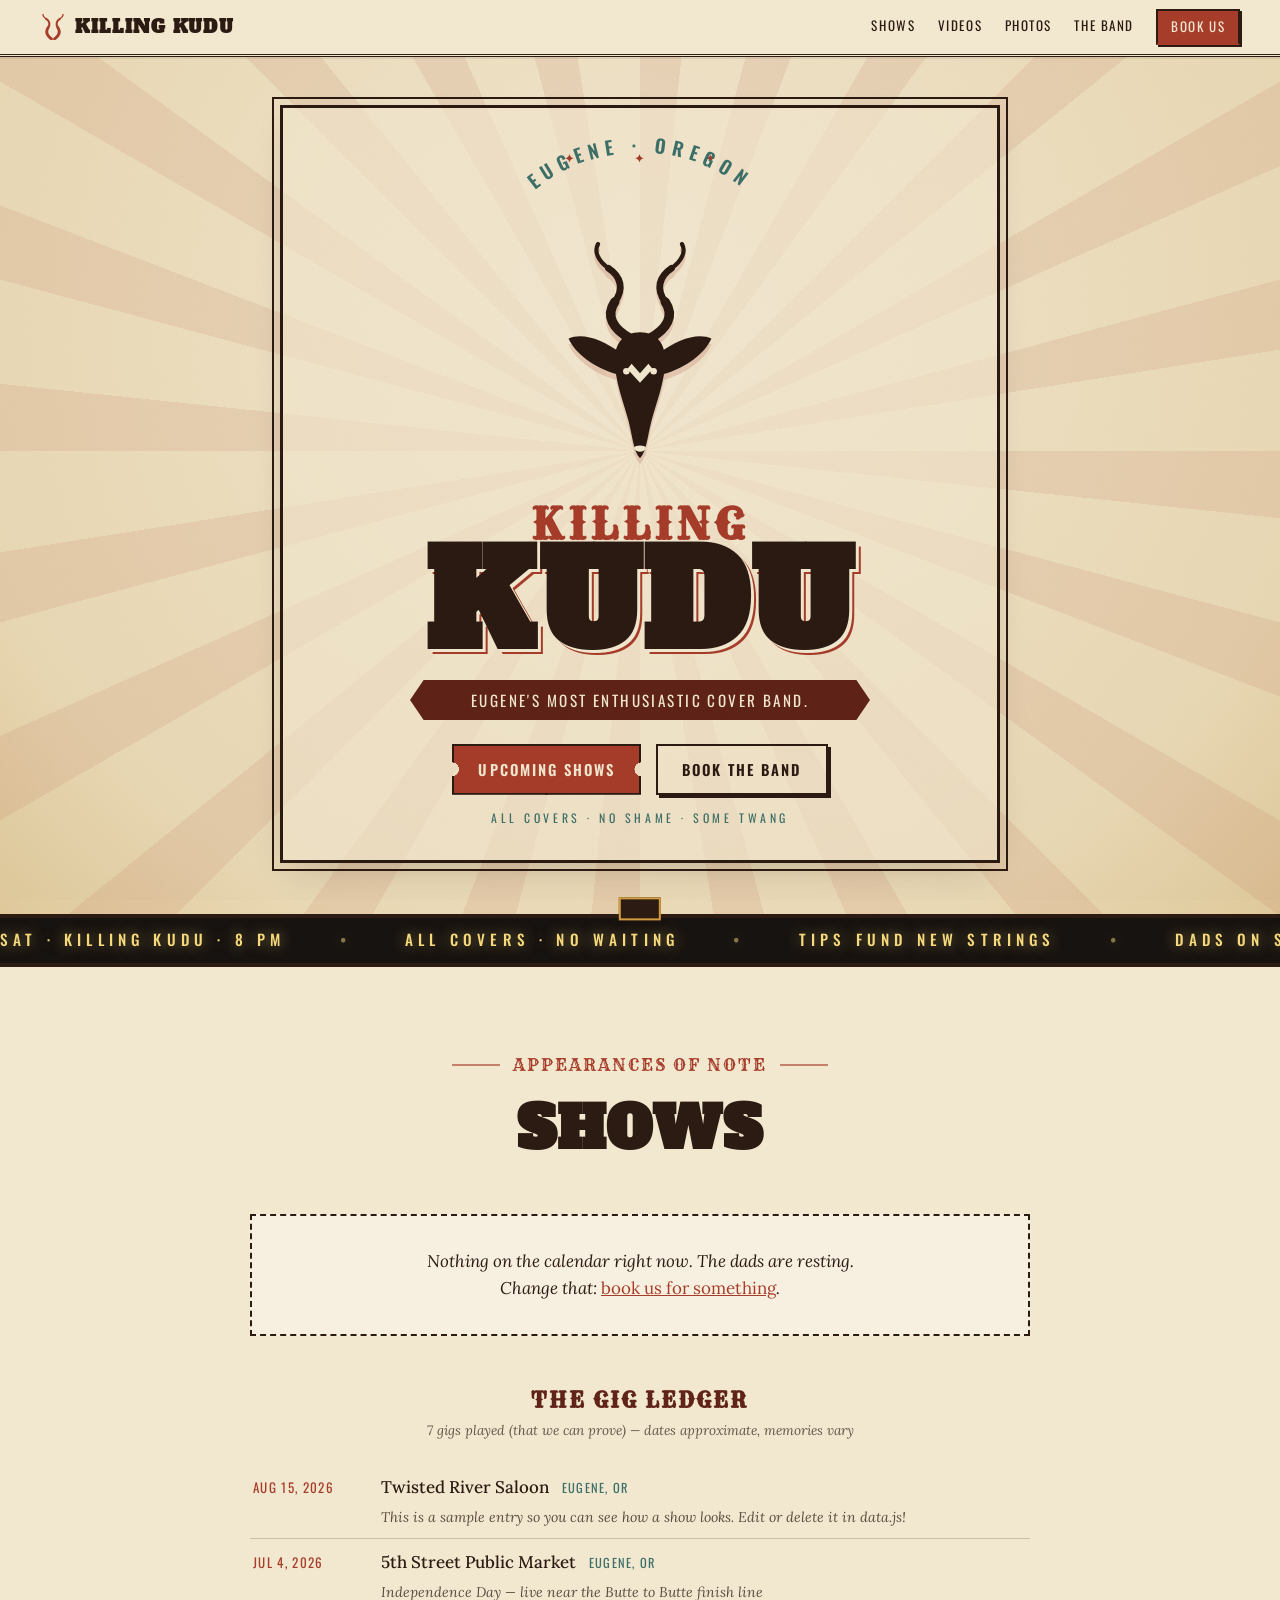
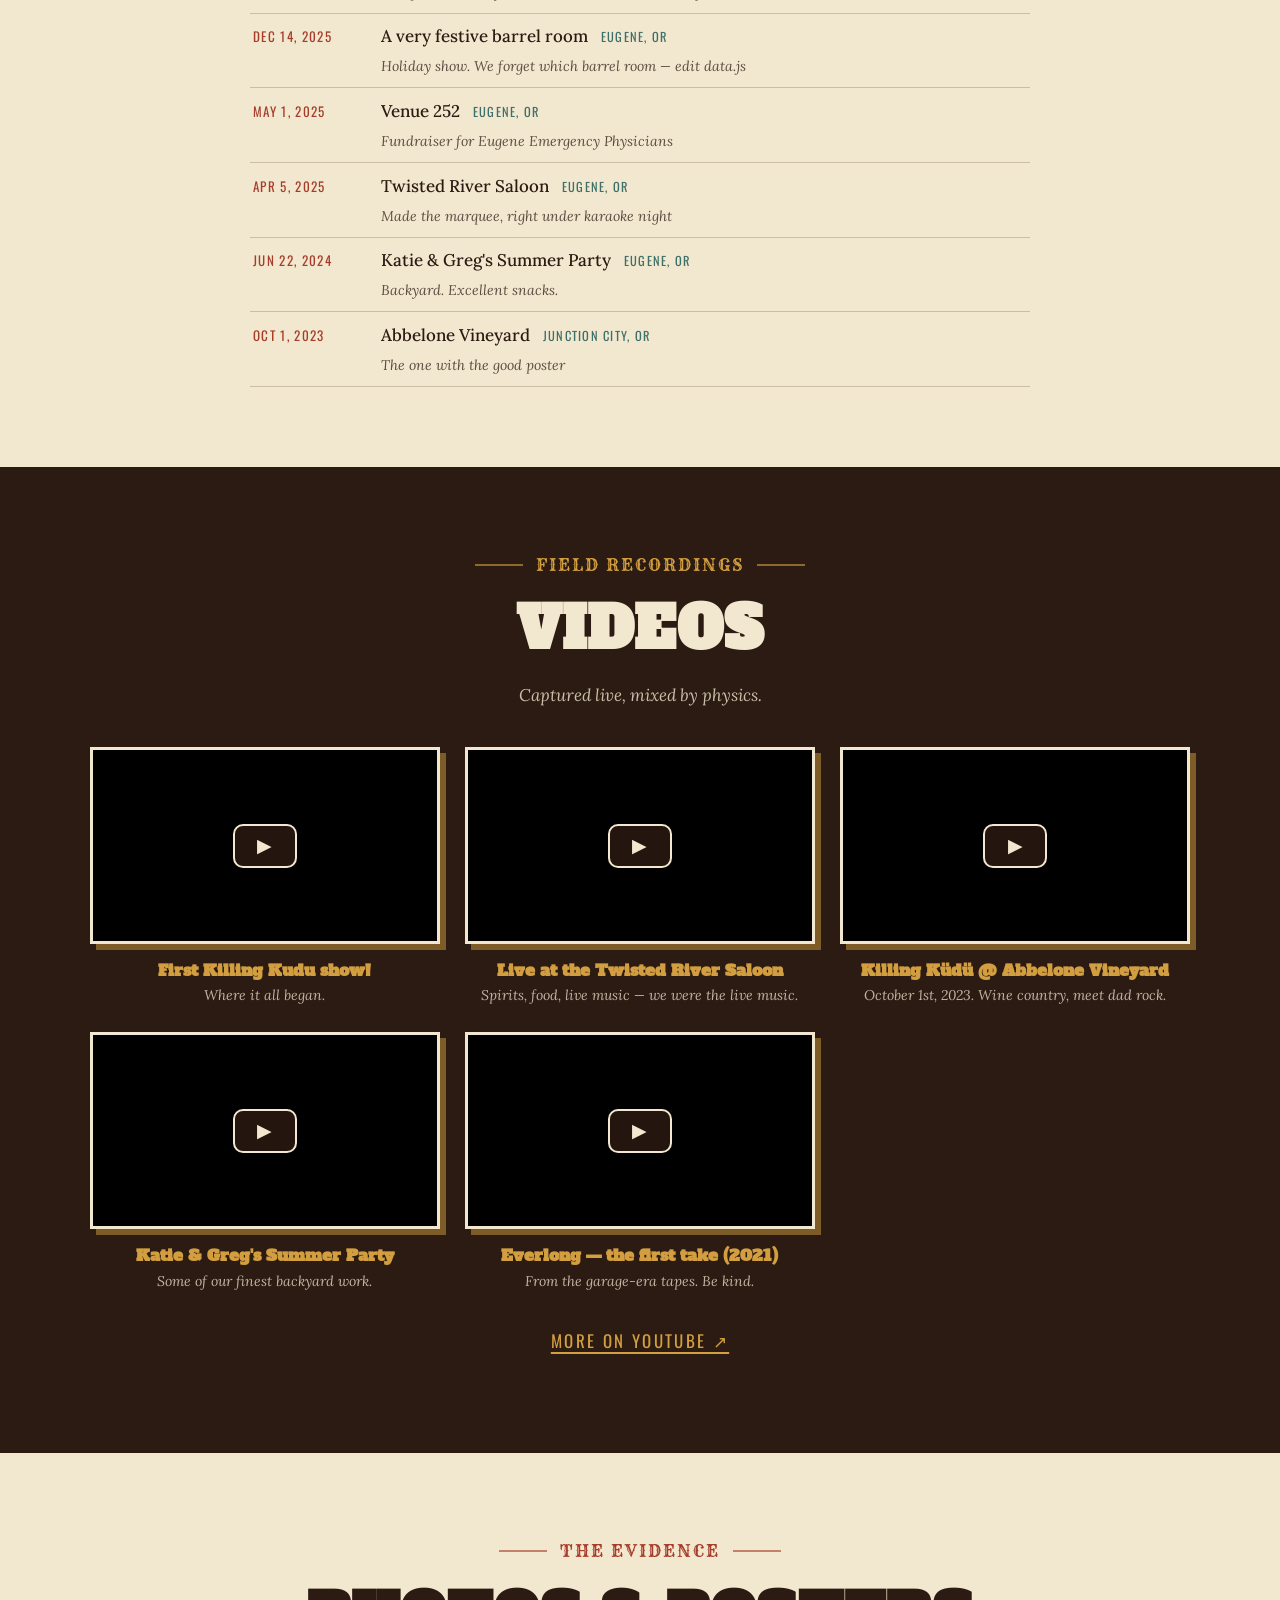
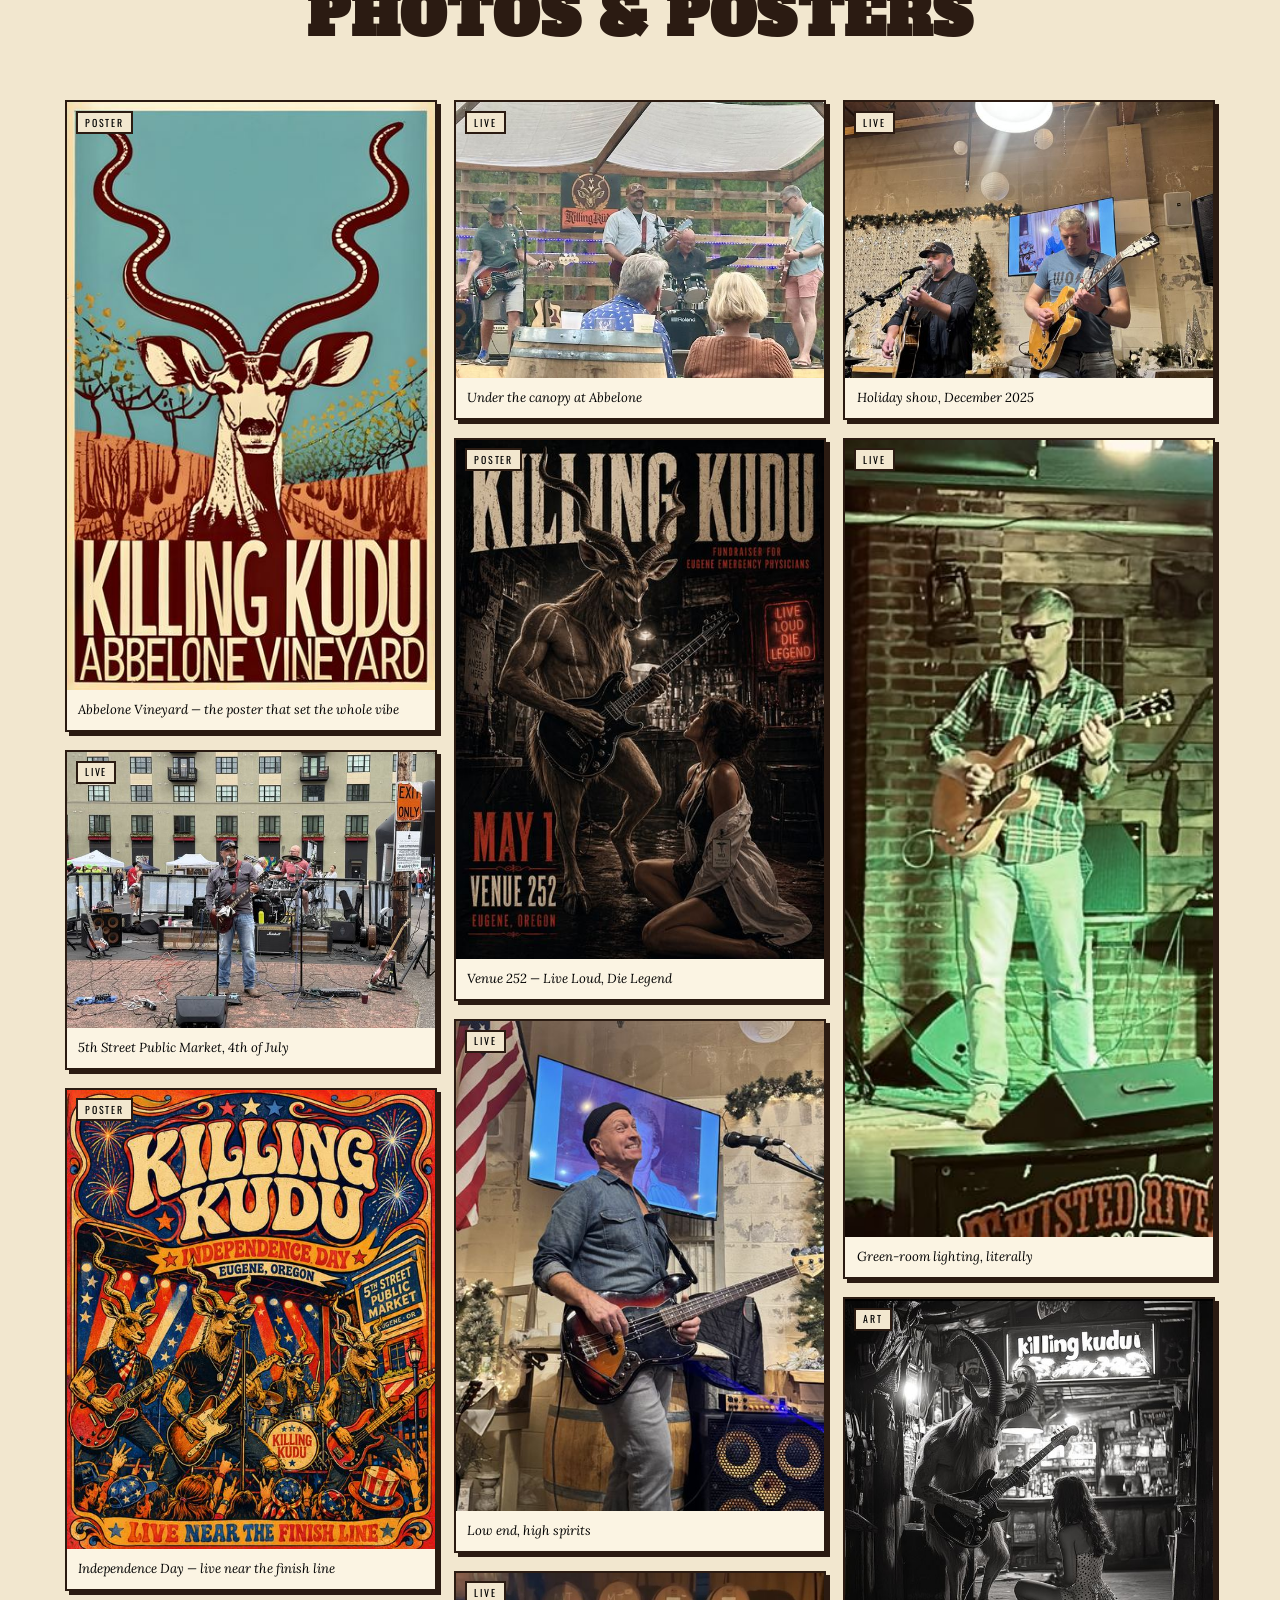
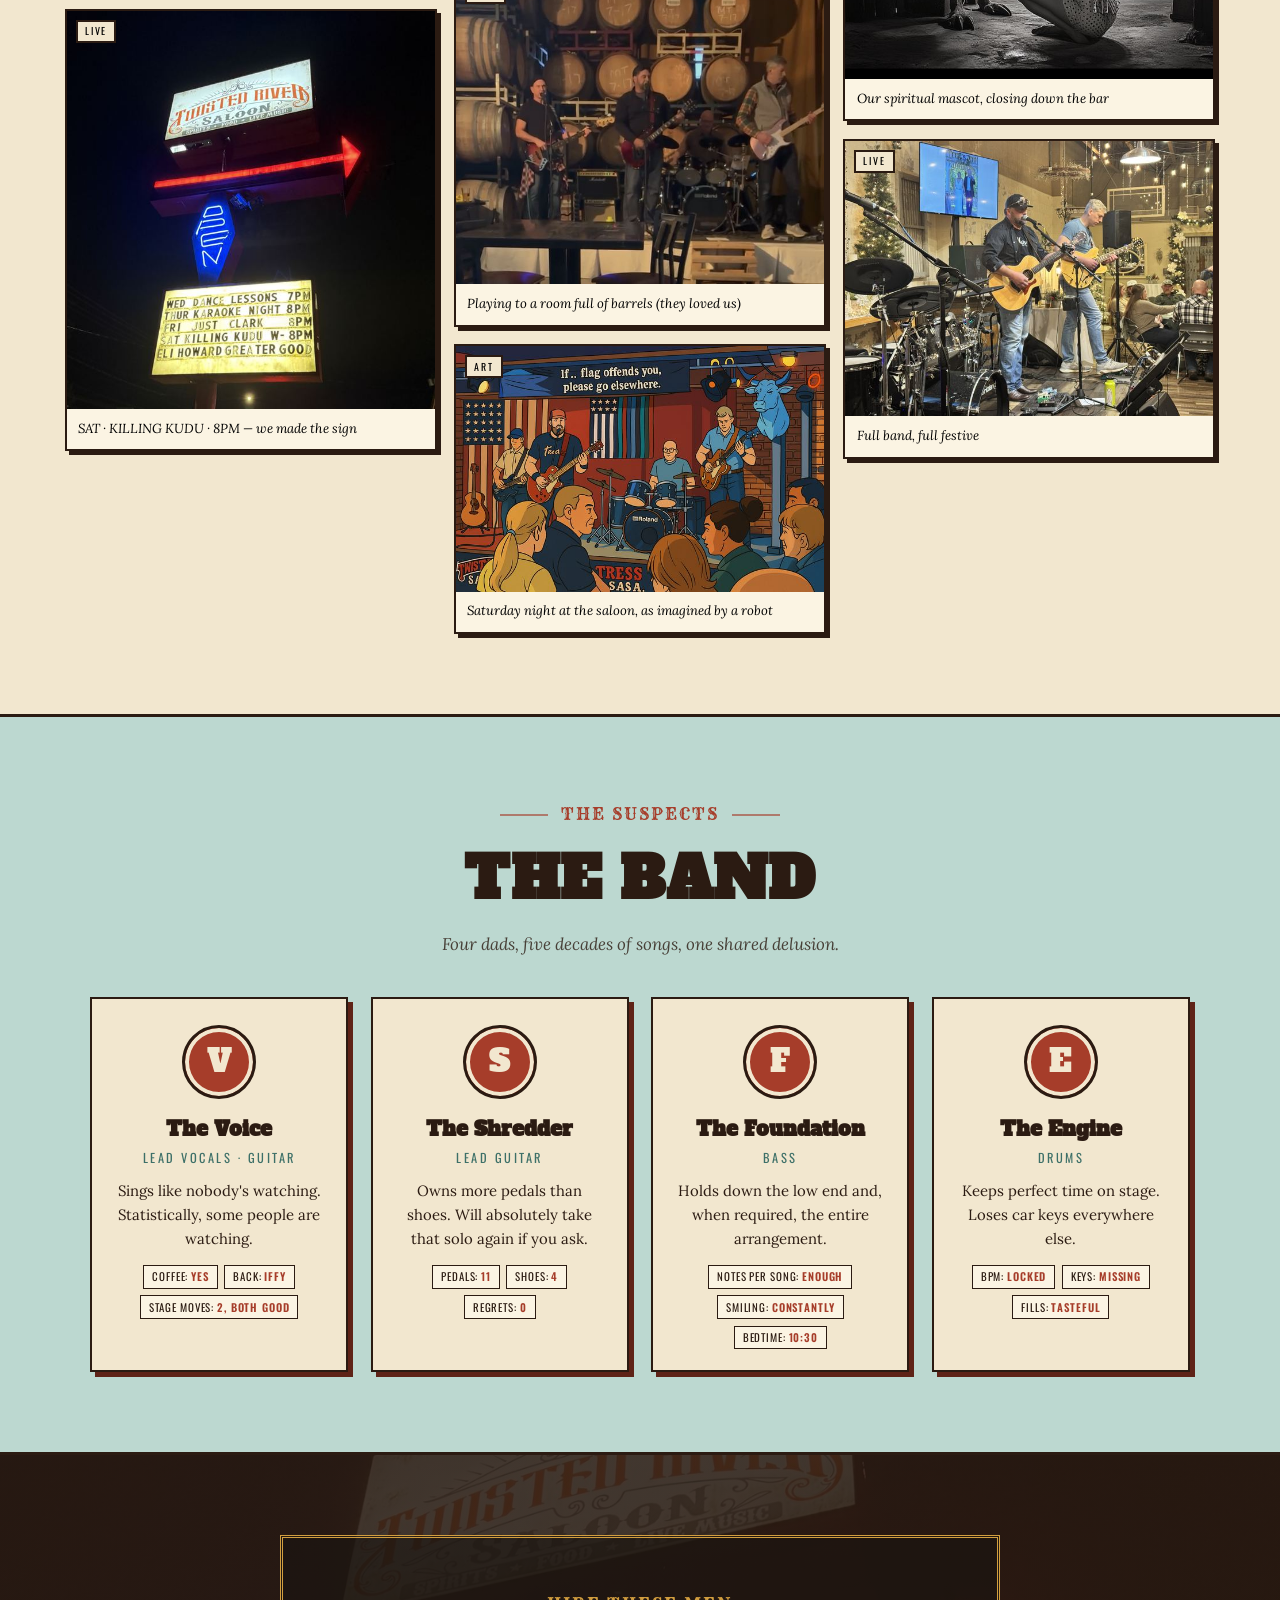
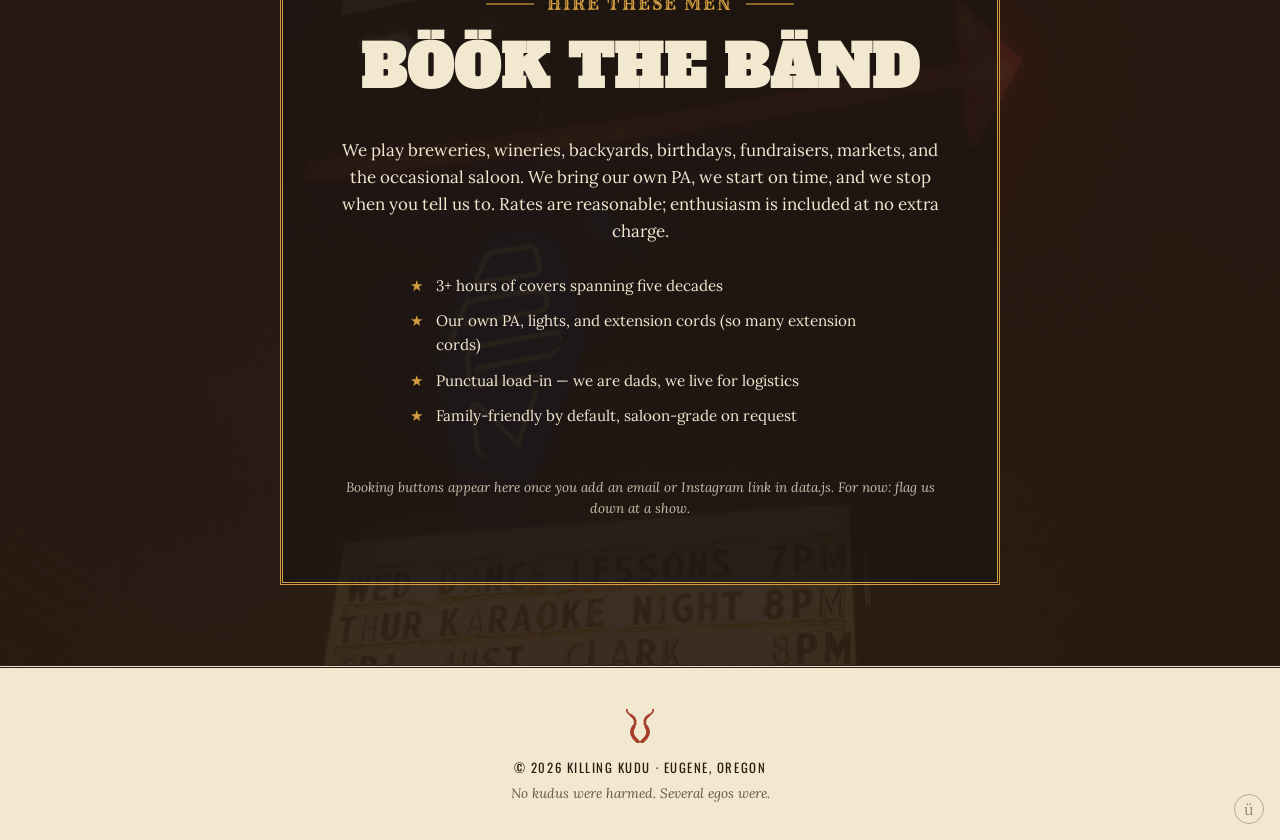
==== index.html @ 686d5ed4 "Build the Killing Kudu website: vintage gig-poster single-page site - Hero poster with hand-drawn SV" ====
<!DOCTYPE html>
<html lang="en">
<head>
  <meta charset="UTF-8">
  <meta name="viewport" content="width=device-width, initial-scale=1.0">
  <title>Killing Kudu — Eugene, Oregon's Most Enthusiastic Cover Band</title>
  <meta name="description" content="Killing Kudu is a local dad band playing the covers you already love in Eugene, Oregon. Breweries, wineries, backyards, saloons. Loud early, home by eleven.">

  <!-- Social share cards -->
  <meta property="og:title" content="Killing Kudu — Eugene, Oregon">
  <meta property="og:description" content="A local dad band playing the covers you already love, with more enthusiasm than strictly necessary.">
  <!-- If you add a custom domain, update this absolute URL -->
  <meta property="og:image" content="https://thatyounglaw.github.io/killingkuduwebsite/assets/img/og-card.jpg">
  <meta property="og:type" content="website">
  <meta name="twitter:card" content="summary_large_image">

  <script type="application/ld+json">
  {
    "@context": "https://schema.org",
    "@type": "MusicGroup",
    "name": "Killing Kudu",
    "genre": "Cover band",
    "foundingLocation": { "@type": "Place", "name": "Eugene, Oregon" },
    "description": "A local dad band playing covers in the Eugene, Oregon area."
  }
  </script>

  <link rel="icon" href="favicon.svg" type="image/svg+xml">

  <!-- Fonts are self-hosted in assets/fonts/ — fast, private, works offline -->
  <link rel="stylesheet" href="css/fonts.css">
  <link rel="stylesheet" href="css/style.css">
</head>
<body>
  <a class="skip-link" href="#shows">Skip to content</a>

  <!-- ================= SVG LIBRARY (hand-drawn, reusable) ================= -->
  <svg width="0" height="0" style="position:absolute" aria-hidden="true">
    <defs>
      <!-- The kudu: long face, big ears, corkscrew horns. Drawn by hand, by a robot. -->
      <symbol id="kudu-head" viewBox="0 0 200 240">
        <g class="k-ink">
          <!-- ears -->
          <path d="M118,106 C136,92 156,86 168,92 C162,106 144,120 122,126 C117,120 115,111 118,106 Z"/>
          <path d="M82,106 C64,92 44,86 32,92 C38,106 56,120 78,126 C83,120 85,111 82,106 Z"/>
          <!-- head -->
          <path d="M100,86 C84,86 76,97 76,112 C76,132 84,152 89,170 C93,186 94,200 100,206 C106,200 107,186 111,170 C116,152 124,132 124,112 C124,97 116,86 100,86 Z"/>
        </g>
        <!-- horns: three tapering strokes per side -->
        <g class="k-horn" fill="none" stroke-linecap="round">
          <path stroke-width="9"   d="M109,92 C126,83 133,70 124,57"/>
          <path stroke-width="6.5" d="M124,57 C115,45 118,33 130,25"/>
          <path stroke-width="4"   d="M130,25 C140,18 144,9 140,2"/>
          <path stroke-width="9"   d="M91,92 C74,83 67,70 76,57"/>
          <path stroke-width="6.5" d="M76,57 C85,45 82,33 70,25"/>
          <path stroke-width="4"   d="M70,25 C60,18 56,9 60,2"/>
        </g>
        <!-- face markings: chevron, eyes, nose -->
        <g class="k-cut">
          <path d="M100,134 L88,121 L92,116 L100,125 L108,116 L112,121 Z"/>
          <circle cx="87" cy="123" r="3.1"/>
          <circle cx="113" cy="123" r="3.1"/>
          <path d="M94,196 C96,201 104,201 106,196 C104,193 96,193 94,196 Z"/>
        </g>
      </symbol>

      <!-- small horns-only glyph for the nav / footer -->
      <symbol id="kudu-horns" viewBox="0 0 100 100">
        <g fill="none" stroke="currentColor" stroke-linecap="round">
          <path stroke-width="11" d="M56,96 C72,84 79,68 69,53"/>
          <path stroke-width="8"  d="M69,53 C60,40 63,27 76,19"/>
          <path stroke-width="5"  d="M76,19 C86,13 90,6 88,1"/>
          <path stroke-width="11" d="M44,96 C28,84 21,68 31,53"/>
          <path stroke-width="8"  d="M31,53 C40,40 37,27 24,19"/>
          <path stroke-width="5"  d="M24,19 C14,13 10,6 12,1"/>
        </g>
      </symbol>

      <!-- running kudu silhouette (for the stampede, obviously) -->
      <symbol id="kudu-run" viewBox="0 0 140 90">
        <g fill="currentColor">
          <path d="M18,38 C30,28 52,26 72,30 C88,33 100,32 108,26 L118,34 C110,44 94,48 78,46 L74,62 L82,84 L74,84 L64,64 L52,62 L44,84 L36,84 L40,60 C28,56 16,50 18,38 Z"/>
          <path d="M108,26 C104,18 106,10 114,6 M114,6 C108,4 104,2 106,0" fill="none" stroke="currentColor" stroke-width="4" stroke-linecap="round"/>
          <circle cx="113" cy="30" r="1.6" fill="var(--paper,#f1e6cd)"/>
        </g>
      </symbol>
    </defs>
  </svg>

  <!-- ================= NAV ================= -->
  <header class="nav" id="top">
    <a class="nav__brand" href="#top" aria-label="Killing Kudu — back to top">
      <svg class="nav__glyph" aria-hidden="true"><use href="#kudu-horns"/></svg>
      <span class="nav__name" data-umlaut>Killing Kudu</span>
    </a>
    <nav class="nav__links" aria-label="Sections">
      <a href="#shows">Shows</a>
      <a href="#videos">Videos</a>
      <a href="#photos">Photos</a>
      <a href="#band">The Band</a>
      <a href="#book" class="nav__cta">Book Us</a>
    </nav>
  </header>

  <!-- ================= HERO POSTER ================= -->
  <section class="hero" aria-label="Killing Kudu">
    <div class="hero__sunburst" aria-hidden="true"></div>
    <div class="hero__frame">
      <div class="hero__ornament" aria-hidden="true">✦ &nbsp;✦ &nbsp;✦</div>

      <svg class="hero__arc" viewBox="0 0 400 90" aria-hidden="true">
        <path id="arcPath" d="M 30,88 A 175,150 0 0 1 370,88" fill="none"/>
        <text class="hero__arc-text">
          <textPath href="#arcPath" startOffset="50%" text-anchor="middle">EUGENE &#183; OREGON</textPath>
        </text>
      </svg>

      <button class="hero__kudu" id="heroKudu" aria-label="The kudu. Click it a few times, see what happens.">
        <svg viewBox="0 0 200 240" aria-hidden="true"><use href="#kudu-head"/></svg>
      </button>

      <h1 class="hero__title" data-umlaut>
        <span class="hero__title-top">Killing</span>
        <span class="hero__title-main">Kudu</span>
      </h1>

      <div class="hero__ribbon">
        <p class="hero__tagline" id="tagline" aria-live="polite">Eugene's most enthusiastic cover band.</p>
      </div>

      <div class="hero__ctas">
        <a class="btn btn--ticket" href="#shows">Upcoming Shows</a>
        <a class="btn btn--ghost" href="#book">Book the Band</a>
      </div>

      <p class="hero__fineprint" data-umlaut>All covers &#183; No shame &#183; Some twang</p>
    </div>
  </section>

  <!-- ================= MARQUEE STRIP ================= -->
  <div class="marquee" aria-hidden="true">
    <div class="marquee__track" id="marqueeTrack"></div>
  </div>

  <!-- ================= SHOWS ================= -->
  <section class="section" id="shows">
    <header class="section__head">
      <span class="section__eyebrow">Appearances of Note</span>
      <h2 class="section__title" data-umlaut>Shows</h2>
    </header>

    <div class="shows__upcoming" id="upcomingShows"><!-- rendered from data.js --></div>

    <div class="ledger">
      <h3 class="ledger__title" data-umlaut>The Gig Ledger</h3>
      <p class="ledger__sub" id="ledgerCount"></p>
      <ol class="ledger__list" id="pastShows" reversed><!-- rendered from data.js --></ol>
    </div>
  </section>

  <!-- ================= VIDEOS ================= -->
  <section class="section section--dark" id="videos">
    <header class="section__head">
      <span class="section__eyebrow">Field Recordings</span>
      <h2 class="section__title" data-umlaut>Videos</h2>
      <p class="section__blurb">Captured live, mixed by physics.</p>
    </header>
    <div class="videos__grid" id="videoGrid"><!-- rendered from data.js --></div>
    <p class="videos__more"><a id="youtubeLink" href="#" target="_blank" rel="noopener">More on YouTube &#8599;</a></p>
  </section>

  <!-- ================= GALLERY ================= -->
  <section class="section" id="photos">
    <header class="section__head">
      <span class="section__eyebrow">The Evidence</span>
      <h2 class="section__title" data-umlaut>Photos &amp; Posters</h2>
    </header>
    <div class="gallery" id="gallery"><!-- rendered from data.js --></div>
  </section>

  <!-- ================= THE BAND ================= -->
  <section class="section section--band" id="band">
    <header class="section__head">
      <span class="section__eyebrow">The Suspects</span>
      <h2 class="section__title" data-umlaut>The Band</h2>
      <p class="section__blurb">Four dads, five decades of songs, one shared delusion.</p>
    </header>
    <div class="band__grid" id="bandGrid"><!-- rendered from data.js --></div>
  </section>

  <!-- ================= BOOKING ================= -->
  <section class="section section--book" id="book">
    <div class="book__poster">
      <header class="section__head">
        <span class="section__eyebrow">Hire These Men</span>
        <h2 class="section__title" id="bookHeadline" data-umlaut>Böök the Bänd</h2>
      </header>
      <p class="book__copy" id="bookCopy"></p>
      <ul class="book__bullets" id="bookBullets"></ul>
      <div class="book__ctas" id="bookCtas"></div>
    </div>
  </section>

  <!-- ================= FOOTER ================= -->
  <footer class="footer">
    <svg class="footer__glyph" aria-hidden="true"><use href="#kudu-horns"/></svg>
    <p class="footer__line">&copy; <span id="year"></span> Killing Kudu &#183; Eugene, Oregon</p>
    <p class="footer__joke">No kudus were harmed. Several egos were.</p>
    <button class="footer__umlaut" id="umlautBtn" title="Ünlëäsh thë ümläüts">&#252;</button>
  </footer>

  <!-- ================= LIGHTBOX ================= -->
  <div class="lightbox" id="lightbox" role="dialog" aria-modal="true" aria-label="Photo viewer" hidden>
    <button class="lightbox__close" id="lbClose" aria-label="Close">&times;</button>
    <button class="lightbox__nav lightbox__nav--prev" id="lbPrev" aria-label="Previous photo">&#8249;</button>
    <figure class="lightbox__fig">
      <img class="lightbox__img" id="lbImg" src="" alt="">
      <figcaption class="lightbox__cap" id="lbCap"></figcaption>
    </figure>
    <button class="lightbox__nav lightbox__nav--next" id="lbNext" aria-label="Next photo">&#8250;</button>
  </div>

  <!-- toast + stampede live here -->
  <div class="toast" id="toast" role="status" aria-live="polite"></div>
  <div class="stampede" id="stampede" aria-hidden="true"></div>

  <script src="data.js"></script>
  <script src="js/main.js"></script>
</body>
</html>
---- css/fonts.css ----
@font-face {
  font-family: 'Alfa Slab One';
  font-style: normal;
  font-weight: 400;
  font-display: swap;
  src: url('../assets/fonts/alfa-slab-one.woff2') format('woff2');
}
@font-face {
  font-family: 'Lora';
  font-style: italic;
  font-weight: 400;
  font-display: swap;
  src: url('../assets/fonts/lora-italic.woff2') format('woff2');
}
@font-face {
  font-family: 'Lora';
  font-style: normal;
  font-weight: 400 500;
  font-display: swap;
  src: url('../assets/fonts/lora-400-500.woff2') format('woff2');
}
@font-face {
  font-family: 'Oswald';
  font-style: normal;
  font-weight: 400 600;
  font-display: swap;
  src: url('../assets/fonts/oswald-400-600.woff2') format('woff2');
}
@font-face {
  font-family: 'Rye';
  font-style: normal;
  font-weight: 400;
  font-display: swap;
  src: url('../assets/fonts/rye.woff2') format('woff2');
}
---- css/style.css ----
/* ============================================================
   KILLING KUDU — vintage gig-poster stylesheet
   Palette drawn from the Abbelone screen-print poster.
   ============================================================ */

:root {
  --paper:      #f2e7cf;   /* aged cream */
  --paper-deep: #e9d8b4;
  --ink:        #2b1b12;   /* espresso */
  --rust:       #a63d2a;
  --maroon:     #5f2317;
  --teal:       #3d7068;
  --teal-pale:  #bcd8d0;   /* abbelone sky */
  --gold:       #d29e3f;
  --shadow:     rgba(43, 27, 18, .25);

  --font-slab:  "Alfa Slab One", "Rockwell", serif;
  --font-rye:   "Rye", "Alfa Slab One", serif;
  --font-cond:  "Oswald", "Arial Narrow", sans-serif;
  --font-body:  "Lora", Georgia, serif;
}

/* ---------- reset-ish ---------- */
*, *::before, *::after { box-sizing: border-box; }
html { scroll-behavior: smooth; }
body {
  margin: 0;
  color: var(--ink);
  background-color: var(--paper);
  font-family: var(--font-body);
  font-size: 1.06rem;
  line-height: 1.6;
  overflow-x: hidden;
}
img { max-width: 100%; display: block; }
a { color: var(--rust); }
button { font: inherit; cursor: pointer; }

/* subtle paper grain over everything */
body::before {
  content: "";
  position: fixed; inset: 0;
  pointer-events: none;
  z-index: 4;
  opacity: .28;
  background-image: url("data:image/svg+xml,%3Csvg xmlns='http://www.w3.org/2000/svg' width='160' height='160'%3E%3Cfilter id='n'%3E%3CfeTurbulence type='fractalNoise' baseFrequency='0.9' numOctaves='2'/%3E%3CfeColorMatrix values='0 0 0 0 0  0 0 0 0 0  0 0 0 0 0  0 0 0 0.06 0'/%3E%3C/filter%3E%3Crect width='160' height='160' filter='url(%23n)'/%3E%3C/svg%3E");
}

.skip-link {
  position: absolute; left: -999px; top: 0;
  background: var(--ink); color: var(--paper);
  padding: .5rem 1rem; z-index: 100;
}
.skip-link:focus { left: 0; }

/* ---------- SVG kudu coloring ---------- */
.k-ink  { fill: currentColor; }
.k-horn { stroke: currentColor; }
.k-cut  { fill: var(--paper); }

/* ============================================================
   NAV
   ============================================================ */
.nav {
  position: sticky; top: 0; z-index: 20;
  display: flex; align-items: center; justify-content: space-between;
  gap: 1rem;
  padding: .55rem clamp(1rem, 4vw, 2.5rem);
  background: var(--paper);
  border-bottom: 3px double var(--ink);
  box-shadow: 0 2px 0 rgba(43,27,18,.08);
}
.nav__brand {
  display: flex; align-items: center; gap: .55rem;
  text-decoration: none; color: var(--ink);
}
.nav__glyph { width: 26px; height: 26px; color: var(--rust); }
.nav__name {
  font-family: var(--font-slab);
  font-size: 1.15rem; letter-spacing: .04em;
  text-transform: uppercase;
}
.nav__links {
  display: flex; align-items: center; gap: clamp(.6rem, 2vw, 1.4rem);
  font-family: var(--font-cond);
  text-transform: uppercase; letter-spacing: .12em; font-size: .82rem;
}
.nav__links a { color: var(--ink); text-decoration: none; padding: .25rem 0; border-bottom: 2px solid transparent; }
.nav__links a:hover { border-bottom-color: var(--rust); }
.nav__cta {
  background: var(--rust); color: var(--paper) !important;
  padding: .35rem .8rem !important;
  border: 2px solid var(--ink);
  box-shadow: 2px 2px 0 var(--ink);
}
.nav__cta:hover { transform: translate(1px, 1px); box-shadow: 1px 1px 0 var(--ink); border-bottom-color: var(--ink) !important; }

/* ============================================================
   HERO — the poster
   ============================================================ */
.hero {
  position: relative;
  padding: clamp(1.2rem, 4vw, 3rem) 1rem 3.2rem;
  background:
    radial-gradient(ellipse at 50% 30%, var(--paper) 0%, var(--paper-deep) 78%, #dfc99b 100%);
  overflow: hidden;
}
.hero__sunburst {
  position: absolute;
  left: 50%; top: 46%;
  width: 150vmax; height: 150vmax;
  transform: translate(-50%, -50%);
  background: repeating-conic-gradient(
    from 0deg,
    rgba(166, 61, 42, .09) 0deg 6deg,
    transparent 6deg 15deg
  );
  border-radius: 50%;
  animation: sunspin 120s linear infinite;
  pointer-events: none;
}
@keyframes sunspin { to { transform: translate(-50%, -50%) rotate(360deg); } }

.hero__frame {
  position: relative;
  max-width: 720px;
  margin: 0 auto;
  padding: clamp(1.4rem, 4vw, 2.6rem) clamp(1rem, 4vw, 2.4rem) 2rem;
  border: 3px solid var(--ink);
  outline: 2px solid var(--ink);
  outline-offset: 6px;
  background:
    linear-gradient(rgba(242,231,207,.6), rgba(242,231,207,.6));
  text-align: center;
  box-shadow: 0 14px 34px -14px var(--shadow);
}
.hero__ornament {
  color: var(--rust);
  font-size: .8rem; letter-spacing: 1.4em; padding-left: 1.4em;
  margin-bottom: .3rem;
}
.hero__arc { width: min(340px, 80%); margin: 0 auto -0.6rem; display: block; overflow: visible; }
.hero__arc-text {
  font-family: var(--font-cond); font-weight: 600;
  font-size: 22px; letter-spacing: .34em;
  fill: var(--teal);
}
.hero__kudu {
  background: none; border: none; padding: 0;
  width: clamp(150px, 34vw, 210px);
  margin: 0 auto;
  display: block;
  color: var(--ink);
  transition: transform .15s ease;
}
.hero__kudu:hover { transform: scale(1.03) rotate(-1deg); }
.hero__kudu:active { transform: scale(.97); }
.hero__kudu svg { width: 100%; height: auto; filter: drop-shadow(0 6px 0 rgba(166,61,42,.18)); }

.hero__title { margin: .2rem 0 .6rem; line-height: .92; }
.hero__title-top {
  display: block;
  font-family: var(--font-rye);
  font-size: clamp(1.6rem, 5.5vw, 2.6rem);
  color: var(--rust);
  letter-spacing: .1em;
  text-transform: uppercase;
}
.hero__title-main {
  display: block;
  font-family: var(--font-slab);
  font-size: clamp(4.2rem, 15vw, 8.2rem);
  letter-spacing: .02em;
  text-transform: uppercase;
  color: var(--ink);
  text-shadow:
    3px 3px 0 var(--paper),
    5px 5px 0 var(--rust);
}

.hero__ribbon {
  position: relative;
  margin: 1rem auto .2rem;
  max-width: 460px;
  background: var(--maroon);
  color: var(--paper);
  padding: .5rem 1.4rem;
  clip-path: polygon(3% 0, 97% 0, 100% 50%, 97% 100%, 3% 100%, 0 50%);
}
.hero__tagline {
  margin: 0;
  font-family: var(--font-cond);
  font-size: .95rem;
  letter-spacing: .16em;
  text-transform: uppercase;
  min-height: 1.4em;
  transition: opacity .4s ease;
}
.hero__tagline.is-fading { opacity: 0; }

.hero__ctas {
  display: flex; flex-wrap: wrap; justify-content: center;
  gap: .9rem; margin: 1.5rem 0 .9rem;
}
.btn {
  font-family: var(--font-cond);
  text-transform: uppercase; letter-spacing: .14em;
  font-size: .92rem; font-weight: 600;
  text-decoration: none;
  padding: .72rem 1.5rem;
  border: 2px solid var(--ink);
  color: var(--ink);
  transition: transform .12s ease, box-shadow .12s ease;
}
.btn--ticket {
  background: var(--rust); color: var(--paper);
  box-shadow: 3px 3px 0 var(--ink);
  /* ticket-stub notches */
  -webkit-mask: radial-gradient(circle 7px at 0 50%, transparent 97%, #000) left / 51% 100% no-repeat,
                radial-gradient(circle 7px at 100% 50%, transparent 97%, #000) right / 51% 100% no-repeat;
          mask: radial-gradient(circle 7px at 0 50%, transparent 97%, #000) left / 51% 100% no-repeat,
                radial-gradient(circle 7px at 100% 50%, transparent 97%, #000) right / 51% 100% no-repeat;
}
.btn--ghost { background: transparent; box-shadow: 3px 3px 0 var(--ink); }
.btn:hover { transform: translate(2px, 2px); box-shadow: 1px 1px 0 var(--ink); }

.hero__fineprint {
  margin: .4rem 0 0;
  font-family: var(--font-cond);
  font-size: .74rem; letter-spacing: .3em; text-transform: uppercase;
  color: var(--teal);
}

/* ============================================================
   MARQUEE STRIP — homage to the Twisted River sign
   ============================================================ */
.marquee {
  background: #171310;
  border-block: 4px solid var(--ink);
  padding: .55rem 0;
  overflow: hidden;
}
.marquee__track {
  display: inline-flex; gap: 3.4rem;
  white-space: nowrap;
  animation: marquee 36s linear infinite;
  font-family: var(--font-cond); font-weight: 500;
  color: #f5d97a;
  text-shadow: 0 0 14px rgba(245,217,122,.55);
  letter-spacing: .34em;
  font-size: .95rem;
  text-transform: uppercase;
}
.marquee__track span::after { content: "•"; margin-left: 3.4rem; opacity: .5; }
.marquee:hover .marquee__track { animation-play-state: paused; }
@keyframes marquee { to { transform: translateX(-50%); } }

/* ============================================================
   SECTIONS — shared chrome
   ============================================================ */
.section { padding: clamp(3rem, 7vw, 5rem) clamp(1rem, 5vw, 3rem); }
.section__head { text-align: center; max-width: 760px; margin: 0 auto 2.4rem; }
.section__eyebrow {
  display: inline-flex; align-items: center; gap: .8rem;
  font-family: var(--font-rye);
  color: var(--rust);
  font-size: clamp(.85rem, 2vw, 1.05rem);
  letter-spacing: .12em;
  text-transform: uppercase;
}
.section__eyebrow::before, .section__eyebrow::after {
  content: ""; width: 3rem; height: 2px;
  background: currentColor; opacity: .6;
}
.section__title {
  font-family: var(--font-slab);
  font-size: clamp(2.4rem, 6vw, 3.6rem);
  text-transform: uppercase;
  margin: .3rem 0 .4rem;
  letter-spacing: .02em;
}
.section__blurb { margin: 0; font-style: italic; opacity: .8; }

.section--dark {
  background: var(--ink); color: var(--paper);
}
.section--dark .section__title { color: var(--paper); }
.section--dark .section__eyebrow { color: var(--gold); }

/* ============================================================
   SHOWS
   ============================================================ */
.shows__upcoming {
  display: grid; gap: 1.2rem;
  max-width: 780px; margin: 0 auto 3rem;
}
.show-card {
  display: grid;
  grid-template-columns: auto 1fr auto;
  align-items: center;
  gap: 1.2rem;
  background: #fbf4e3;
  border: 2px solid var(--ink);
  box-shadow: 4px 4px 0 var(--ink);
  padding: 1rem 1.2rem;
  position: relative;
}
.show-card::before, .show-card::after {  /* ticket perforation holes */
  content: ""; position: absolute; top: 50%;
  width: 18px; height: 18px; border-radius: 50%;
  background: var(--paper); border: 2px solid var(--ink);
  transform: translateY(-50%);
}
.show-card::before { left: -11px; }
.show-card::after { right: -11px; }

.show-card__date {
  text-align: center;
  font-family: var(--font-cond);
  border-right: 2px dashed rgba(43,27,18,.35);
  padding-right: 1.2rem;
  min-width: 4.6rem;
}
.show-card__dow { display: block; font-size: .7rem; letter-spacing: .25em; text-transform: uppercase; color: var(--teal); }
.show-card__day { display: block; font-family: var(--font-slab); font-size: 2.2rem; line-height: 1.05; color: var(--rust); }
.show-card__mon { display: block; font-size: .8rem; letter-spacing: .3em; text-transform: uppercase; }

.show-card__venue { font-family: var(--font-slab); font-size: 1.25rem; line-height: 1.2; margin: 0 0 .15rem; }
.show-card__city { font-family: var(--font-cond); text-transform: uppercase; letter-spacing: .14em; font-size: .78rem; color: var(--teal); }
.show-card__note { margin: .35rem 0 0; font-size: .92rem; font-style: italic; opacity: .85; }

.show-card__right { text-align: center; }
.show-card__time { font-family: var(--font-cond); font-weight: 600; font-size: 1.05rem; letter-spacing: .08em; display: block; }
.show-card__link {
  display: inline-block; margin-top: .4rem;
  font-family: var(--font-cond); font-size: .75rem;
  letter-spacing: .12em; text-transform: uppercase;
}
.show-card__sample {
  position: absolute; top: -12px; right: 12px;
  background: var(--gold); color: var(--ink);
  border: 2px solid var(--ink);
  font-family: var(--font-cond); font-size: .66rem;
  letter-spacing: .12em; text-transform: uppercase;
  padding: .12rem .5rem; transform: rotate(2deg);
}

.shows__empty {
  text-align: center;
  border: 2px dashed var(--ink);
  padding: 2rem 1.4rem;
  font-style: italic;
  background: rgba(255,255,255,.35);
}
.shows__empty a { font-style: normal; }

/* gig ledger */
.ledger { max-width: 780px; margin: 0 auto; }
.ledger__title {
  font-family: var(--font-rye);
  text-align: center; text-transform: uppercase;
  letter-spacing: .1em; font-size: 1.3rem;
  color: var(--maroon);
  margin: 0 0 .2rem;
}
.ledger__sub { text-align: center; font-size: .85rem; font-style: italic; opacity: .7; margin: 0 0 1.4rem; }
.ledger__list { list-style: none; margin: 0; padding: 0; }
.ledger__list li {
  display: flex; flex-wrap: wrap; align-items: baseline; gap: .3rem .8rem;
  padding: .6rem .2rem;
  border-bottom: 1px solid rgba(43,27,18,.2);
}
.ledger__date {
  font-family: var(--font-cond); font-size: .82rem;
  letter-spacing: .1em; text-transform: uppercase;
  color: var(--rust); min-width: 7.2rem;
}
.ledger__venue { font-weight: 500; }
.ledger__city { font-family: var(--font-cond); font-size: .78rem; text-transform: uppercase; letter-spacing: .1em; color: var(--teal); }
.ledger__note { flex-basis: 100%; font-size: .88rem; font-style: italic; opacity: .75; padding-left: 8rem; }

/* ============================================================
   VIDEOS
   ============================================================ */
.videos__grid {
  display: grid;
  grid-template-columns: repeat(auto-fit, minmax(min(320px, 100%), 1fr));
  gap: 1.6rem;
  max-width: 1100px; margin: 0 auto;
}
.video-card { text-align: center; }
.video-card__frame {
  position: relative; display: block; width: 100%;
  aspect-ratio: 16 / 9;
  border: 3px solid var(--paper);
  box-shadow: 6px 6px 0 rgba(210,158,63,.5);
  background: #000 center / cover no-repeat;
  padding: 0; overflow: hidden;
}
.video-card__frame:hover .video-card__play { transform: scale(1.1); background: var(--rust); }
.video-card__play {
  position: absolute; inset: 0; margin: auto;
  width: 64px; height: 44px;
  background: rgba(43,27,18,.85);
  border: 2px solid var(--paper);
  border-radius: 10px;
  display: grid; place-items: center;
  color: var(--paper); font-size: 1.2rem;
  transition: transform .15s ease, background .15s ease;
}
.video-card__frame iframe { position: absolute; inset: 0; width: 100%; height: 100%; border: 0; }
.video-card__title {
  font-family: var(--font-slab); font-size: 1.02rem;
  margin: .8rem 0 .1rem; color: var(--gold);
}
.video-card__cap { margin: 0; font-size: .88rem; font-style: italic; opacity: .75; }
.videos__more { text-align: center; margin-top: 2.2rem; }
.videos__more a {
  color: var(--gold);
  font-family: var(--font-cond); letter-spacing: .14em; text-transform: uppercase;
  text-decoration-thickness: 2px; text-underline-offset: 4px;
}

/* ============================================================
   GALLERY
   ============================================================ */
.gallery {
  columns: 3 280px;
  column-gap: 1.1rem;
  max-width: 1150px; margin: 0 auto;
}
.gallery__item {
  break-inside: avoid;
  margin: 0 0 1.1rem;
  padding: 0;
  width: 100%;
  background: #fbf4e3;
  border: 2px solid var(--ink);
  box-shadow: 4px 4px 0 var(--ink);
  transition: transform .18s ease, box-shadow .18s ease;
  position: relative;
  display: block;
}
.gallery__item:hover { transform: rotate(-.7deg) translateY(-3px); box-shadow: 6px 8px 0 var(--ink); }
.gallery__item img { width: 100%; height: auto; }
.gallery__kind {
  position: absolute; top: .55rem; left: .55rem;
  background: var(--paper); border: 2px solid var(--ink);
  font-family: var(--font-cond); font-size: .62rem;
  letter-spacing: .18em; text-transform: uppercase;
  padding: .1rem .45rem;
}
.gallery__cap {
  display: block;
  font-size: .82rem; font-style: italic;
  padding: .55rem .7rem .65rem; text-align: left;
}

/* ============================================================
   BAND
   ============================================================ */
.section--band { background: var(--teal-pale); border-block: 3px solid var(--ink); }
.band__grid {
  display: grid;
  grid-template-columns: repeat(auto-fit, minmax(min(240px, 100%), 1fr));
  gap: 1.4rem;
  max-width: 1100px; margin: 0 auto;
}
.member {
  background: var(--paper);
  border: 2px solid var(--ink);
  box-shadow: 5px 5px 0 var(--maroon);
  padding: 1.6rem 1.3rem 1.3rem;
  text-align: center;
  transition: transform .18s ease;
}
.member:hover { transform: translateY(-4px) rotate(.4deg); }
.member__badge {
  width: 74px; height: 74px; margin: 0 auto .9rem;
  border: 3px solid var(--ink); border-radius: 50%;
  background: var(--rust); color: var(--paper);
  display: grid; place-items: center;
  font-family: var(--font-slab); font-size: 2rem;
  box-shadow: inset 0 0 0 4px var(--paper);
}
.member__name { font-family: var(--font-slab); font-size: 1.25rem; margin: 0; }
.member__role {
  font-family: var(--font-cond); font-size: .78rem;
  letter-spacing: .2em; text-transform: uppercase;
  color: var(--teal); margin: .2rem 0 .7rem;
}
.member__bio { font-size: .93rem; margin: 0 0 .9rem; }
.member__stats { display: flex; flex-wrap: wrap; gap: .4rem; justify-content: center; }
.member__stat {
  font-family: var(--font-cond); font-size: .68rem;
  letter-spacing: .08em; text-transform: uppercase;
  border: 1.5px solid var(--ink);
  background: #fbf4e3;
  padding: .14rem .5rem;
}
.member__stat b { color: var(--rust); }

/* ============================================================
   BOOKING
   ============================================================ */
.section--book {
  background:
    linear-gradient(rgba(43,27,18,.88), rgba(43,27,18,.92)),
    url("../assets/img/marquee-twisted.jpg") center / cover no-repeat;
  color: var(--paper);
}
.book__poster {
  max-width: 720px; margin: 0 auto;
  border: 3px double var(--gold);
  padding: clamp(1.6rem, 5vw, 3rem);
  text-align: center;
  background: rgba(23,19,16,.55);
}
.section--book .section__title { color: var(--paper); }
.section--book .section__eyebrow { color: var(--gold); }
.section--book .section__head { margin-bottom: 1.4rem; }
.book__copy { max-width: 56ch; margin: 0 auto 1.4rem; }
.book__bullets {
  list-style: none; margin: 0 auto 1.8rem; padding: 0;
  max-width: 460px; text-align: left;
}
.book__bullets li {
  padding: .35rem 0 .35rem 1.6rem;
  position: relative;
  font-size: .95rem;
}
.book__bullets li::before {
  content: "\2605"; position: absolute; left: 0;
  color: var(--gold);
}
.book__ctas { display: flex; flex-wrap: wrap; gap: .9rem; justify-content: center; }
.section--book .btn { border-color: var(--gold); color: var(--paper); box-shadow: 3px 3px 0 var(--gold); }
.section--book .btn--ticket { background: var(--rust); }
.section--book .btn:hover { box-shadow: 1px 1px 0 var(--gold); }
.book__hint { font-size: .85rem; font-style: italic; opacity: .8; }

/* ============================================================
   FOOTER
   ============================================================ */
.footer {
  text-align: center;
  padding: 2.6rem 1rem 2.2rem;
  border-top: 3px double var(--ink);
  position: relative;
}
.footer__glyph { width: 34px; height: 34px; color: var(--rust); margin-bottom: .4rem; }
.footer__line { margin: 0; font-family: var(--font-cond); letter-spacing: .12em; text-transform: uppercase; font-size: .8rem; }
.footer__joke { margin: .3rem 0 0; font-style: italic; font-size: .85rem; opacity: .7; }
.footer__umlaut {
  position: absolute; right: 1rem; bottom: 1rem;
  background: none; border: 1.5px solid rgba(43,27,18,.3);
  border-radius: 50%; width: 30px; height: 30px;
  color: rgba(43,27,18,.45); font-size: 1rem; line-height: 1;
}
.footer__umlaut:hover { color: var(--rust); border-color: var(--rust); transform: rotate(180deg); transition: transform .3s; }

/* ============================================================
   LIGHTBOX
   ============================================================ */
.lightbox {
  position: fixed; inset: 0; z-index: 60;
  background: rgba(23,19,16,.94);
  display: flex; align-items: center; justify-content: center;
  gap: .6rem; padding: 1rem;
}
.lightbox[hidden] { display: none; }
.lightbox__fig { margin: 0; max-width: min(1100px, 88vw); text-align: center; }
.lightbox__img {
  max-height: 82vh; max-width: 100%;
  margin: 0 auto;
  border: 3px solid var(--paper);
  box-shadow: 0 20px 60px rgba(0,0,0,.5);
}
.lightbox__cap { color: var(--paper); font-style: italic; margin-top: .7rem; font-size: .92rem; }
.lightbox__close, .lightbox__nav {
  background: none; border: 2px solid var(--paper);
  color: var(--paper); border-radius: 50%;
  width: 44px; height: 44px; flex: none;
  font-size: 1.4rem; line-height: 1;
  display: grid; place-items: center;
}
.lightbox__close { position: absolute; top: 1rem; right: 1rem; }
.lightbox__close:hover, .lightbox__nav:hover { background: var(--rust); border-color: var(--rust); }

/* ============================================================
   TOAST + STAMPEDE (the fun stuff)
   ============================================================ */
.toast {
  position: fixed; left: 50%; bottom: 1.6rem;
  transform: translate(-50%, 200%);
  z-index: 70;
  background: var(--ink); color: var(--paper);
  border: 2px solid var(--gold);
  font-family: var(--font-cond); letter-spacing: .1em; text-transform: uppercase;
  font-size: .85rem;
  padding: .6rem 1.2rem;
  transition: transform .35s cubic-bezier(.2, 1.4, .4, 1);
  pointer-events: none;
}
.toast.is-showing { transform: translate(-50%, 0); }

.stampede { position: fixed; inset: 0; pointer-events: none; z-index: 65; overflow: hidden; }
.stampede__kudu {
  position: absolute; left: -160px;
  width: 120px; height: 78px;
  color: var(--ink);
  animation: stampede-run linear forwards;
}
.stampede__kudu svg { width: 100%; height: 100%; animation: stampede-bob .35s ease-in-out infinite alternate; }
@keyframes stampede-run { to { transform: translateX(calc(100vw + 320px)); } }
@keyframes stampede-bob { from { transform: translateY(0) rotate(-2deg); } to { transform: translateY(-9px) rotate(2deg); } }

/* ============================================================
   RESPONSIVE + MOTION PREFERENCES
   ============================================================ */
@media (max-width: 640px) {
  .nav { position: static; flex-direction: column; gap: .3rem; padding-bottom: .5rem; }
  .show-card { grid-template-columns: auto 1fr; }
  .show-card__right { grid-column: 1 / -1; text-align: left; border-top: 2px dashed rgba(43,27,18,.35); padding-top: .6rem; }
  .ledger__note { padding-left: 0; }
}
@media (prefers-reduced-motion: reduce) {
  html { scroll-behavior: auto; }
  .hero__sunburst, .marquee__track, .stampede__kudu, .stampede__kudu svg { animation: none !important; }
  .marquee__track { white-space: normal; }
  * { transition-duration: .01ms !important; }
}
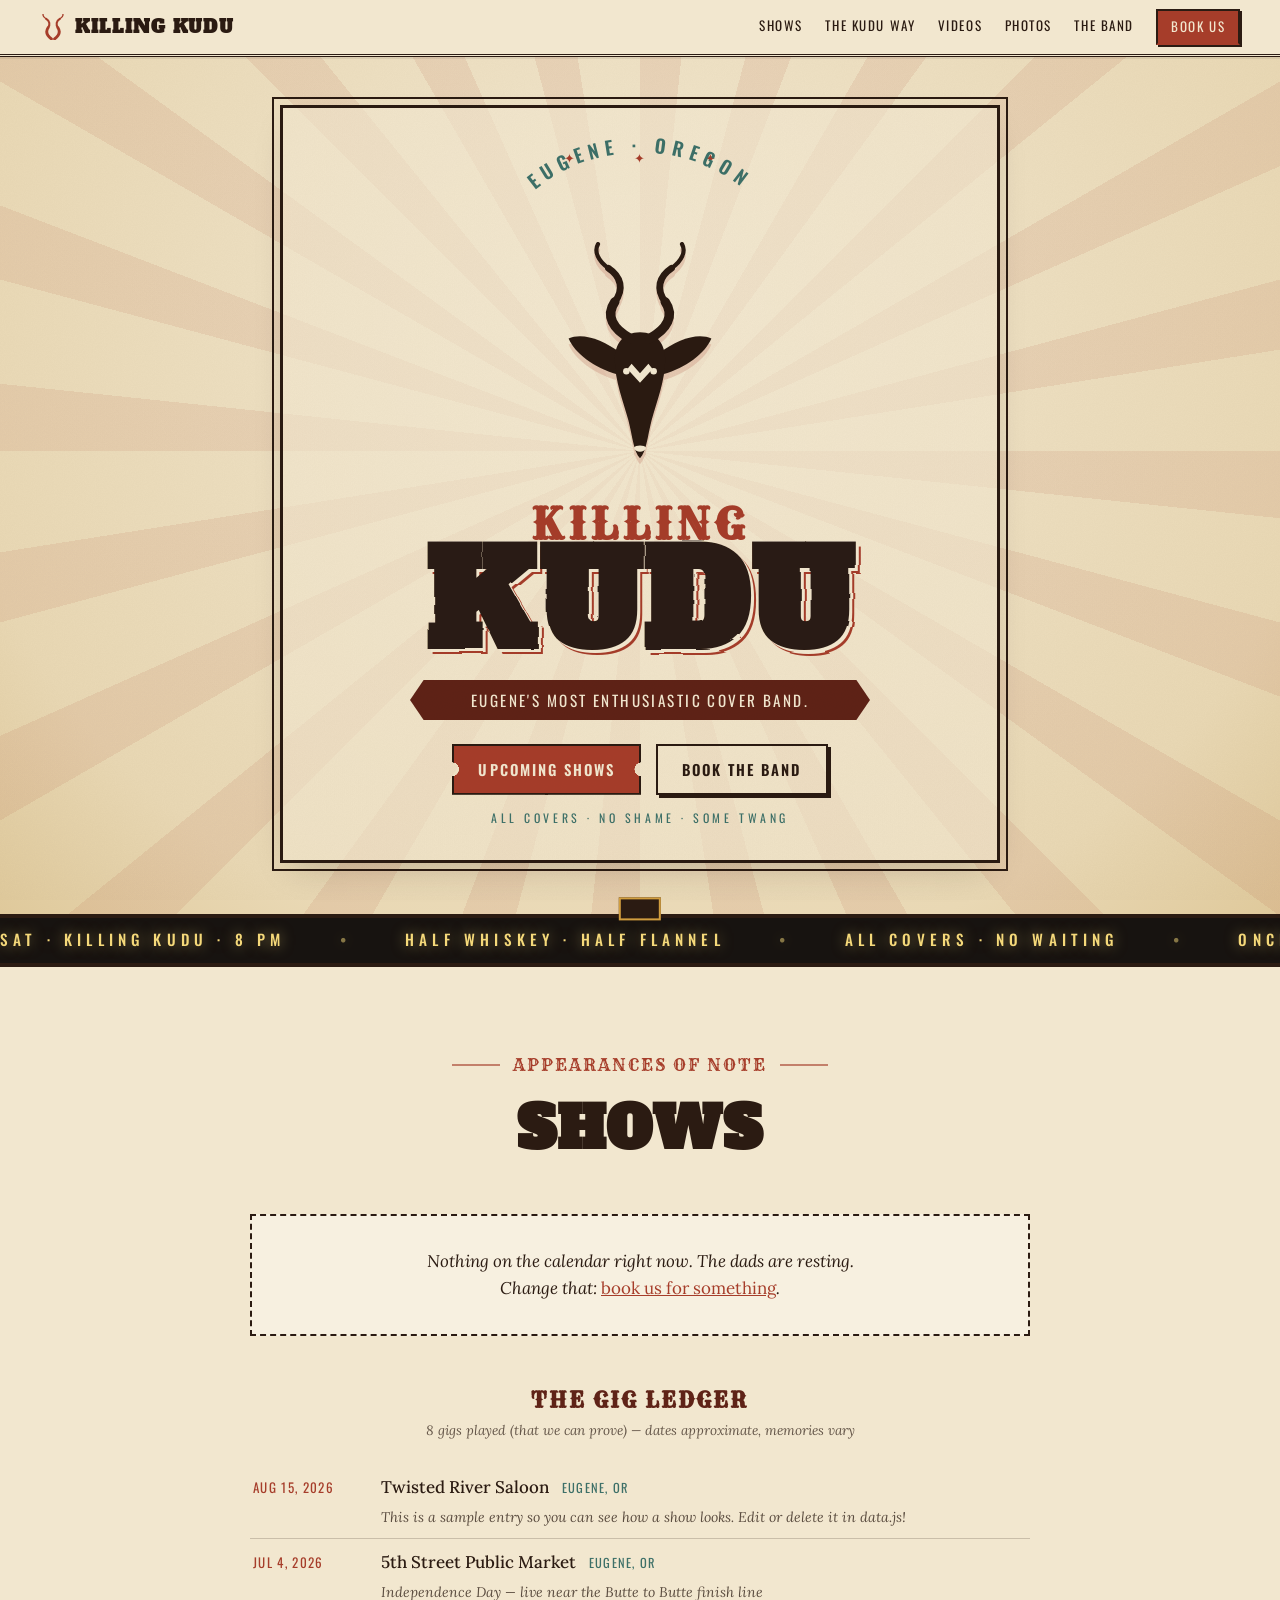
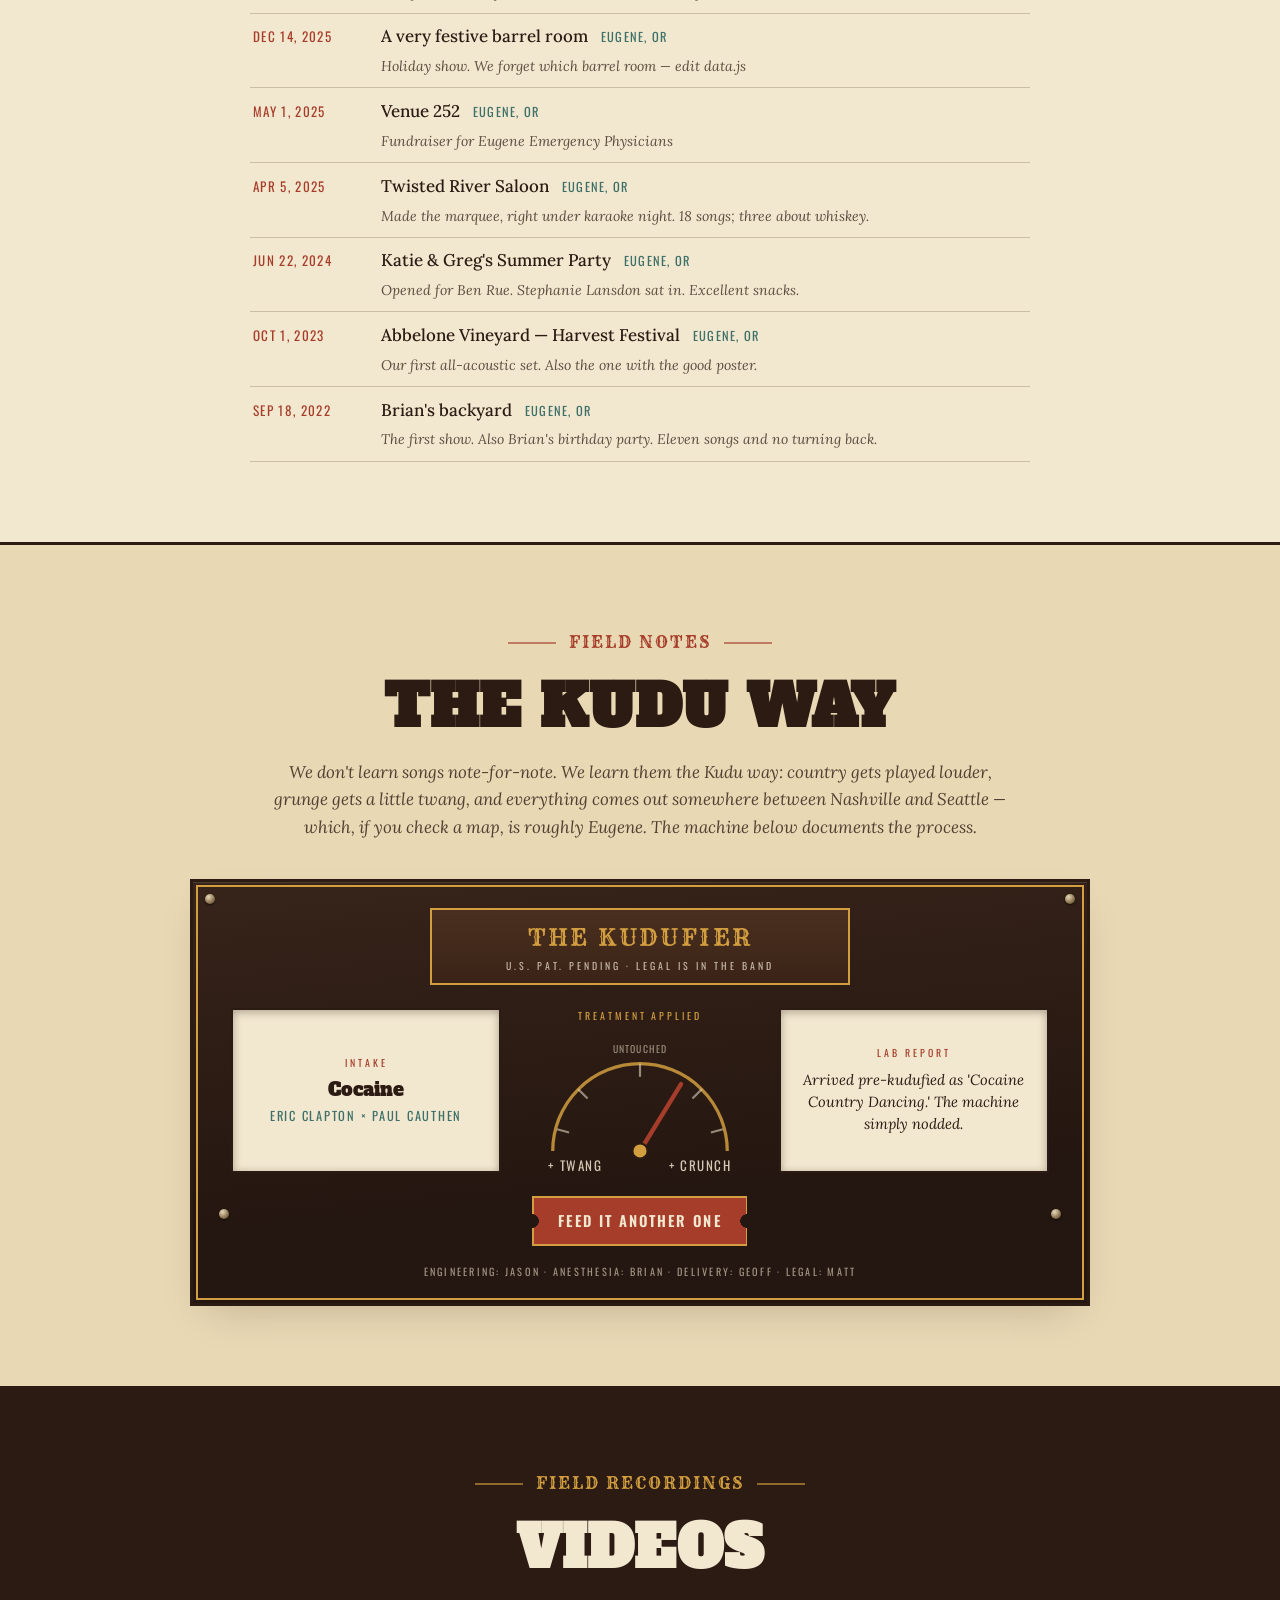
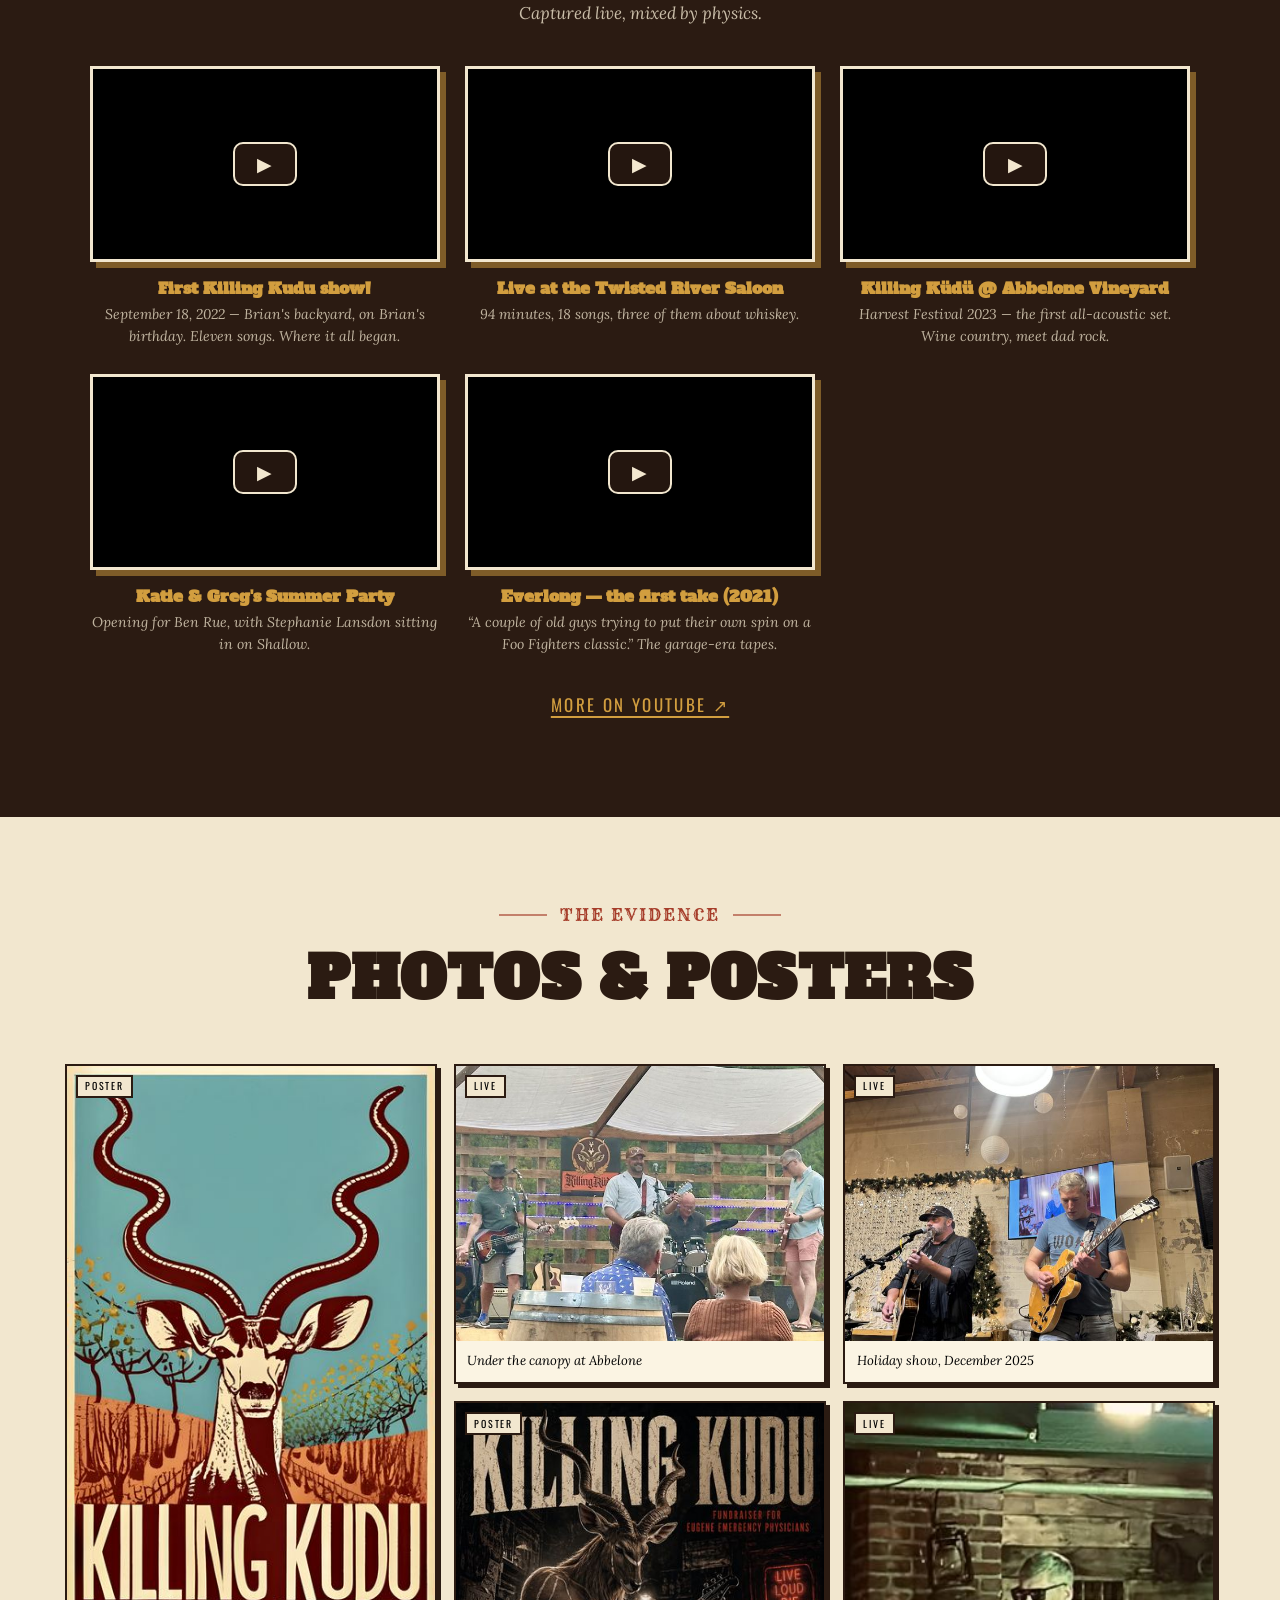
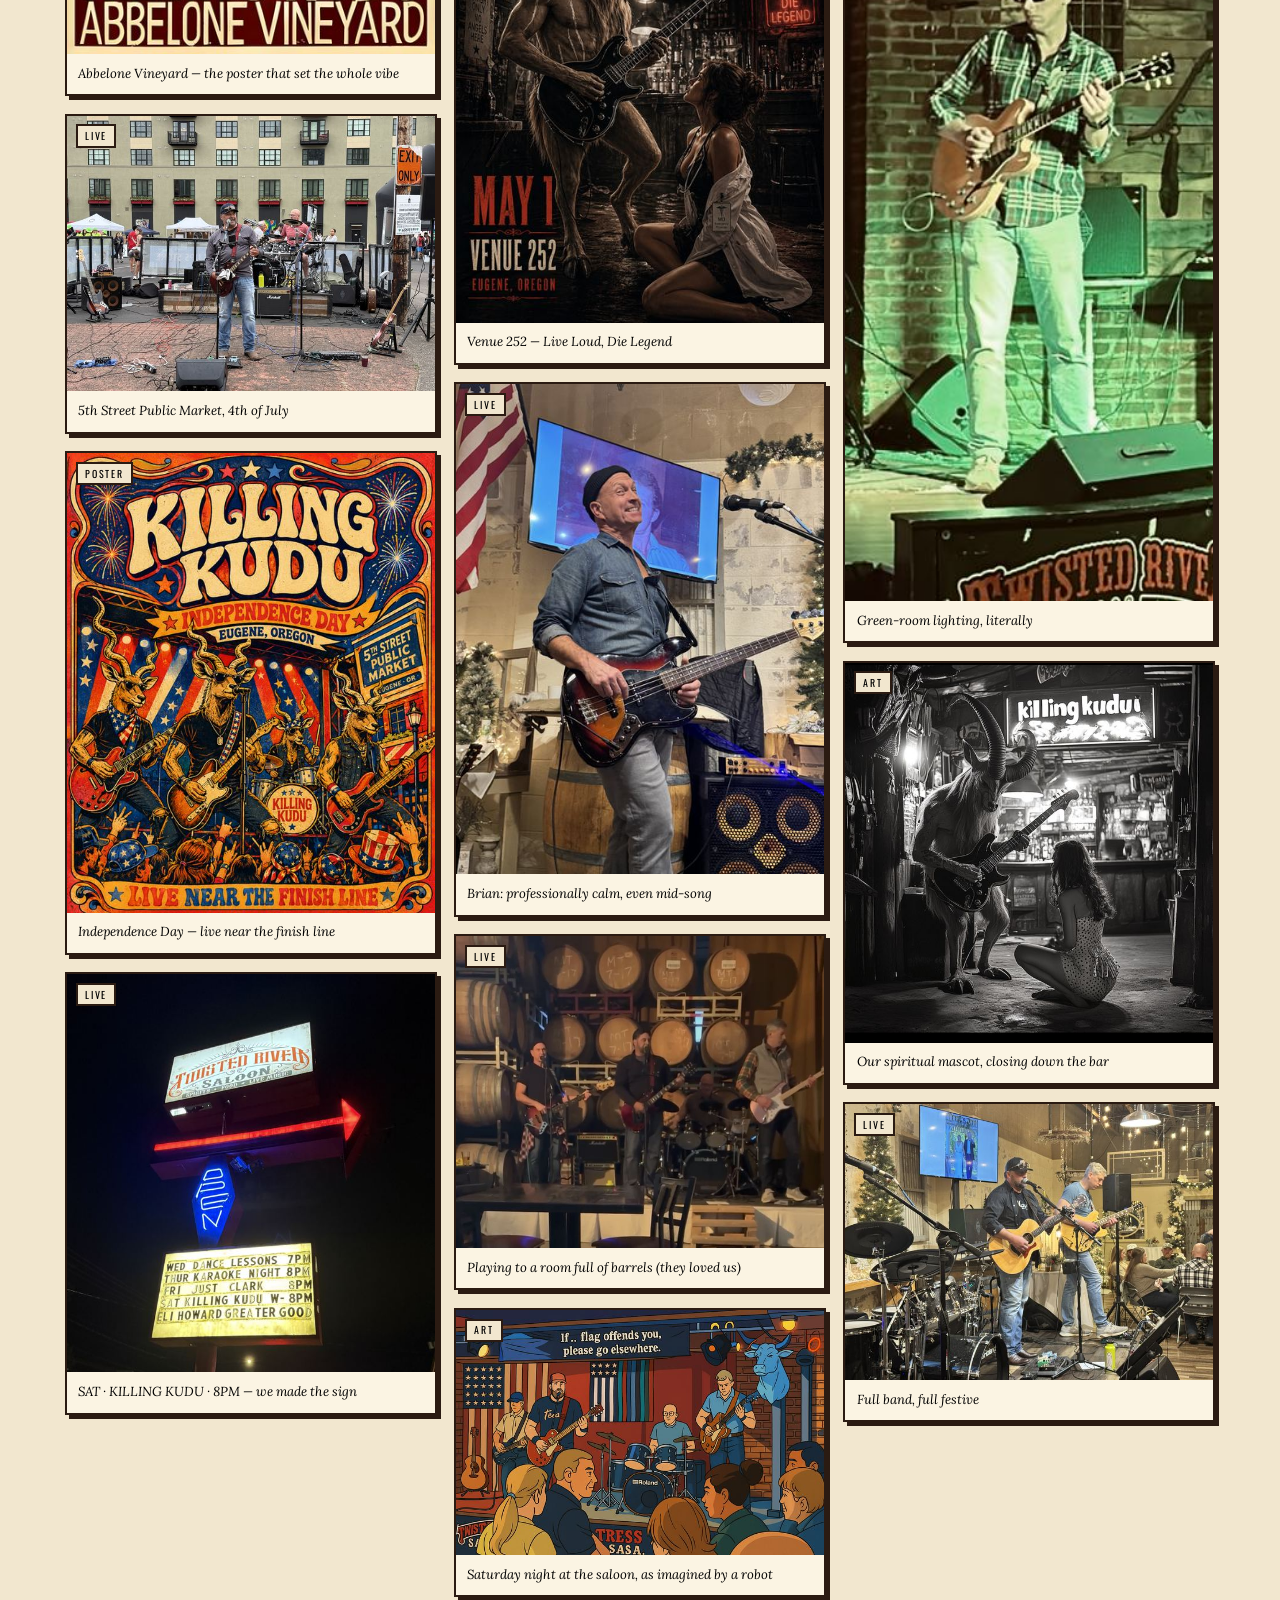
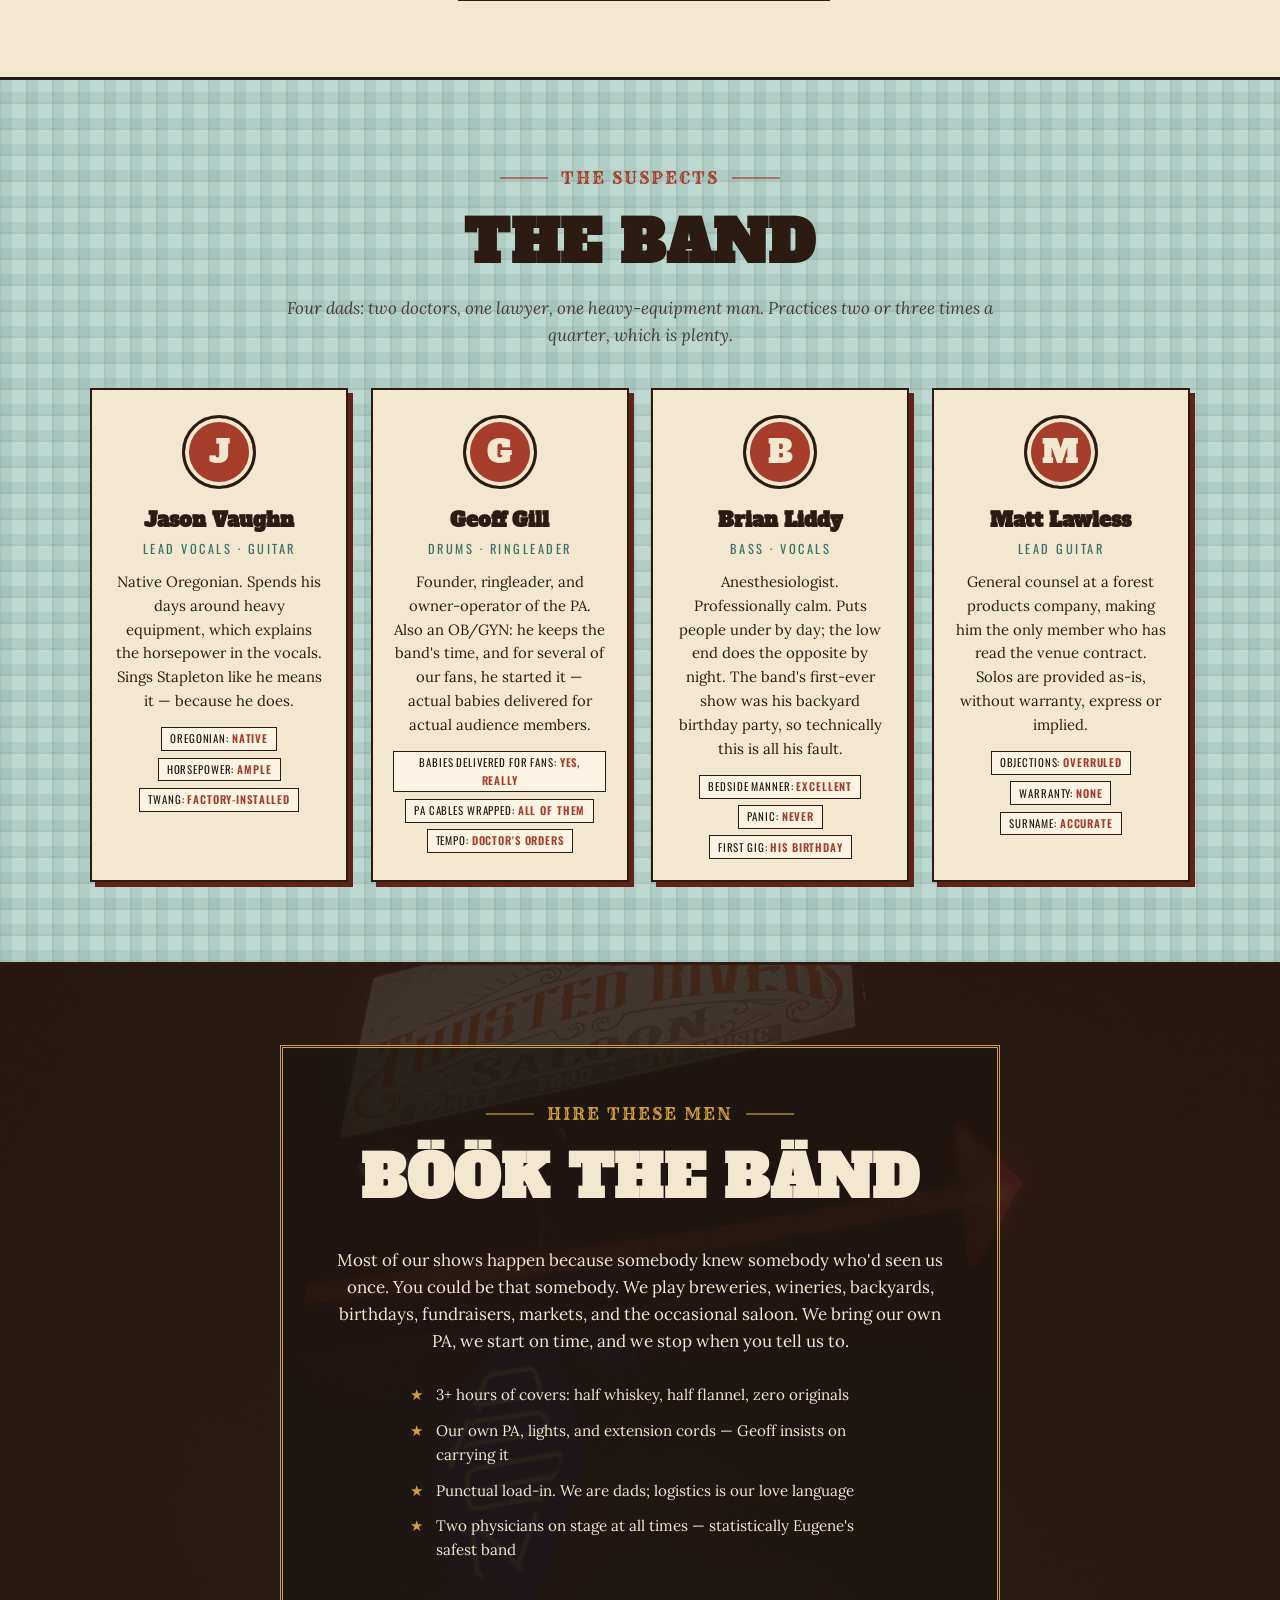
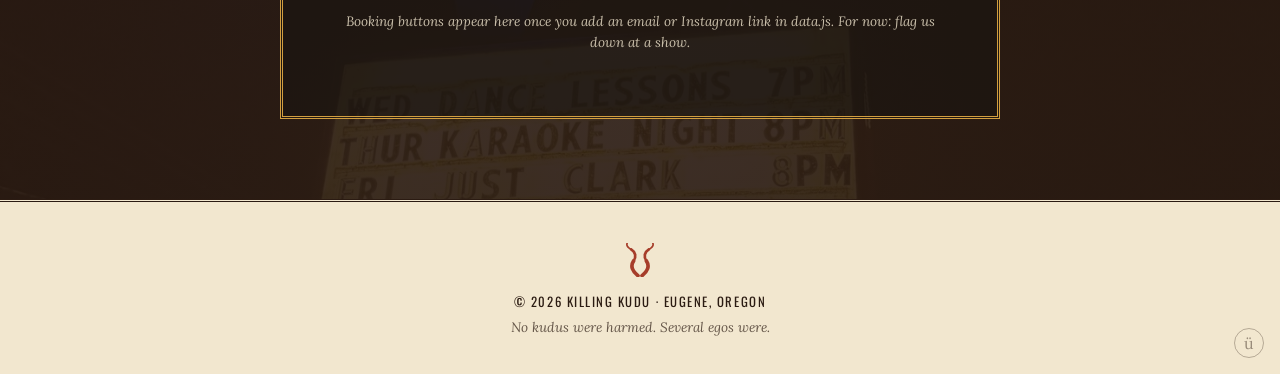
==== commit 3e30c4f2: "Infuse the real band identity, mined from the YouTube setlists - The Kudu Way section with The Kuduf" ====
--- a/index.html
+++ b/index.html
@@ -4,11 +4,11 @@
   <meta charset="UTF-8">
   <meta name="viewport" content="width=device-width, initial-scale=1.0">
   <title>Killing Kudu — Eugene, Oregon's Most Enthusiastic Cover Band</title>
-  <meta name="description" content="Killing Kudu is a local dad band playing the covers you already love in Eugene, Oregon. Breweries, wineries, backyards, saloons. Loud early, home by eleven.">
+  <meta name="description" content="Killing Kudu is a local dad band in Eugene, Oregon playing covers the Kudu way: a little bit country, a little bit grunge. Breweries, wineries, backyards, saloons. Loud early, home by eleven.">
 
   <!-- Social share cards -->
   <meta property="og:title" content="Killing Kudu — Eugene, Oregon">
-  <meta property="og:description" content="A local dad band playing the covers you already love, with more enthusiasm than strictly necessary.">
+  <meta property="og:description" content="A little bit country. A little bit grunge. Entirely covers. Eugene, Oregon's most enthusiastic dad band.">
   <!-- If you add a custom domain, update this absolute URL -->
   <meta property="og:image" content="https://thatyounglaw.github.io/killingkuduwebsite/assets/img/og-card.jpg">
   <meta property="og:type" content="website">
@@ -19,9 +19,16 @@
     "@context": "https://schema.org",
     "@type": "MusicGroup",
     "name": "Killing Kudu",
-    "genre": "Cover band",
+    "genre": ["Country rock", "Grunge", "Cover band"],
+    "foundingDate": "2022-09-18",
     "foundingLocation": { "@type": "Place", "name": "Eugene, Oregon" },
-    "description": "A local dad band playing covers in the Eugene, Oregon area."
+    "description": "A local dad band playing covers the Kudu way — a little bit country, a little bit grunge — in the Eugene, Oregon area.",
+    "member": [
+      { "@type": "Person", "name": "Jason Vaughn", "roleName": "Lead vocals, guitar" },
+      { "@type": "Person", "name": "Matt Lawless", "roleName": "Lead guitar" },
+      { "@type": "Person", "name": "Brian Liddy", "roleName": "Bass, vocals" },
+      { "@type": "Person", "name": "Geoff Gill", "roleName": "Drums" }
+    ]
   }
   </script>
 
@@ -76,6 +83,12 @@
         </g>
       </symbol>
 
+      <!-- a whisper of grit for the big headline (screen-print wobble) -->
+      <filter id="grit">
+        <feTurbulence type="fractalNoise" baseFrequency="0.012 0.05" numOctaves="2" seed="7" result="n"/>
+        <feDisplacementMap in="SourceGraphic" in2="n" scale="3.2"/>
+      </filter>
+
       <!-- running kudu silhouette (for the stampede, obviously) -->
       <symbol id="kudu-run" viewBox="0 0 140 90">
         <g fill="currentColor">
@@ -95,6 +108,7 @@
     </a>
     <nav class="nav__links" aria-label="Sections">
       <a href="#shows">Shows</a>
+      <a href="#method">The Kudu Way</a>
       <a href="#videos">Videos</a>
       <a href="#photos">Photos</a>
       <a href="#band">The Band</a>
@@ -158,6 +172,62 @@
     </div>
   </section>
 
+  <!-- ================= THE KUDU WAY / THE KUDUFIER ================= -->
+  <section class="section section--method" id="method">
+    <header class="section__head">
+      <span class="section__eyebrow">Field Notes</span>
+      <h2 class="section__title" data-umlaut>The Kudu Way</h2>
+      <p class="section__blurb" id="methodIntro"></p>
+    </header>
+
+    <div class="kudufier" aria-label="The Kudufier — a machine that demonstrates how the band treats a cover song">
+      <div class="kudufier__nameplate">
+        <span class="kudufier__brand" data-umlaut>The Kudufier</span>
+        <span class="kudufier__patent">U.S. Pat. Pending &#183; legal is in the band</span>
+      </div>
+
+      <div class="kudufier__io">
+        <div class="kudufier__slot">
+          <span class="kudufier__slot-label">Intake</span>
+          <span class="kudufier__song" id="kudufierSong">&nbsp;</span>
+          <span class="kudufier__artist" id="kudufierArtist">&nbsp;</span>
+        </div>
+
+        <div class="kudufier__dialbox">
+          <span class="kudufier__slot-label">Treatment applied</span>
+          <svg class="kudufier__dial" viewBox="0 0 220 130" aria-hidden="true">
+            <path class="kd-arc" d="M 30,110 A 80,80 0 0 1 190,110" fill="none"/>
+            <g class="kd-ticks">
+              <line x1="110" y1="30" x2="110" y2="42"/>
+              <line x1="53.4" y1="53.4" x2="61.9" y2="61.9" transform="rotate(0)"/>
+              <line x1="166.6" y1="53.4" x2="158.1" y2="61.9"/>
+              <line x1="34" y1="90" x2="45" y2="93"/>
+              <line x1="186" y1="90" x2="175" y2="93"/>
+            </g>
+            <text class="kd-label" x="26" y="128" text-anchor="start">+ TWANG</text>
+            <text class="kd-label kd-label--mid" x="110" y="20" text-anchor="middle">UNTOUCHED</text>
+            <text class="kd-label" x="194" y="128" text-anchor="end">+ CRUNCH</text>
+            <g id="kudufierNeedle" class="kd-needle-group">
+              <line class="kd-needle" x1="110" y1="110" x2="110" y2="38"/>
+            </g>
+            <circle class="kd-hub" cx="110" cy="110" r="7"/>
+          </svg>
+        </div>
+
+        <div class="kudufier__slot kudufier__slot--report">
+          <span class="kudufier__slot-label">Lab report</span>
+          <p class="kudufier__note" id="kudufierNote">&nbsp;</p>
+        </div>
+      </div>
+
+      <div class="kudufier__controls">
+        <button class="btn btn--ticket" id="kudufierBtn">Feed it another one</button>
+      </div>
+
+      <p class="kudufier__plaque" id="kudufierPlaque"></p>
+    </div>
+  </section>
+
   <!-- ================= VIDEOS ================= -->
   <section class="section section--dark" id="videos">
     <header class="section__head">
@@ -183,7 +253,7 @@
     <header class="section__head">
       <span class="section__eyebrow">The Suspects</span>
       <h2 class="section__title" data-umlaut>The Band</h2>
-      <p class="section__blurb">Four dads, five decades of songs, one shared delusion.</p>
+      <p class="section__blurb">Four dads: two doctors, one lawyer, one heavy-equipment man. Practices two or three times a quarter, which is plenty.</p>
     </header>
     <div class="band__grid" id="bandGrid"><!-- rendered from data.js --></div>
   </section>
--- a/css/style.css
+++ b/css/style.css
@@ -176,6 +176,7 @@
   text-shadow:
     3px 3px 0 var(--paper),
     5px 5px 0 var(--rust);
+  filter: url(#grit);  /* screen-print wobble: a little country, a little grunge */
 }
 
 .hero__ribbon {
@@ -378,6 +379,159 @@
 .ledger__venue { font-weight: 500; }
 .ledger__city { font-family: var(--font-cond); font-size: .78rem; text-transform: uppercase; letter-spacing: .1em; color: var(--teal); }
 .ledger__note { flex-basis: 100%; font-size: .88rem; font-style: italic; opacity: .75; padding-left: 8rem; }
+
+/* ============================================================
+   THE KUDU WAY — the Kudufier control panel
+   ============================================================ */
+.section--method {
+  background: var(--paper-deep);
+  border-top: 3px solid var(--ink);
+}
+.kudufier {
+  max-width: 900px;
+  margin: 0 auto;
+  background: linear-gradient(175deg, #37241a, #241610 70%);
+  border: 3px solid var(--ink);
+  outline: 2px solid var(--gold);
+  outline-offset: -8px;
+  box-shadow: 0 16px 40px -18px var(--shadow), inset 0 1px 0 rgba(242,231,207,.12);
+  padding: 1.6rem clamp(1rem, 4vw, 2.4rem) 1.4rem;
+  position: relative;
+  color: var(--paper);
+}
+/* corner rivets */
+.kudufier::before, .kudufier::after,
+.kudufier__io::before, .kudufier__io::after {
+  content: "";
+  position: absolute;
+  width: 10px; height: 10px; border-radius: 50%;
+  background: radial-gradient(circle at 35% 30%, #e8d9b8, #8a7350 60%, #4a3a26);
+  box-shadow: 0 1px 2px rgba(0,0,0,.6);
+}
+.kudufier::before { top: 12px; left: 12px; }
+.kudufier::after  { top: 12px; right: 12px; }
+.kudufier__io::before { bottom: -46px; left: -12px; }
+.kudufier__io::after  { bottom: -46px; right: -12px; }
+
+.kudufier__nameplate {
+  text-align: center;
+  border: 2px solid var(--gold);
+  background: linear-gradient(#4a2f1f, #3a2417);
+  margin: 0 auto 1.4rem;
+  max-width: 420px;
+  padding: .5rem 1rem .55rem;
+}
+.kudufier__brand {
+  display: block;
+  font-family: var(--font-rye);
+  font-size: 1.5rem;
+  letter-spacing: .1em;
+  text-transform: uppercase;
+  color: var(--gold);
+}
+.kudufier__patent {
+  display: block;
+  font-family: var(--font-cond);
+  font-size: .62rem;
+  letter-spacing: .3em;
+  text-transform: uppercase;
+  opacity: .75;
+  margin-top: .15rem;
+}
+
+.kudufier__io {
+  position: relative;
+  display: grid;
+  grid-template-columns: 1fr auto 1fr;
+  gap: 1.2rem;
+  align-items: stretch;
+}
+.kudufier__slot {
+  background: var(--paper);
+  color: var(--ink);
+  border: 2px solid var(--ink);
+  box-shadow: inset 0 2px 8px rgba(43,27,18,.35);
+  padding: .8rem 1rem;
+  display: flex;
+  flex-direction: column;
+  justify-content: center;
+  text-align: center;
+  min-height: 9.5rem;
+}
+.kudufier__slot-label {
+  font-family: var(--font-cond);
+  font-size: .62rem;
+  letter-spacing: .3em;
+  text-transform: uppercase;
+  color: var(--rust);
+  display: block;
+  margin-bottom: .5rem;
+}
+.kudufier__dialbox { text-align: center; }
+.kudufier__dialbox .kudufier__slot-label { color: var(--gold); }
+.kudufier__song {
+  font-family: var(--font-slab);
+  font-size: 1.15rem;
+  line-height: 1.25;
+}
+.kudufier__artist {
+  font-family: var(--font-cond);
+  font-size: .78rem;
+  letter-spacing: .14em;
+  text-transform: uppercase;
+  color: var(--teal);
+  margin-top: .3rem;
+}
+.kudufier__note {
+  margin: 0;
+  font-size: .92rem;
+  font-style: italic;
+  line-height: 1.5;
+}
+.kudufier__slot--report, .kudufier__song, .kudufier__artist {
+  transition: opacity .3s ease;
+}
+.kudufier.is-swapping .kudufier__song,
+.kudufier.is-swapping .kudufier__artist,
+.kudufier.is-swapping .kudufier__note { opacity: 0; }
+
+.kudufier__dial { width: min(240px, 60vw); display: block; margin: 0 auto; }
+.kd-arc { stroke: var(--gold); stroke-width: 3; opacity: .85; }
+.kd-ticks line { stroke: var(--paper); stroke-width: 2; opacity: .55; }
+.kd-label {
+  font-family: var(--font-cond);
+  font-size: 12px;
+  letter-spacing: .12em;
+  fill: var(--paper);
+  opacity: .85;
+}
+.kd-label--mid { font-size: 9px; opacity: .55; }
+.kd-needle-group {
+  transform-origin: 110px 110px;
+  transform: rotate(0deg);
+  transition: transform 1.1s cubic-bezier(.2, 1.6, .35, 1); /* springy overshoot */
+}
+.kd-needle { stroke: var(--rust); stroke-width: 4; stroke-linecap: round; }
+.kd-hub { fill: var(--gold); stroke: var(--ink); stroke-width: 2; }
+
+.kudufier__controls { text-align: center; margin-top: 1.4rem; }
+.kudufier__controls .btn { border-color: var(--gold); box-shadow: 3px 3px 0 var(--gold); }
+.kudufier__controls .btn:hover { box-shadow: 1px 1px 0 var(--gold); }
+.kudufier__plaque {
+  text-align: center;
+  margin: 1.1rem 0 0;
+  font-family: var(--font-cond);
+  font-size: .64rem;
+  letter-spacing: .22em;
+  text-transform: uppercase;
+  opacity: .6;
+}
+
+@media (max-width: 760px) {
+  .kudufier__io { grid-template-columns: 1fr; }
+  .kudufier__slot { min-height: 0; }
+  .kudufier__io::before, .kudufier__io::after { display: none; }
+}
 
 /* ============================================================
    VIDEOS
@@ -459,7 +613,16 @@
 /* ============================================================
    BAND
    ============================================================ */
-.section--band { background: var(--teal-pale); border-block: 3px solid var(--ink); }
+/* faint flannel plaid — the official fabric of the genre */
+.section--band {
+  background:
+    repeating-linear-gradient(0deg,  rgba(95,35,23,.05) 0 2px, transparent 2px 26px),
+    repeating-linear-gradient(90deg, rgba(95,35,23,.05) 0 2px, transparent 2px 26px),
+    repeating-linear-gradient(0deg,  rgba(61,112,104,.10) 0 12px, transparent 12px 26px),
+    repeating-linear-gradient(90deg, rgba(61,112,104,.10) 0 12px, transparent 12px 26px),
+    var(--teal-pale);
+  border-block: 3px solid var(--ink);
+}
 .band__grid {
   display: grid;
   grid-template-columns: repeat(auto-fit, minmax(min(240px, 100%), 1fr));
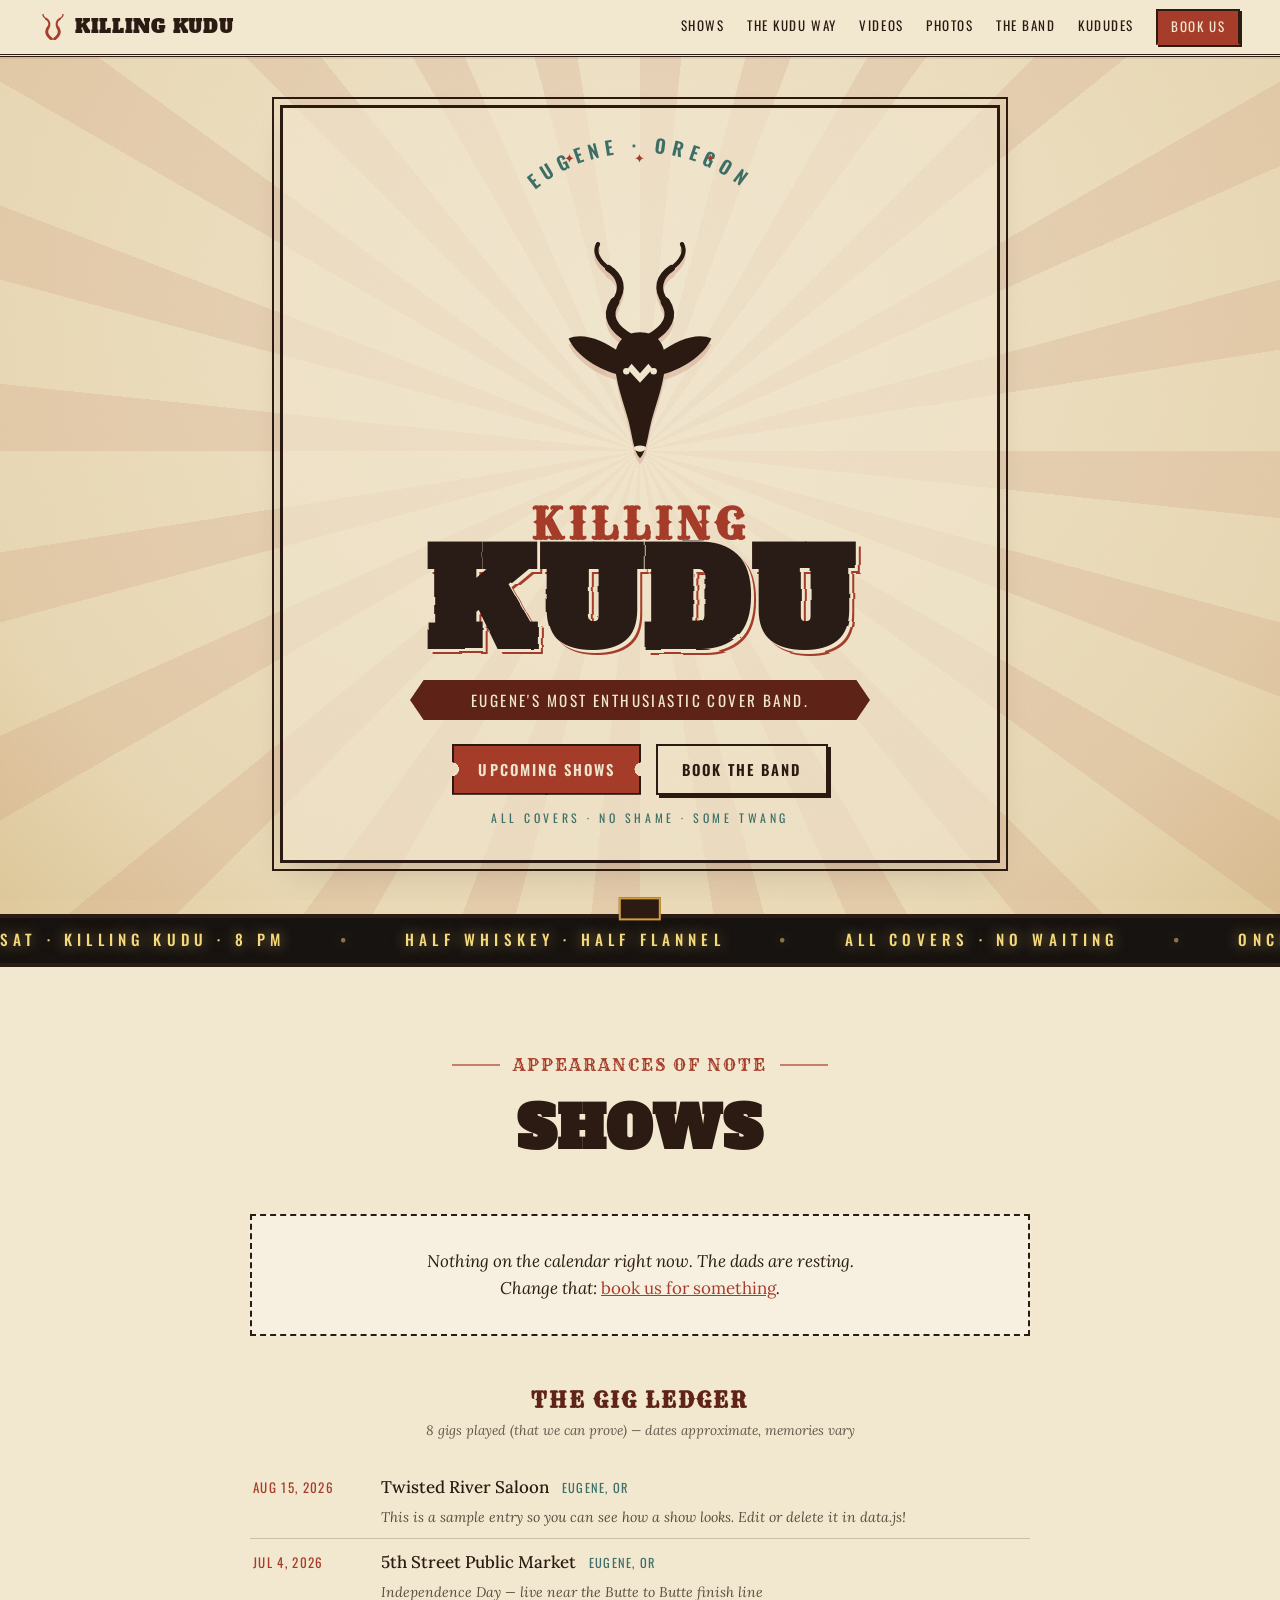
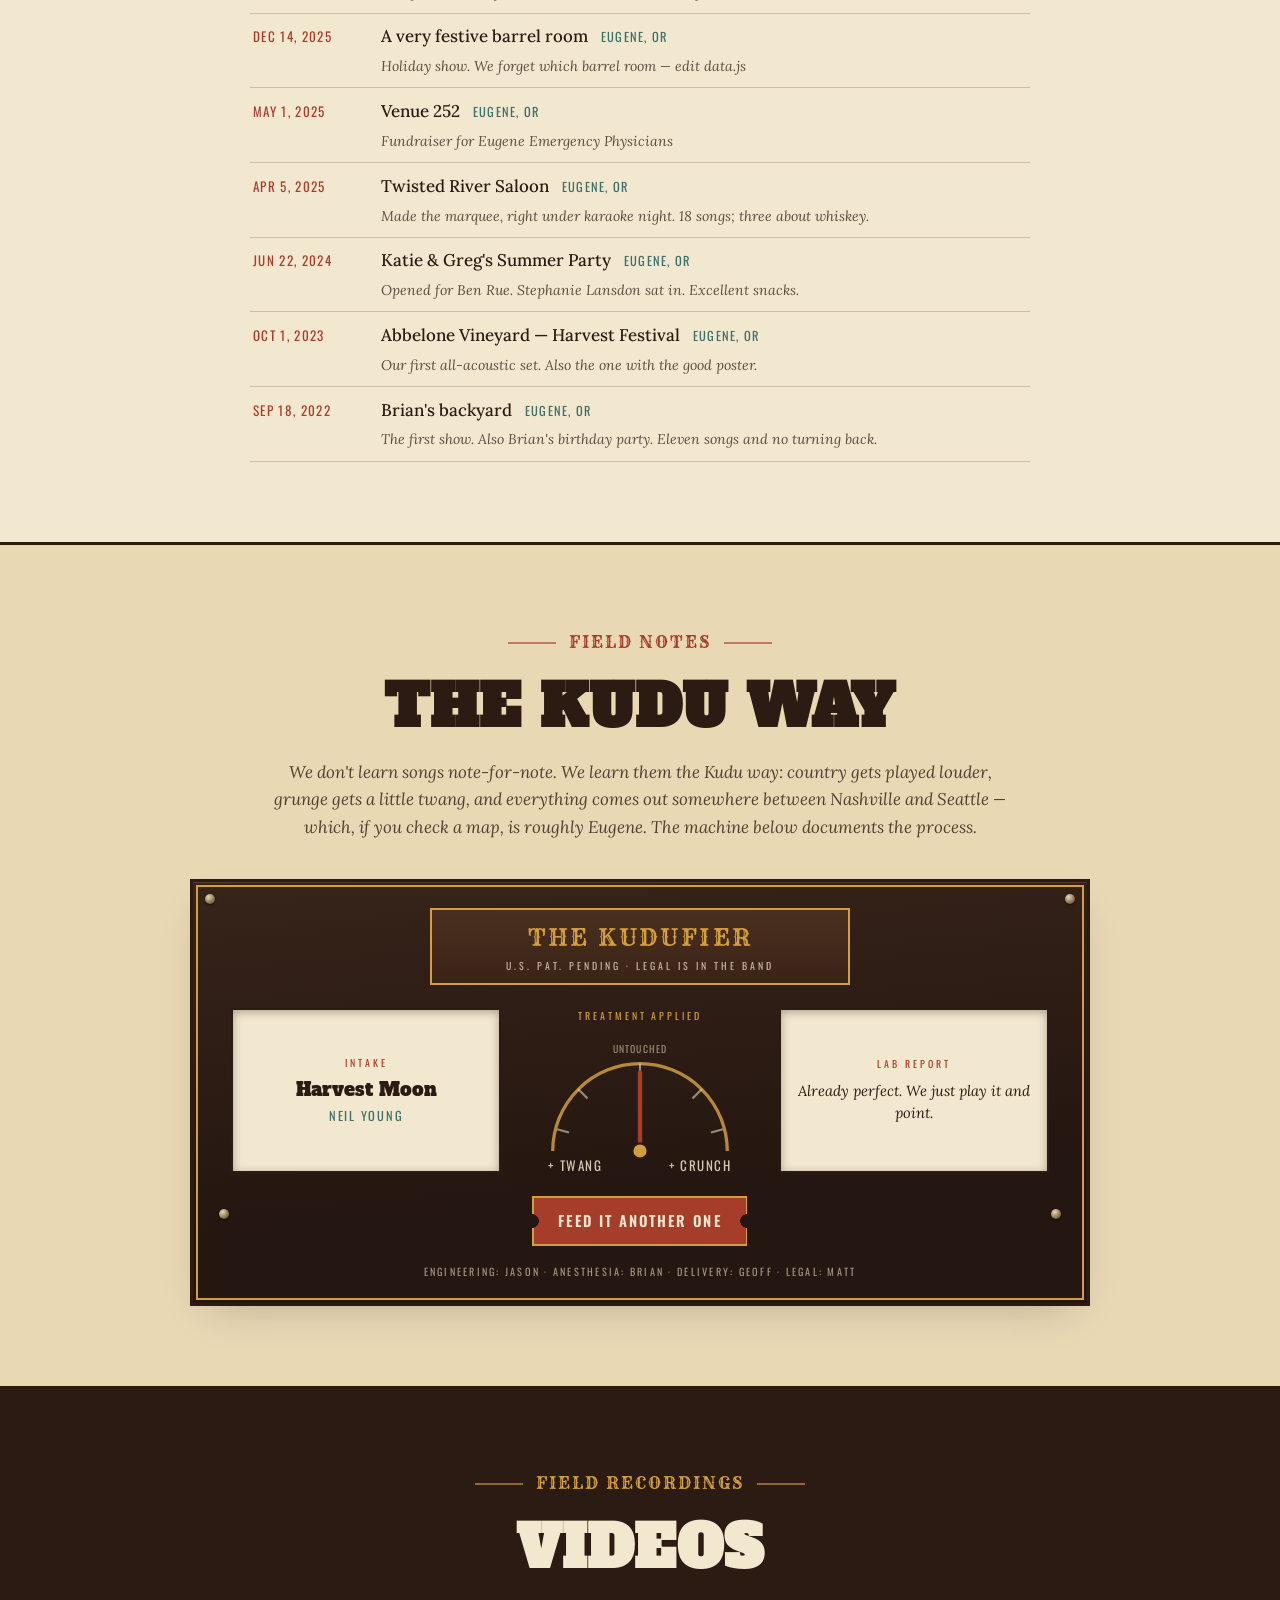
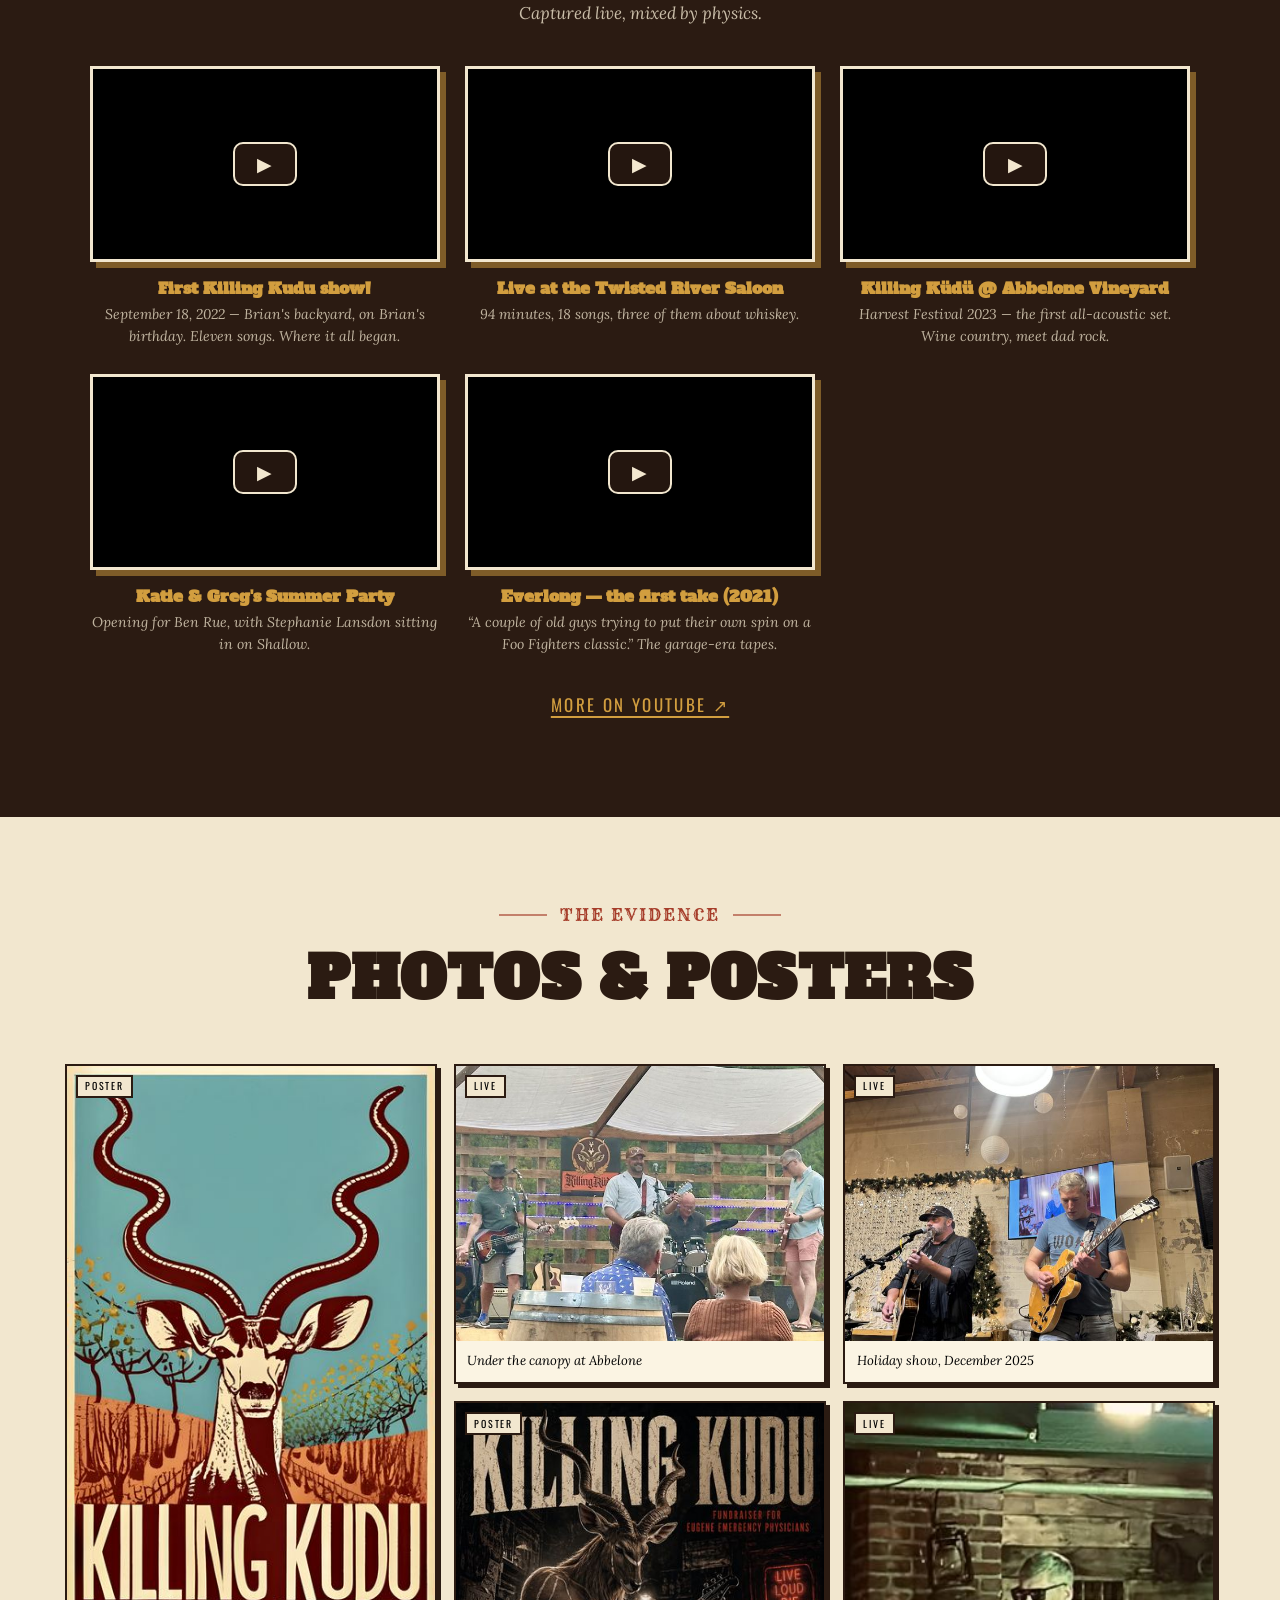
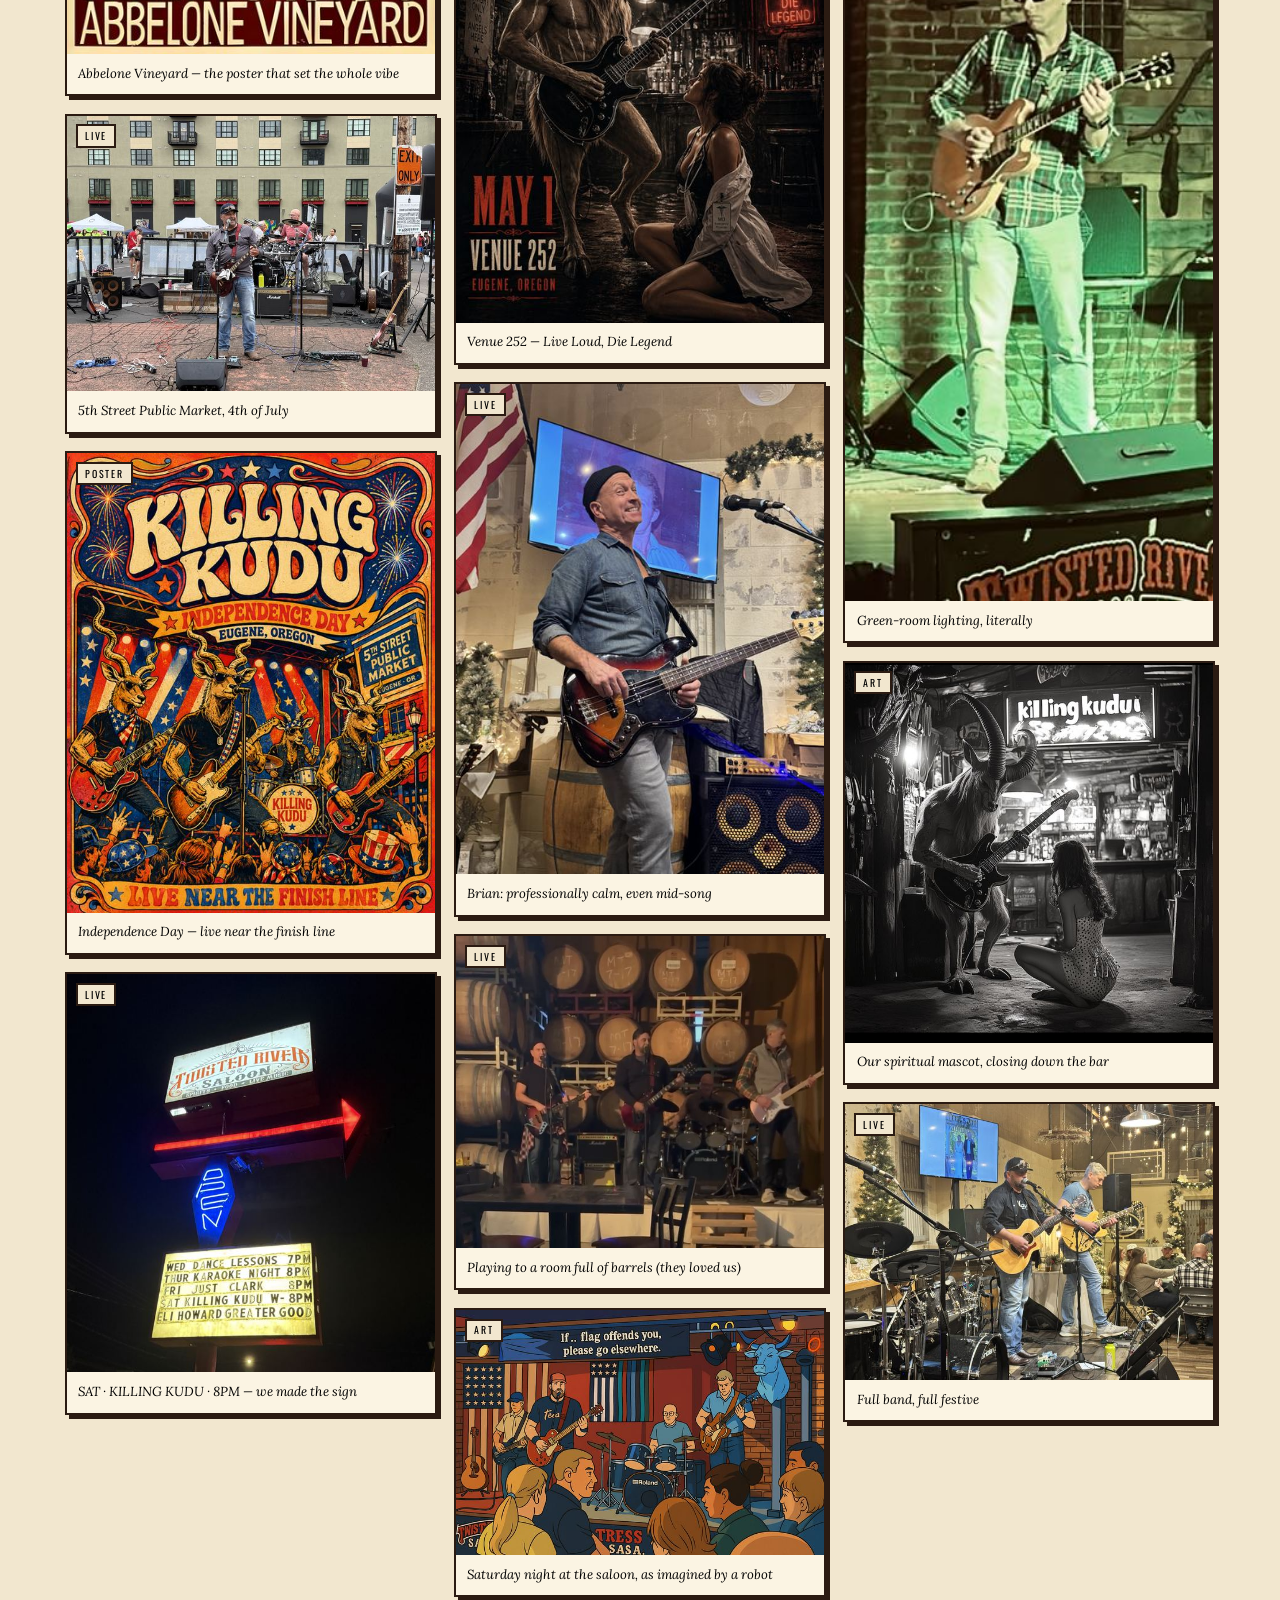
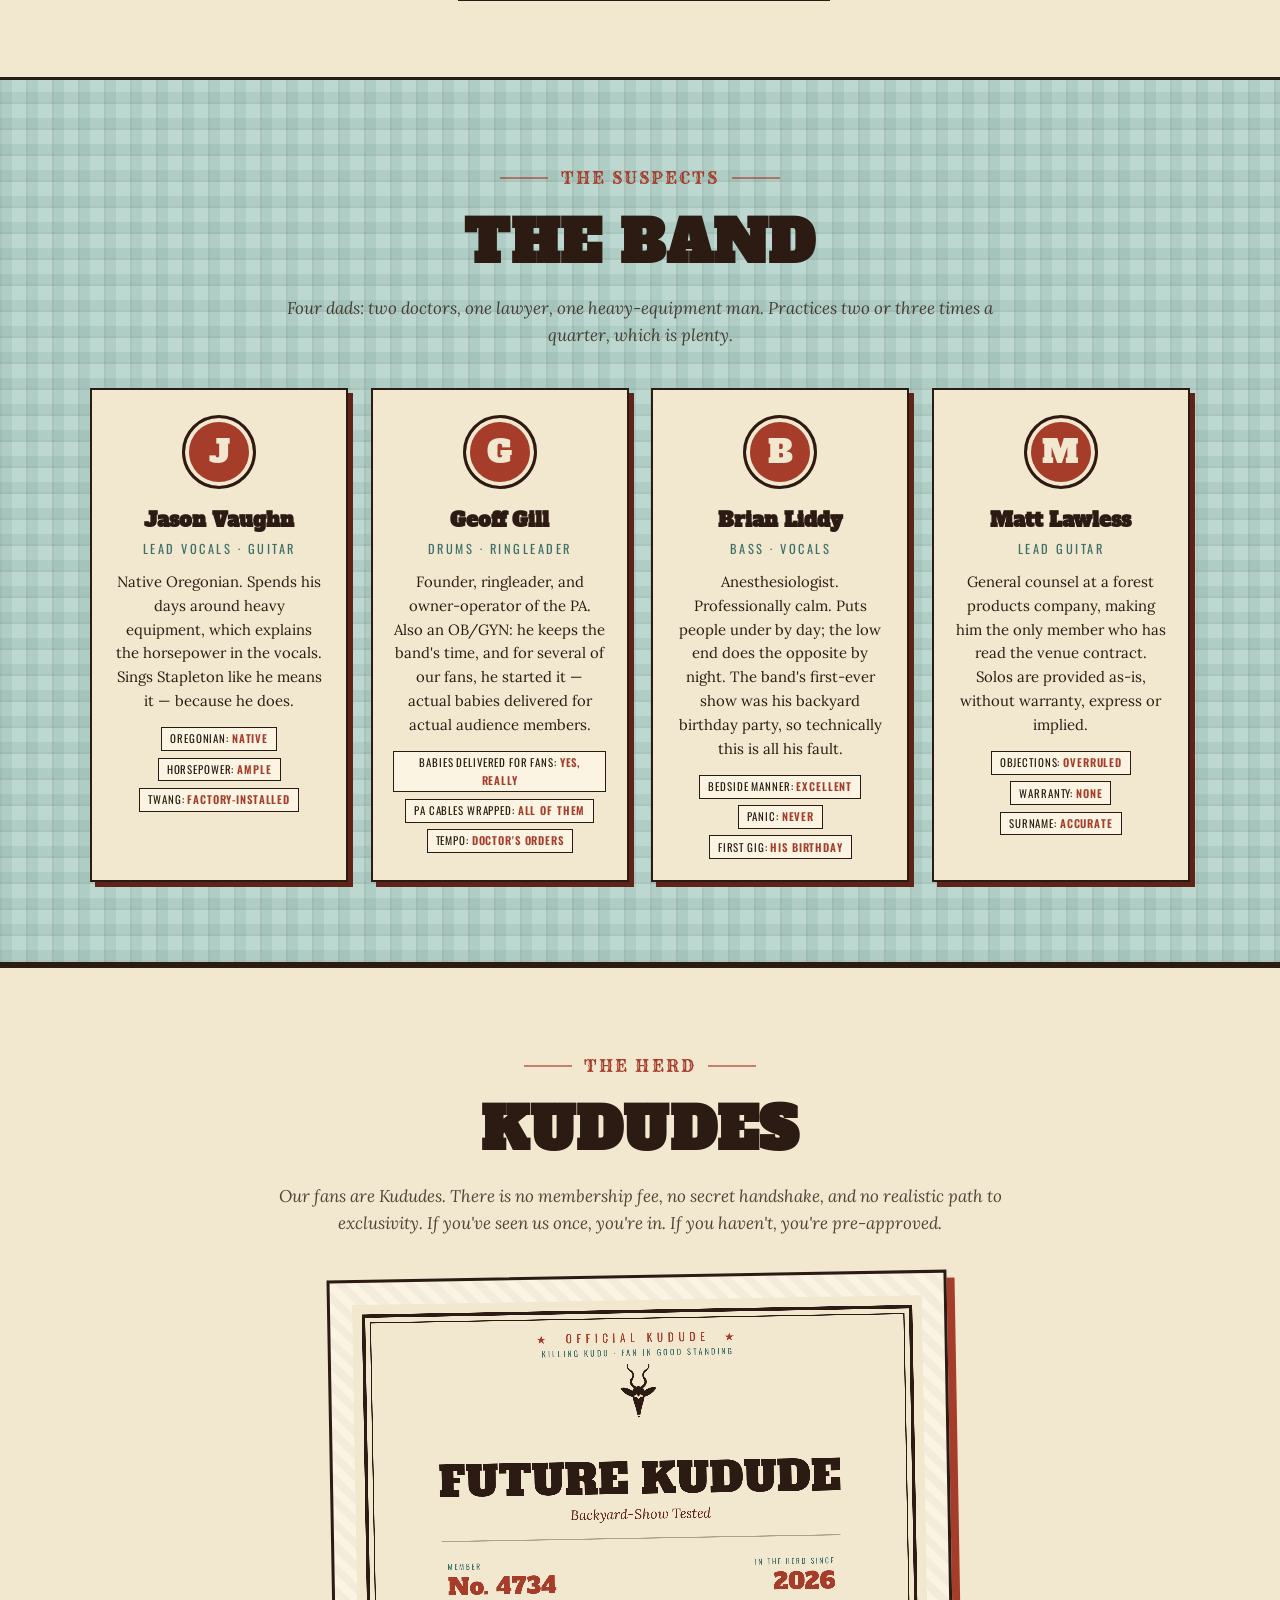
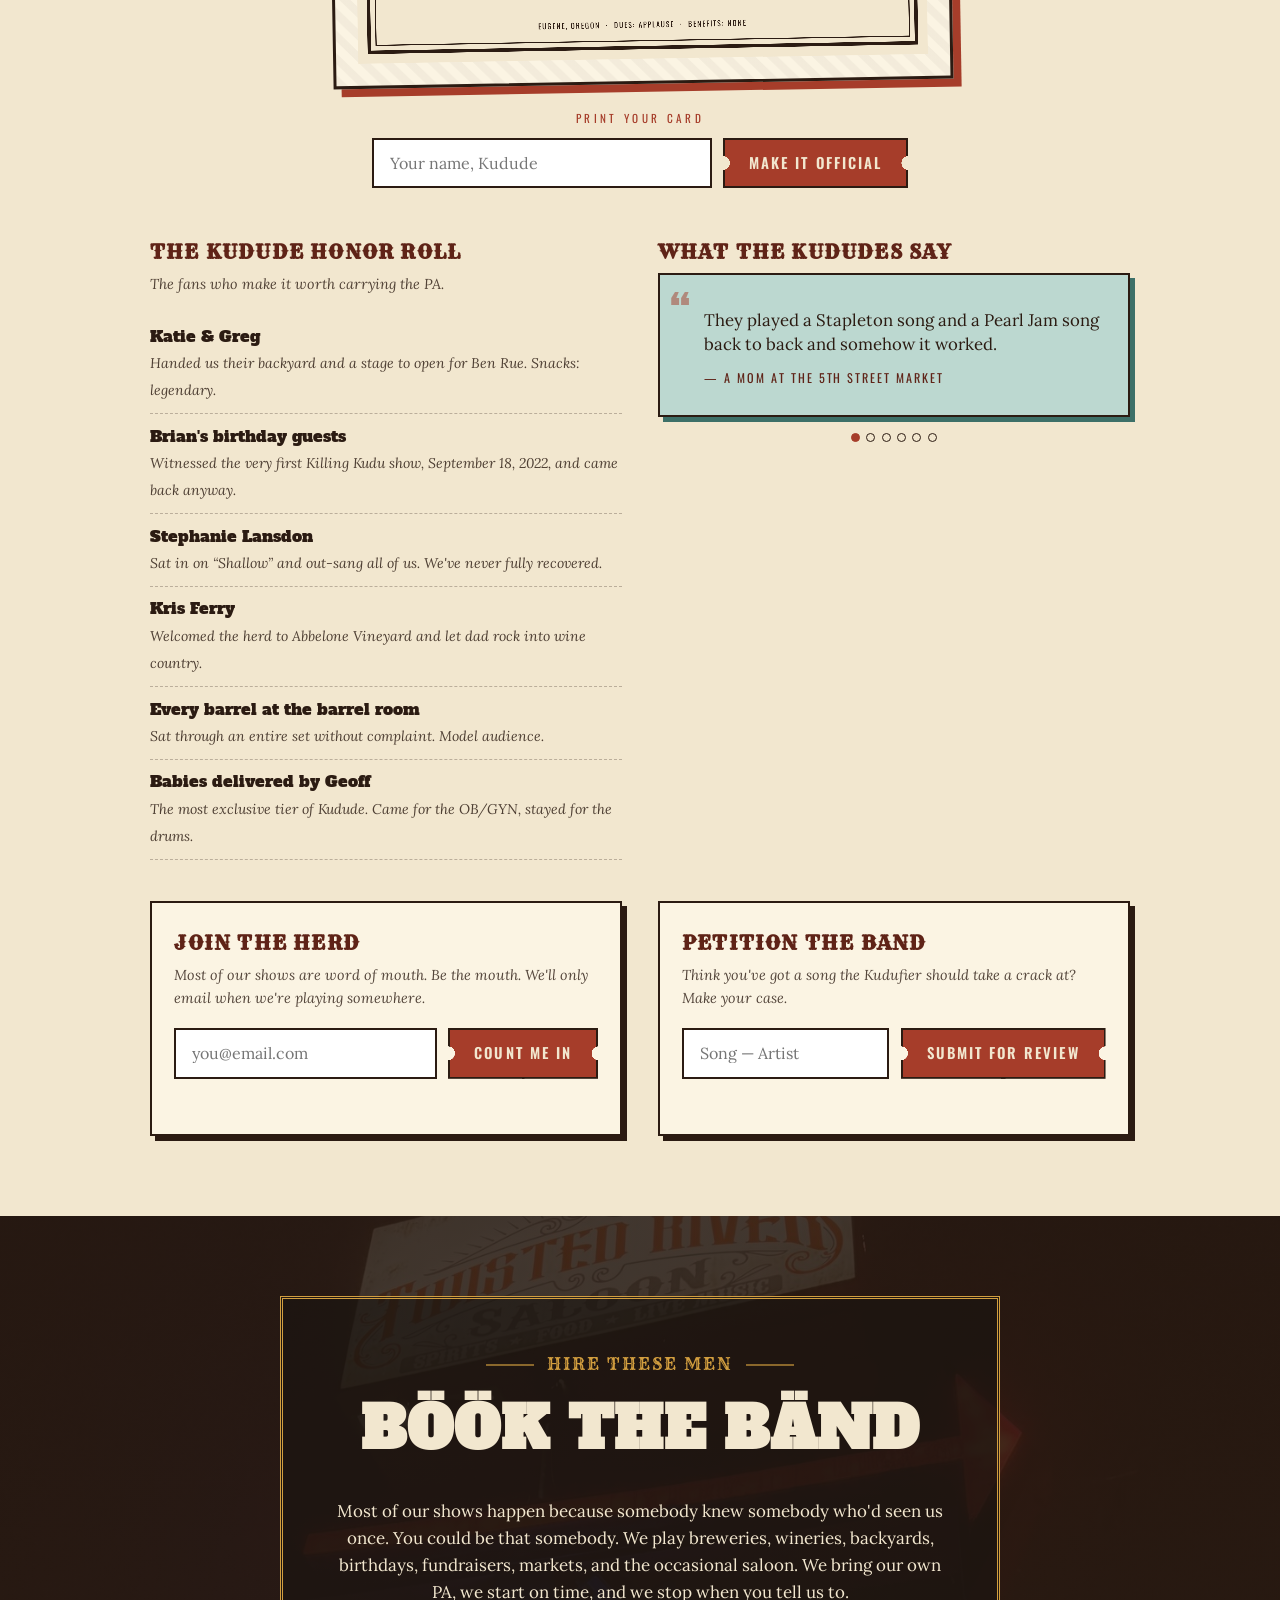
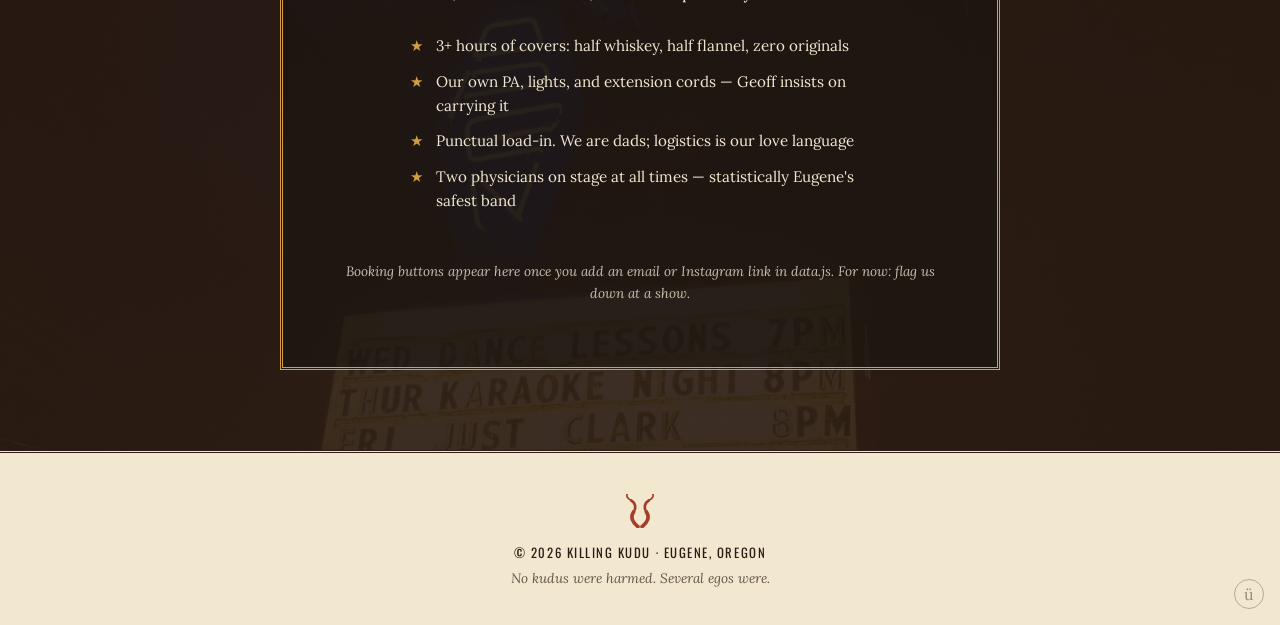
==== commit 2fb76629: "Add the Kududes fan section - Membership-card generator: type a name, get a downloadable screen-prin" ====
--- a/index.html
+++ b/index.html
@@ -112,6 +112,7 @@
       <a href="#videos">Videos</a>
       <a href="#photos">Photos</a>
       <a href="#band">The Band</a>
+      <a href="#kududes">Kududes</a>
       <a href="#book" class="nav__cta">Book Us</a>
     </nav>
   </header>
@@ -258,6 +259,76 @@
     <div class="band__grid" id="bandGrid"><!-- rendered from data.js --></div>
   </section>
 
+  <!-- ================= KUDUDES (the fans) ================= -->
+  <section class="section section--kududes" id="kududes">
+    <header class="section__head">
+      <span class="section__eyebrow">The Herd</span>
+      <h2 class="section__title" data-umlaut>Kududes</h2>
+      <p class="section__blurb" id="kududesIntro"></p>
+    </header>
+
+    <!-- 1. MEMBERSHIP CARD GENERATOR -->
+    <div class="kudude-card">
+      <div class="kudude-card__stage">
+        <canvas id="cardCanvas" width="2000" height="1260" role="img"
+                aria-label="Your official Kudude membership card"></canvas>
+      </div>
+      <form class="kudude-card__form" id="cardForm" autocomplete="off">
+        <label class="kudude-card__label" for="cardName">Print your card</label>
+        <div class="kudude-card__row">
+          <input class="kudude-input" type="text" id="cardName" name="cardName"
+                 maxlength="26" placeholder="Your name, Kudude" aria-label="Your name">
+          <button class="btn btn--ticket" type="submit">Make it official</button>
+        </div>
+        <a class="kudude-card__download" id="cardDownload" hidden download="kudude-card.png">Download your card &#8595;</a>
+      </form>
+    </div>
+
+    <div class="kududes__grid">
+      <!-- 7. HONOR ROLL -->
+      <div class="honor">
+        <h3 class="kududes__subtitle" data-umlaut>The Kudude Honor Roll</h3>
+        <p class="kududes__note">The fans who make it worth carrying the PA.</p>
+        <ul class="honor__list" id="honorList"><!-- from data.js --></ul>
+      </div>
+
+      <!-- 9. TESTIMONIALS -->
+      <div class="says">
+        <h3 class="kududes__subtitle" data-umlaut>What the Kududes Say</h3>
+        <figure class="says__card">
+          <blockquote class="says__quote" id="sayQuote">&nbsp;</blockquote>
+          <figcaption class="says__who" id="sayWho">&nbsp;</figcaption>
+        </figure>
+        <div class="says__dots" id="sayDots" aria-hidden="true"></div>
+      </div>
+    </div>
+
+    <!-- 4 + 5. JOIN THE HERD  &  PETITION THE BAND -->
+    <div class="kududes__forms">
+      <form class="fanform" id="joinForm" autocomplete="off">
+        <h3 class="kududes__subtitle" data-umlaut>Join the Herd</h3>
+        <p class="kududes__note">Most of our shows are word of mouth. Be the mouth. We'll only email when we're playing somewhere.</p>
+        <div class="fanform__row">
+          <input class="kudude-input" type="email" id="joinEmail" name="email" required
+                 placeholder="you@email.com" aria-label="Your email">
+          <button class="btn btn--ticket" type="submit">Count me in</button>
+        </div>
+        <p class="fanform__msg" id="joinMsg" role="status"></p>
+      </form>
+
+      <form class="fanform" id="requestForm" autocomplete="off">
+        <h3 class="kududes__subtitle" data-umlaut>Petition the Band</h3>
+        <p class="kududes__note">Think you've got a song the Kudufier should take a crack at? Make your case.</p>
+        <div class="fanform__row">
+          <input class="kudude-input" type="text" id="requestSong" name="song" required
+                 placeholder="Song &mdash; Artist" aria-label="Song and artist">
+          <button class="btn btn--ticket" type="submit">Submit for review</button>
+        </div>
+        <p class="fanform__msg" id="requestMsg" role="status"></p>
+      </form>
+    </div>
+  </section>
+
   <!-- ================= BOOKING ================= -->
   <section class="section section--book" id="book">
     <div class="book__poster">
--- a/css/style.css
+++ b/css/style.css
@@ -664,6 +664,149 @@
 .member__stat b { color: var(--rust); }
 
 /* ============================================================
+   KUDUDES (the fans)
+   ============================================================ */
+.section--kududes {
+  background: var(--paper);
+  border-top: 3px solid var(--ink);
+}
+
+/* --- membership card generator --- */
+.kudude-card { max-width: 620px; margin: 0 auto 3rem; }
+.kudude-card__stage {
+  border: 3px solid var(--ink);
+  box-shadow: 8px 8px 0 var(--rust);
+  background:
+    repeating-linear-gradient(45deg, rgba(43,27,18,.04) 0 8px, transparent 8px 16px),
+    #fbf4e3;
+  padding: clamp(.8rem, 3vw, 1.4rem);
+  transform: rotate(-1deg);
+  transition: transform .2s ease;
+}
+.kudude-card__stage:hover { transform: rotate(0deg); }
+#cardCanvas { width: 100%; height: auto; display: block; }
+
+.kudude-card__form { text-align: center; margin-top: 1.6rem; }
+.kudude-card__label {
+  display: block;
+  font-family: var(--font-cond);
+  font-size: .7rem; letter-spacing: .3em; text-transform: uppercase;
+  color: var(--rust); margin-bottom: .6rem;
+}
+.kudude-card__row {
+  display: flex; flex-wrap: wrap; gap: .7rem; justify-content: center;
+}
+.kudude-input {
+  font-family: var(--font-body);
+  font-size: 1rem;
+  padding: .7rem 1rem;
+  border: 2px solid var(--ink);
+  background: #fff;
+  color: var(--ink);
+  min-width: 0;
+  flex: 1 1 240px;
+  max-width: 340px;
+}
+.kudude-input:focus-visible { outline: 3px solid var(--gold); outline-offset: 1px; }
+.kudude-card__download {
+  display: inline-block; margin-top: 1rem;
+  font-family: var(--font-cond); font-size: .8rem;
+  letter-spacing: .14em; text-transform: uppercase;
+  color: var(--teal);
+  text-decoration-thickness: 2px; text-underline-offset: 4px;
+}
+.kudude-card__download[hidden] { display: none; }
+
+/* --- honor roll + testimonials grid --- */
+.kududes__grid {
+  display: grid;
+  grid-template-columns: 1fr 1fr;
+  gap: 2.2rem;
+  max-width: 980px;
+  margin: 0 auto 2.6rem;
+}
+.kududes__subtitle {
+  font-family: var(--font-rye);
+  font-size: 1.25rem; text-transform: uppercase; letter-spacing: .06em;
+  color: var(--maroon);
+  margin: 0 0 .3rem;
+}
+.kududes__note { margin: 0 0 1.1rem; font-style: italic; font-size: .9rem; opacity: .8; }
+
+.honor__list { list-style: none; margin: 0; padding: 0; }
+.honor__list li {
+  padding: .6rem 0;
+  border-bottom: 1px dashed rgba(43,27,18,.28);
+}
+.honor__name {
+  font-family: var(--font-slab); font-size: 1rem;
+  display: block;
+}
+.honor__note { font-size: .88rem; font-style: italic; opacity: .82; }
+
+.says__card {
+  margin: 0;
+  background: var(--teal-pale);
+  border: 2px solid var(--ink);
+  box-shadow: 5px 5px 0 var(--teal);
+  padding: 1.6rem 1.4rem 1.3rem;
+  min-height: 9rem;
+  display: flex; flex-direction: column; justify-content: center;
+  position: relative;
+}
+.says__card::before {
+  content: "\201C";
+  position: absolute; top: -.2rem; left: .6rem;
+  font-family: var(--font-slab); font-size: 3.5rem; color: var(--rust); opacity: .5;
+}
+.says__quote {
+  margin: 0 0 .7rem; padding-left: 1.4rem;
+  font-size: 1.05rem; line-height: 1.45;
+  transition: opacity .35s ease;
+}
+.says__who {
+  font-family: var(--font-cond); font-size: .76rem;
+  letter-spacing: .16em; text-transform: uppercase; color: var(--maroon);
+  padding-left: 1.4rem;
+  transition: opacity .35s ease;
+}
+.says.is-fading .says__quote, .says.is-fading .says__who { opacity: 0; }
+.says__dots { display: flex; gap: .4rem; justify-content: center; margin-top: 1rem; }
+.says__dots button {
+  width: 9px; height: 9px; border-radius: 50%;
+  border: 1.5px solid var(--ink); background: transparent; padding: 0;
+}
+.says__dots button[aria-current="true"] { background: var(--rust); border-color: var(--rust); }
+
+/* --- fan forms --- */
+.kududes__forms {
+  display: grid;
+  grid-template-columns: 1fr 1fr;
+  gap: 2.2rem;
+  max-width: 980px;
+  margin: 0 auto;
+}
+.fanform {
+  background: #fbf4e3;
+  border: 2px solid var(--ink);
+  box-shadow: 5px 5px 0 var(--ink);
+  padding: 1.5rem 1.4rem;
+}
+.fanform__row { display: flex; flex-wrap: wrap; gap: .7rem; }
+.fanform__row .kudude-input { flex: 1 1 180px; max-width: none; }
+.fanform__row .btn { flex: 0 0 auto; }
+.fanform__msg {
+  margin: .9rem 0 0; min-height: 1.2em;
+  font-size: .88rem; font-style: italic;
+}
+.fanform__msg.is-good { color: var(--teal); font-style: normal; }
+.fanform__msg.is-bad { color: var(--rust); }
+
+@media (max-width: 720px) {
+  .kududes__grid, .kududes__forms { grid-template-columns: 1fr; gap: 1.8rem; }
+}
+
+/* ============================================================
    BOOKING
    ============================================================ */
 .section--book {
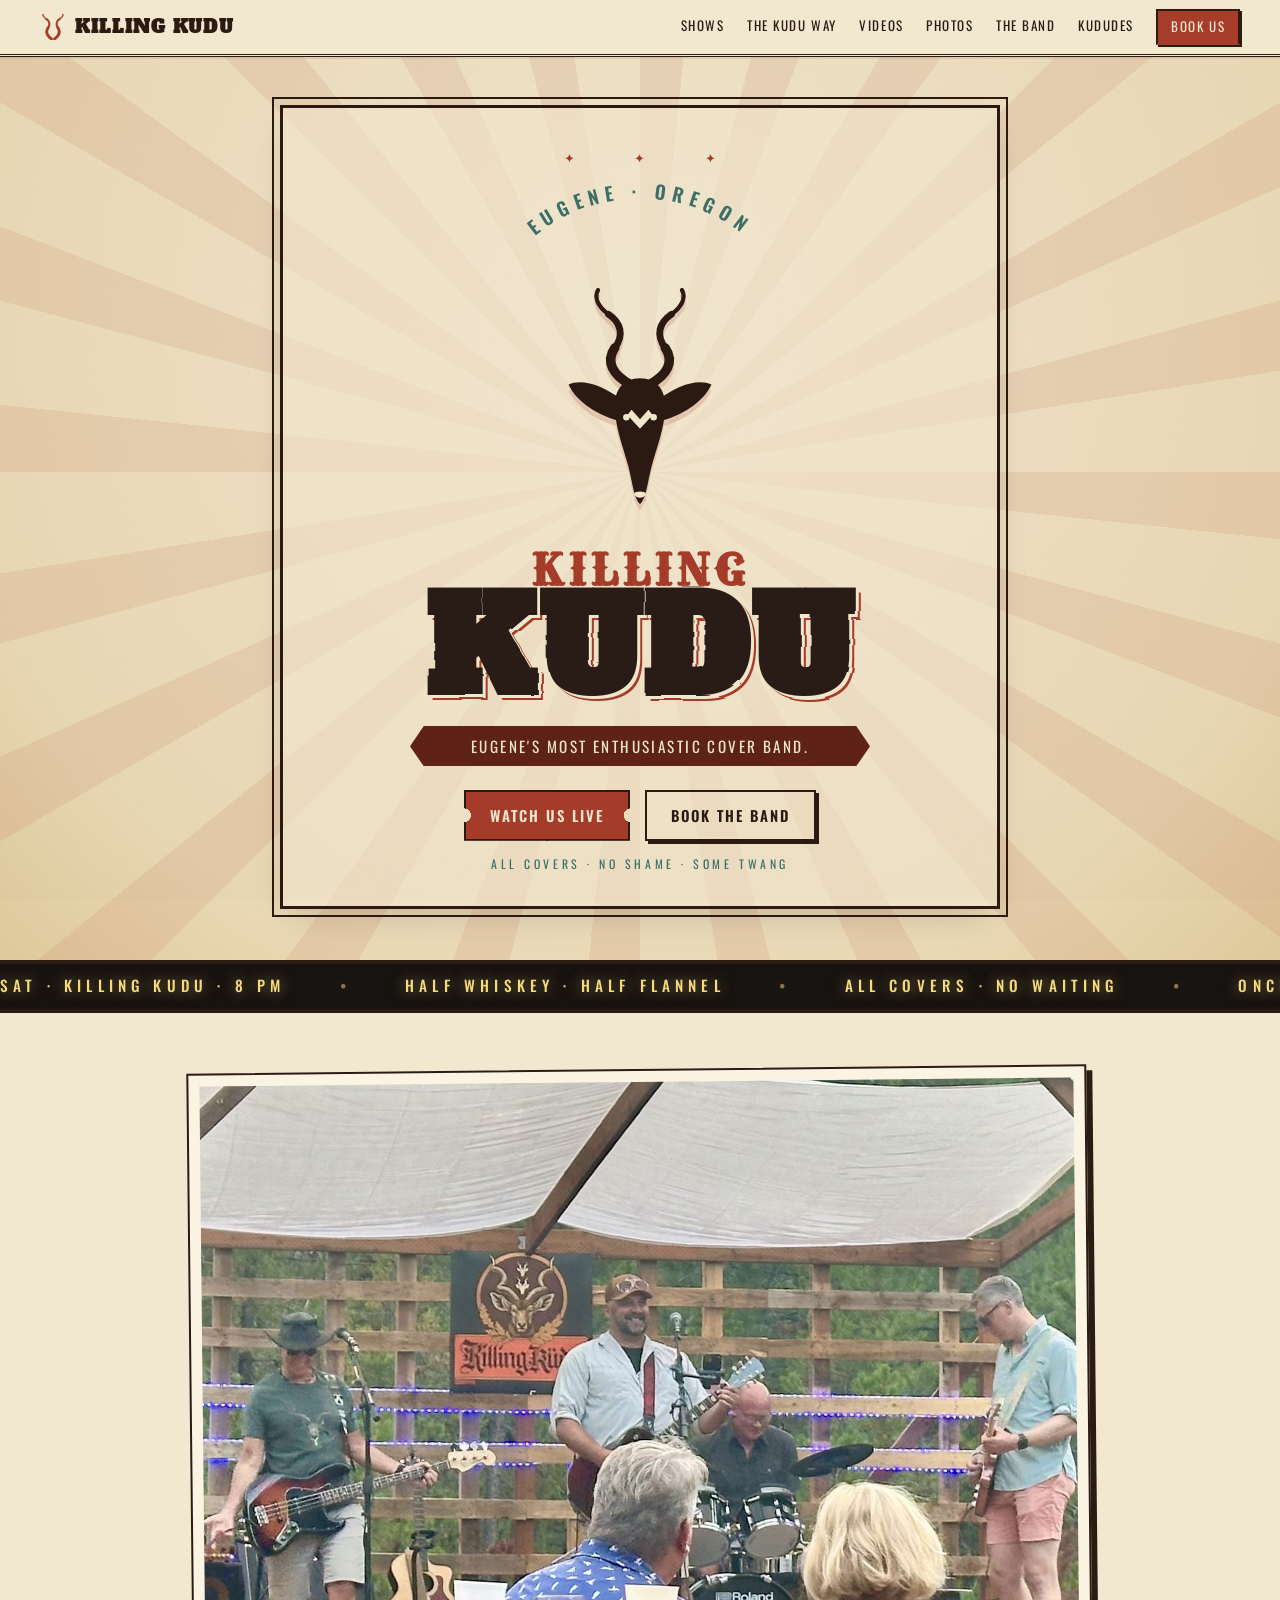
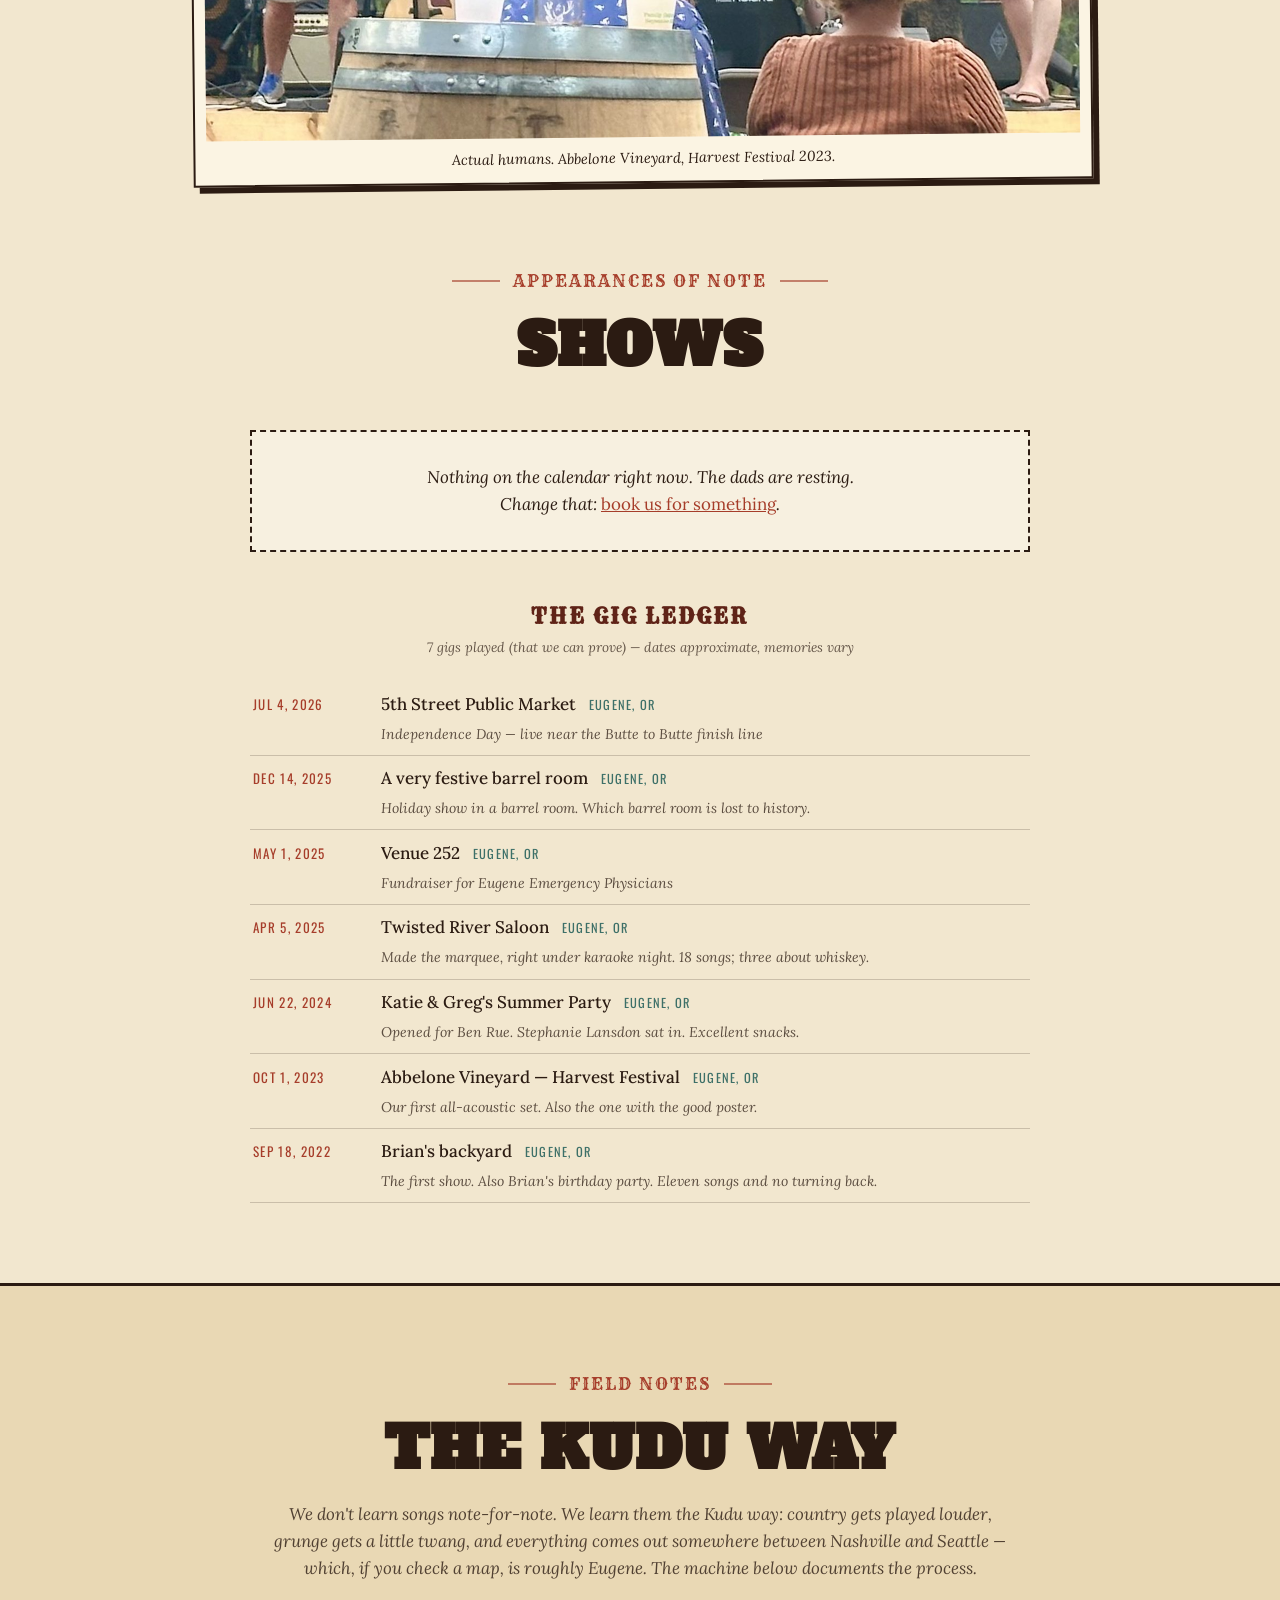
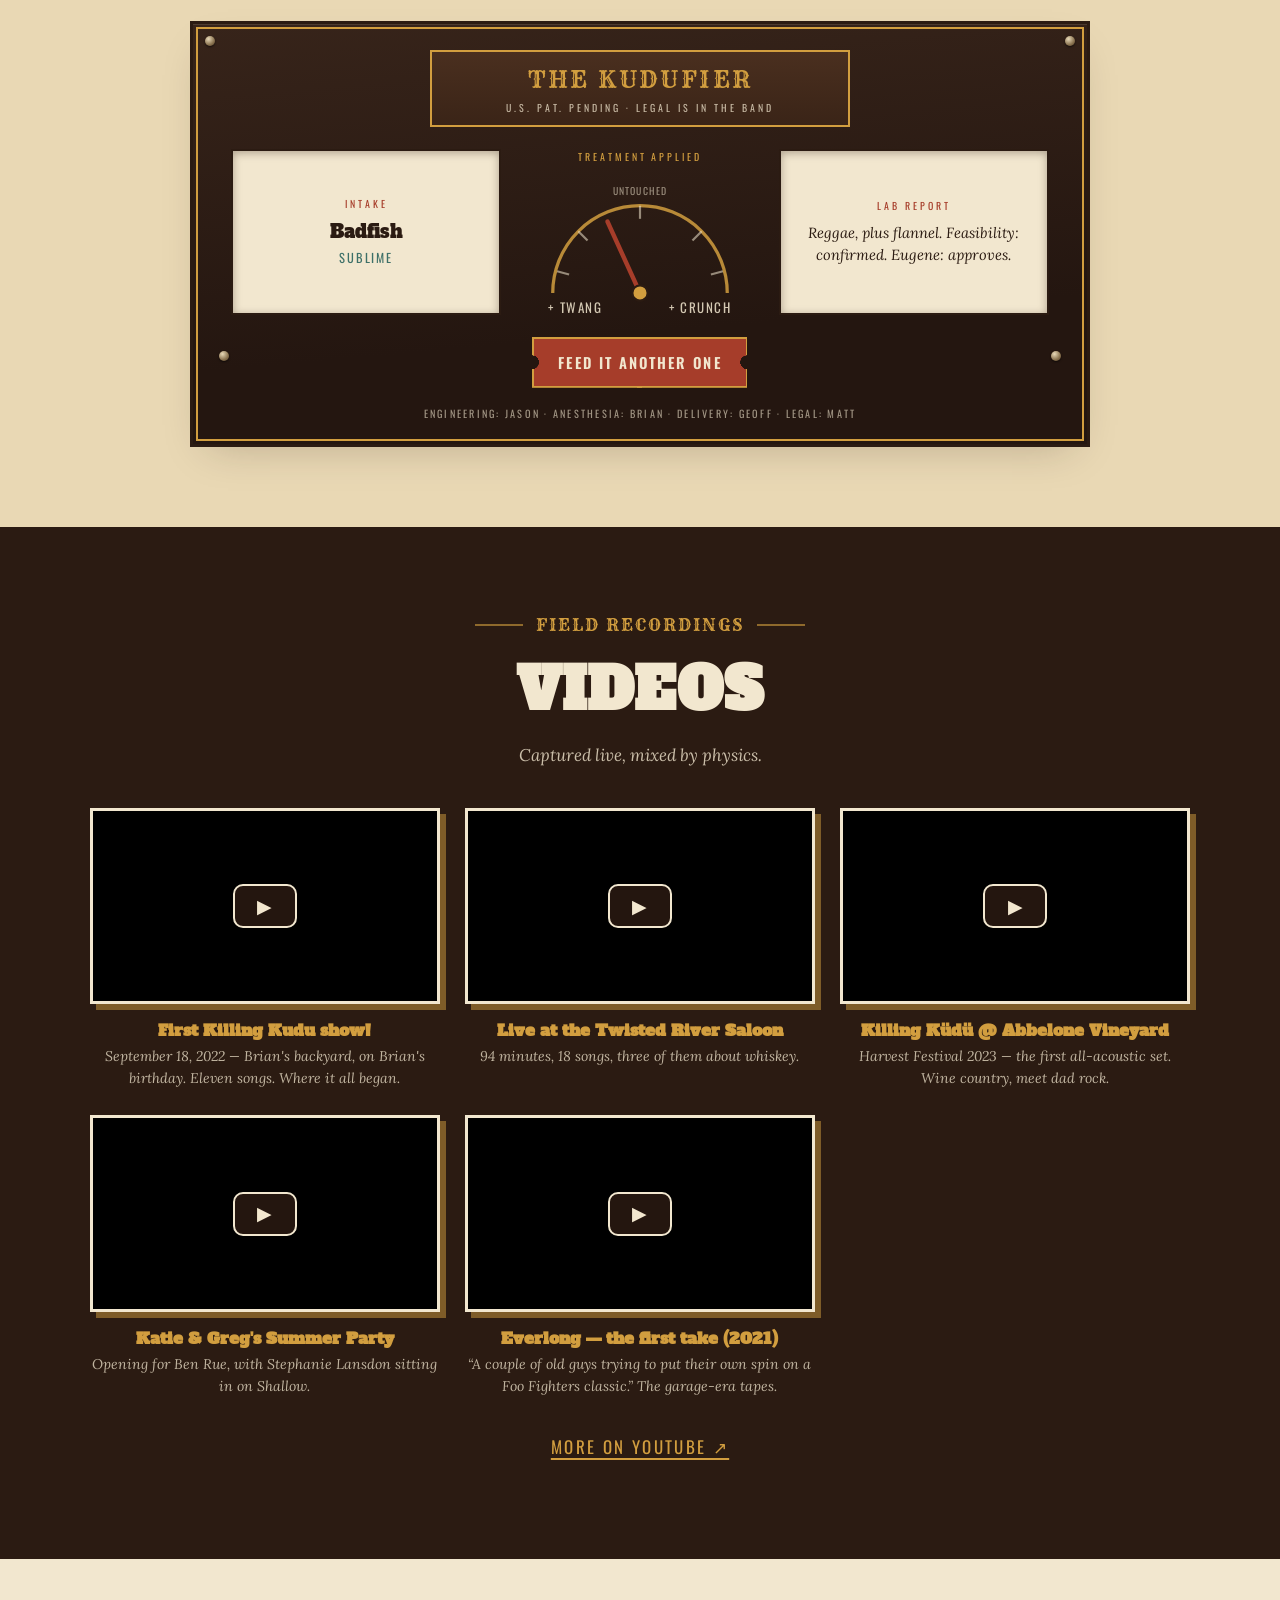
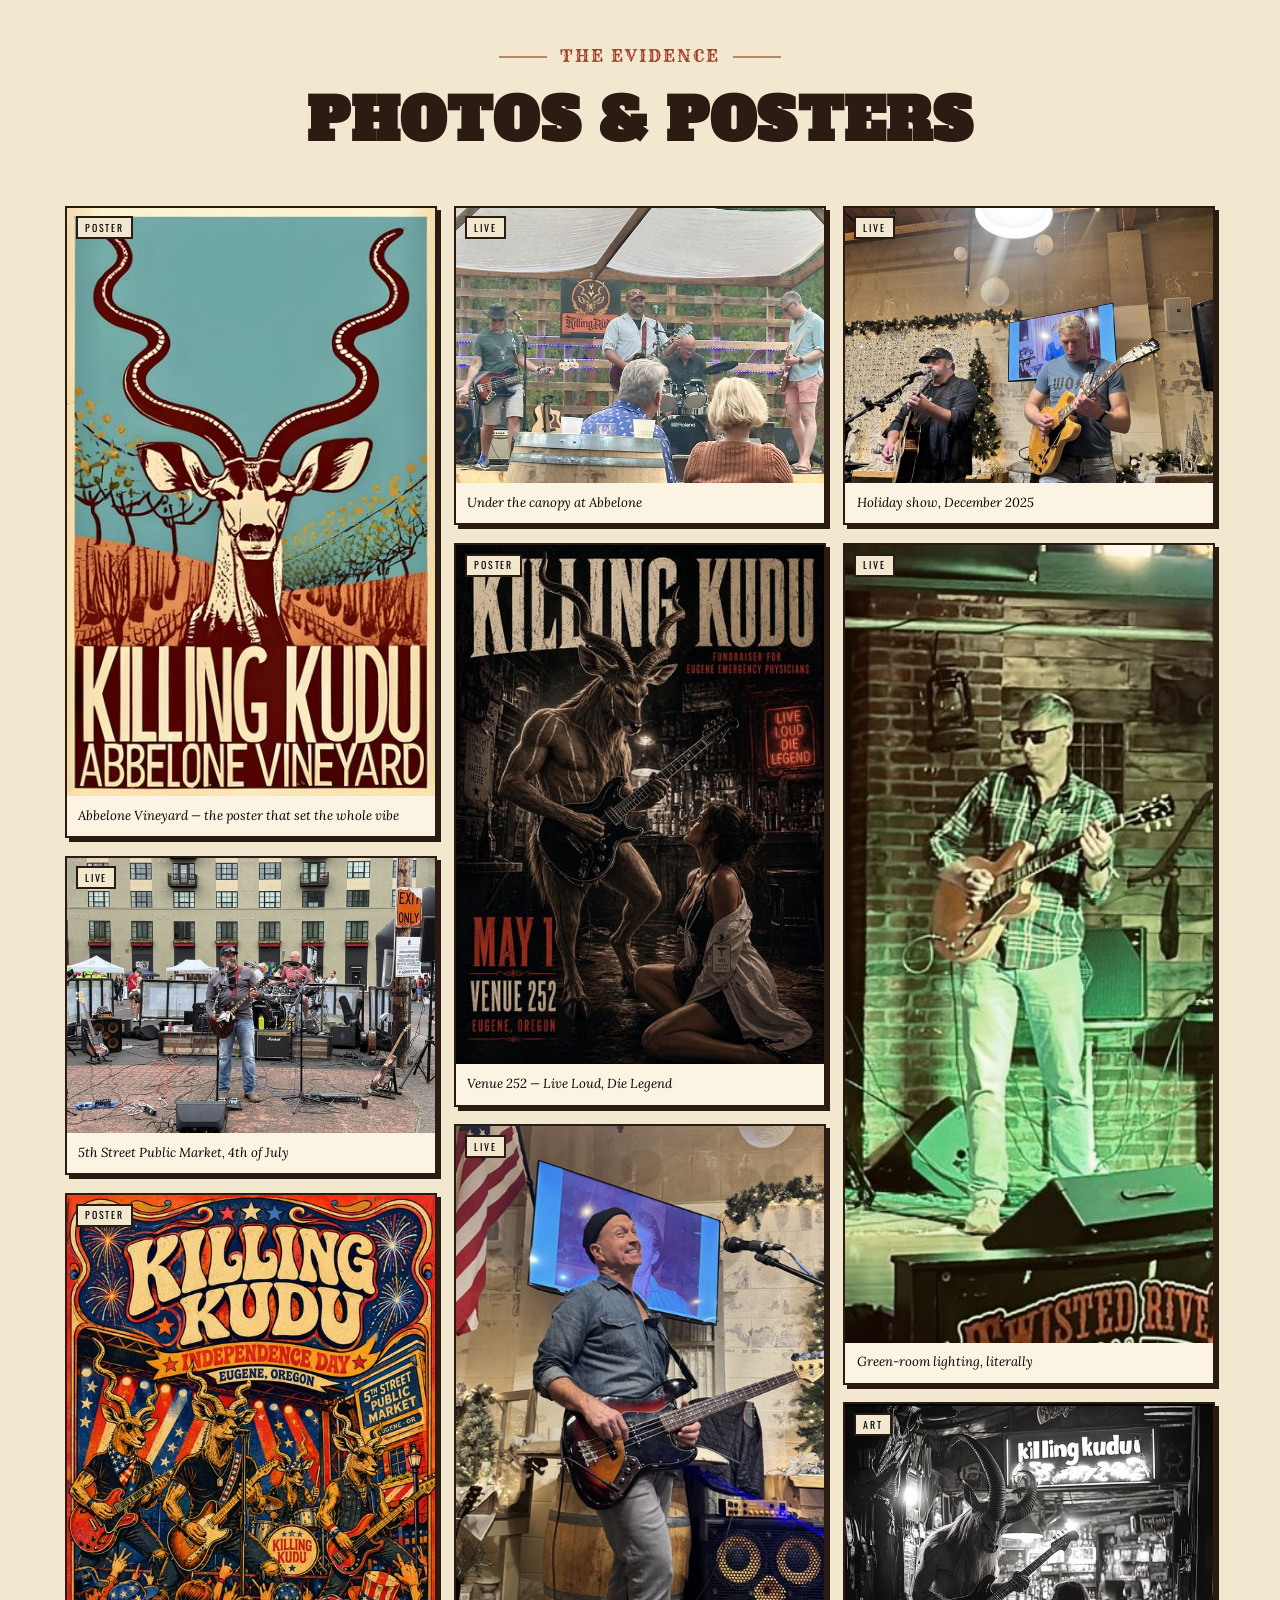
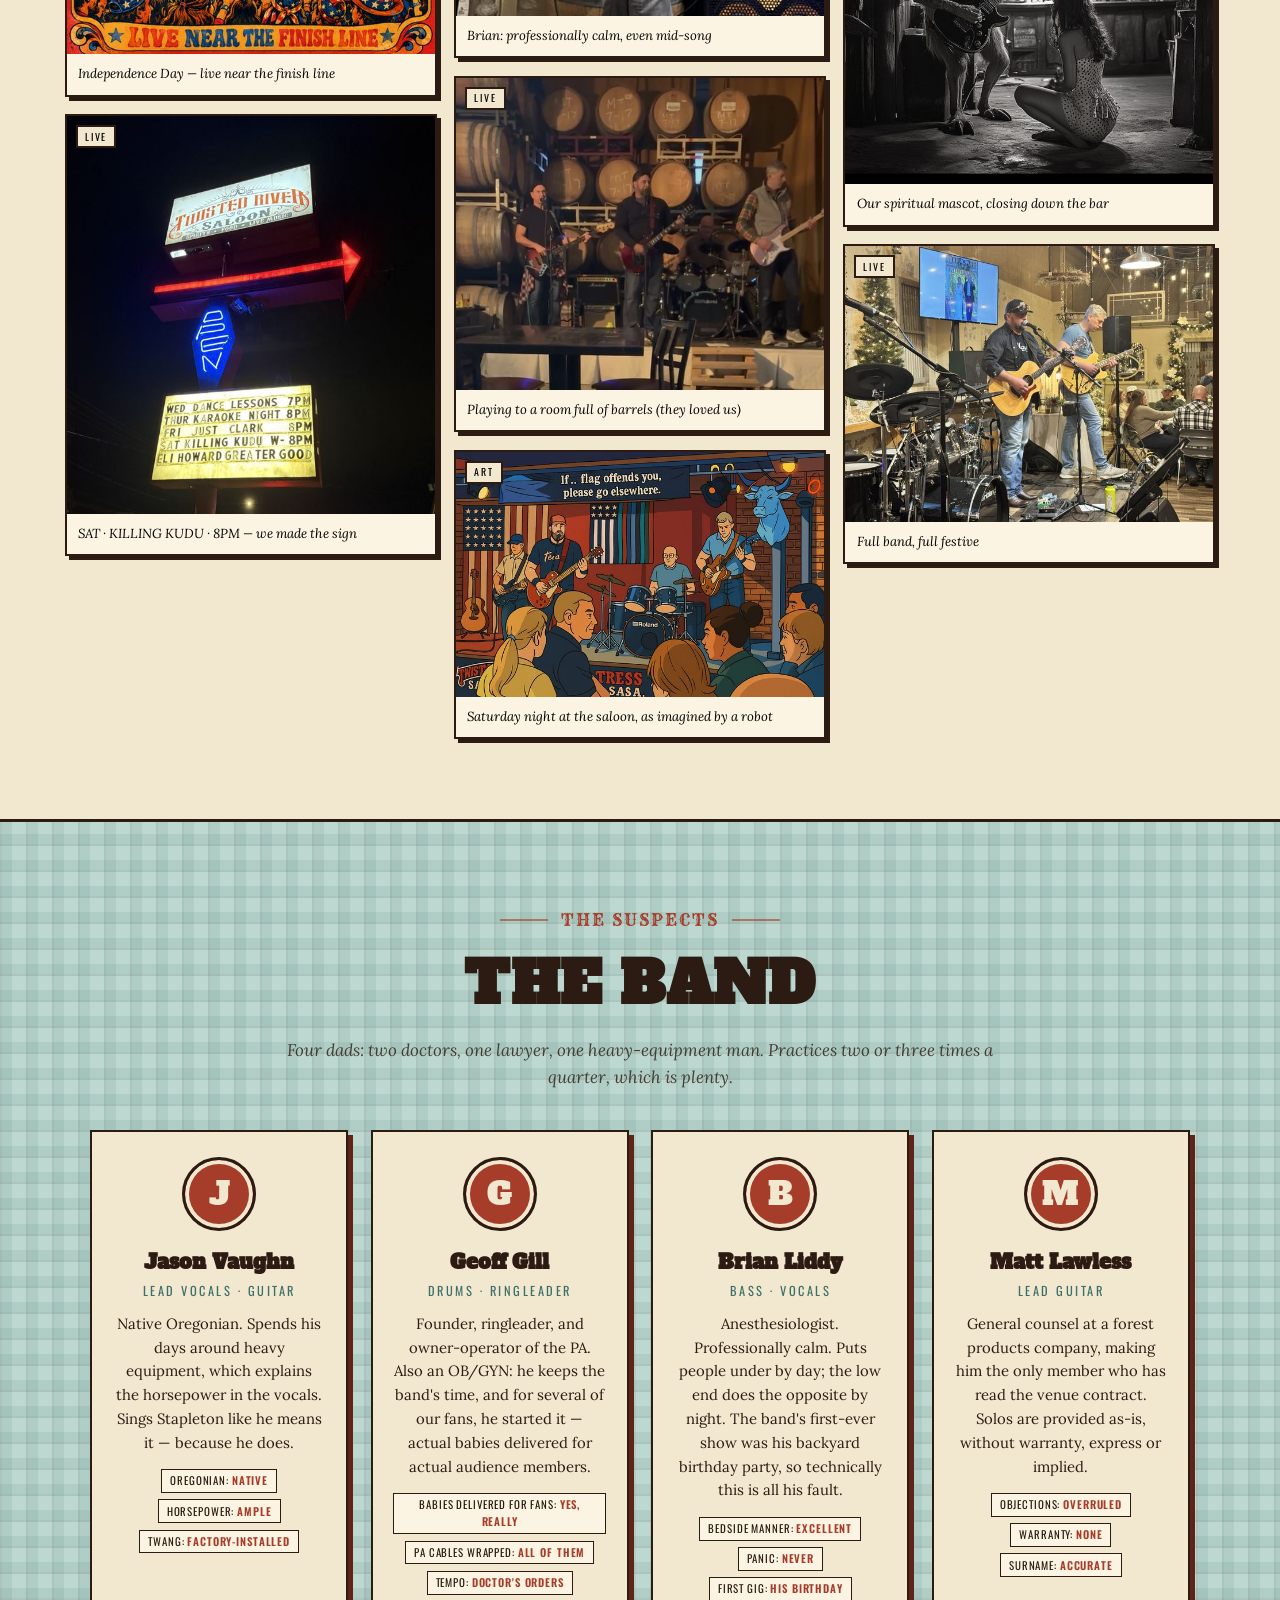
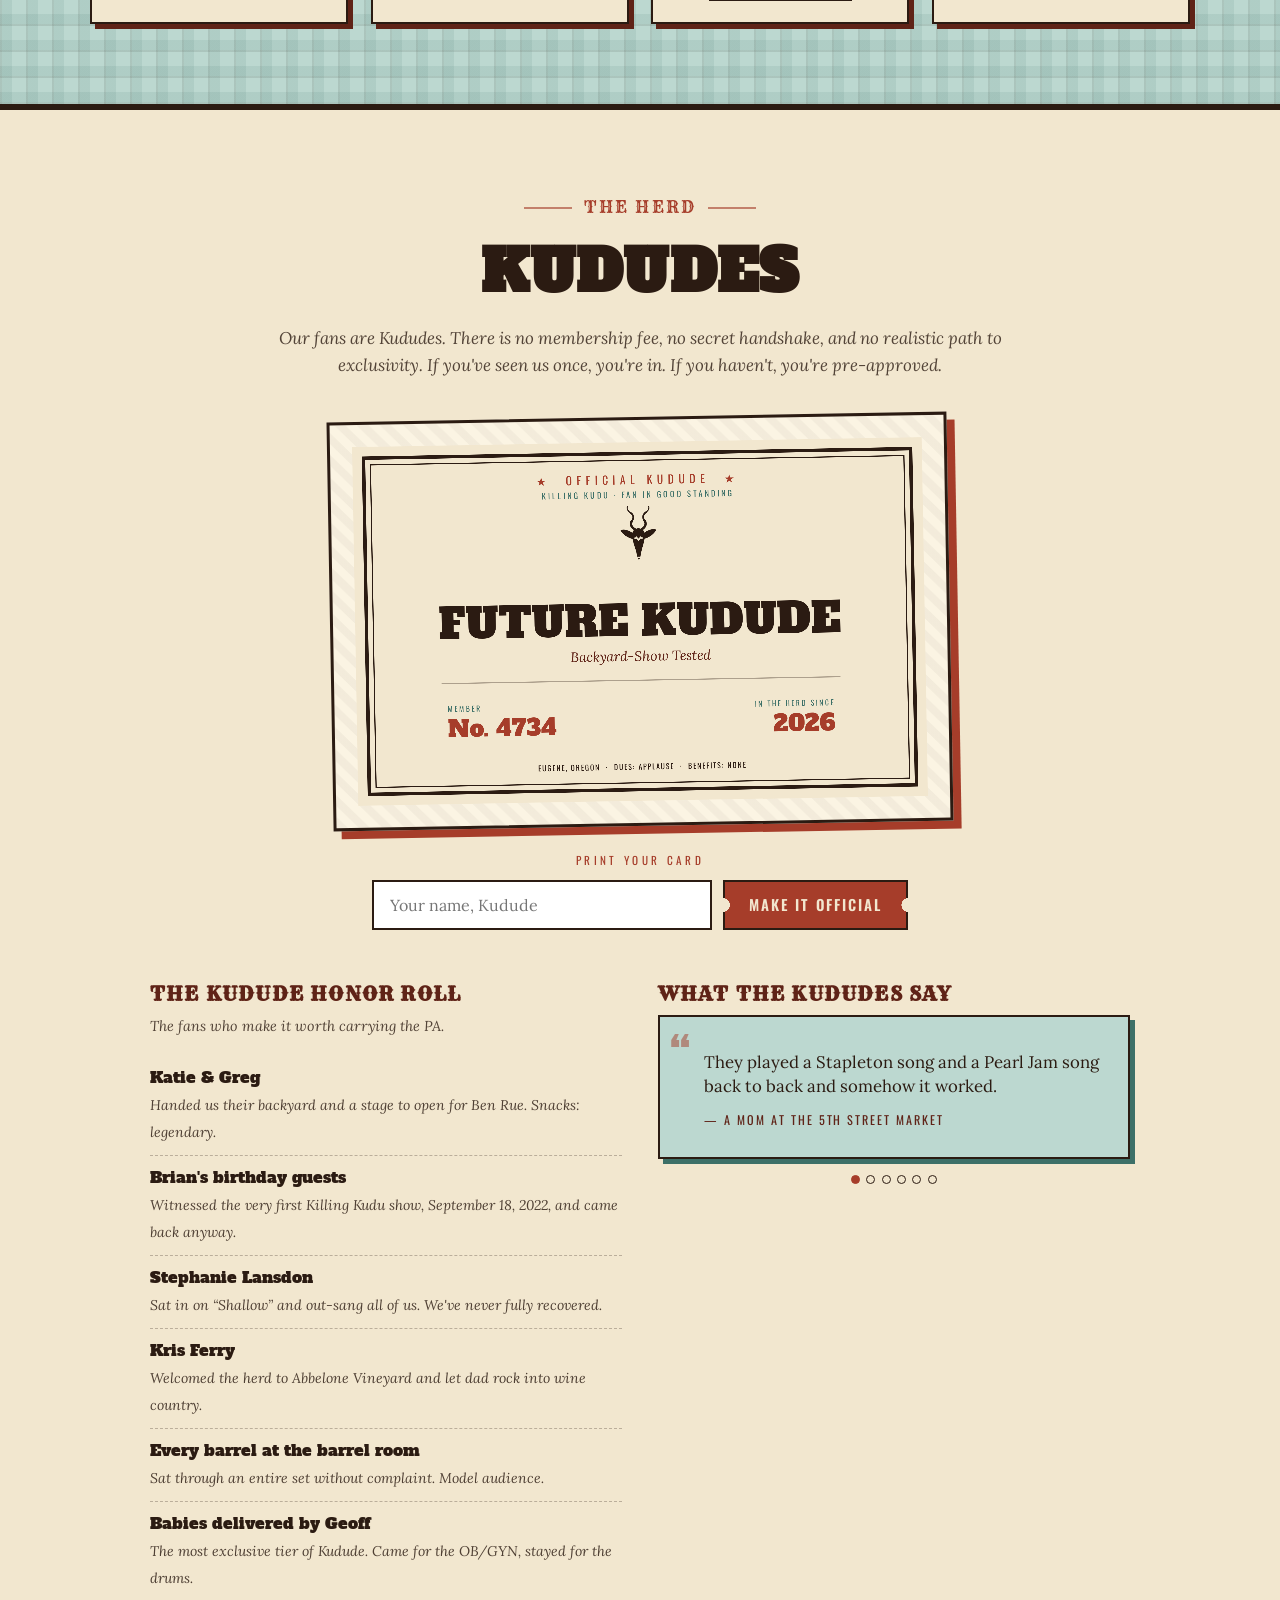
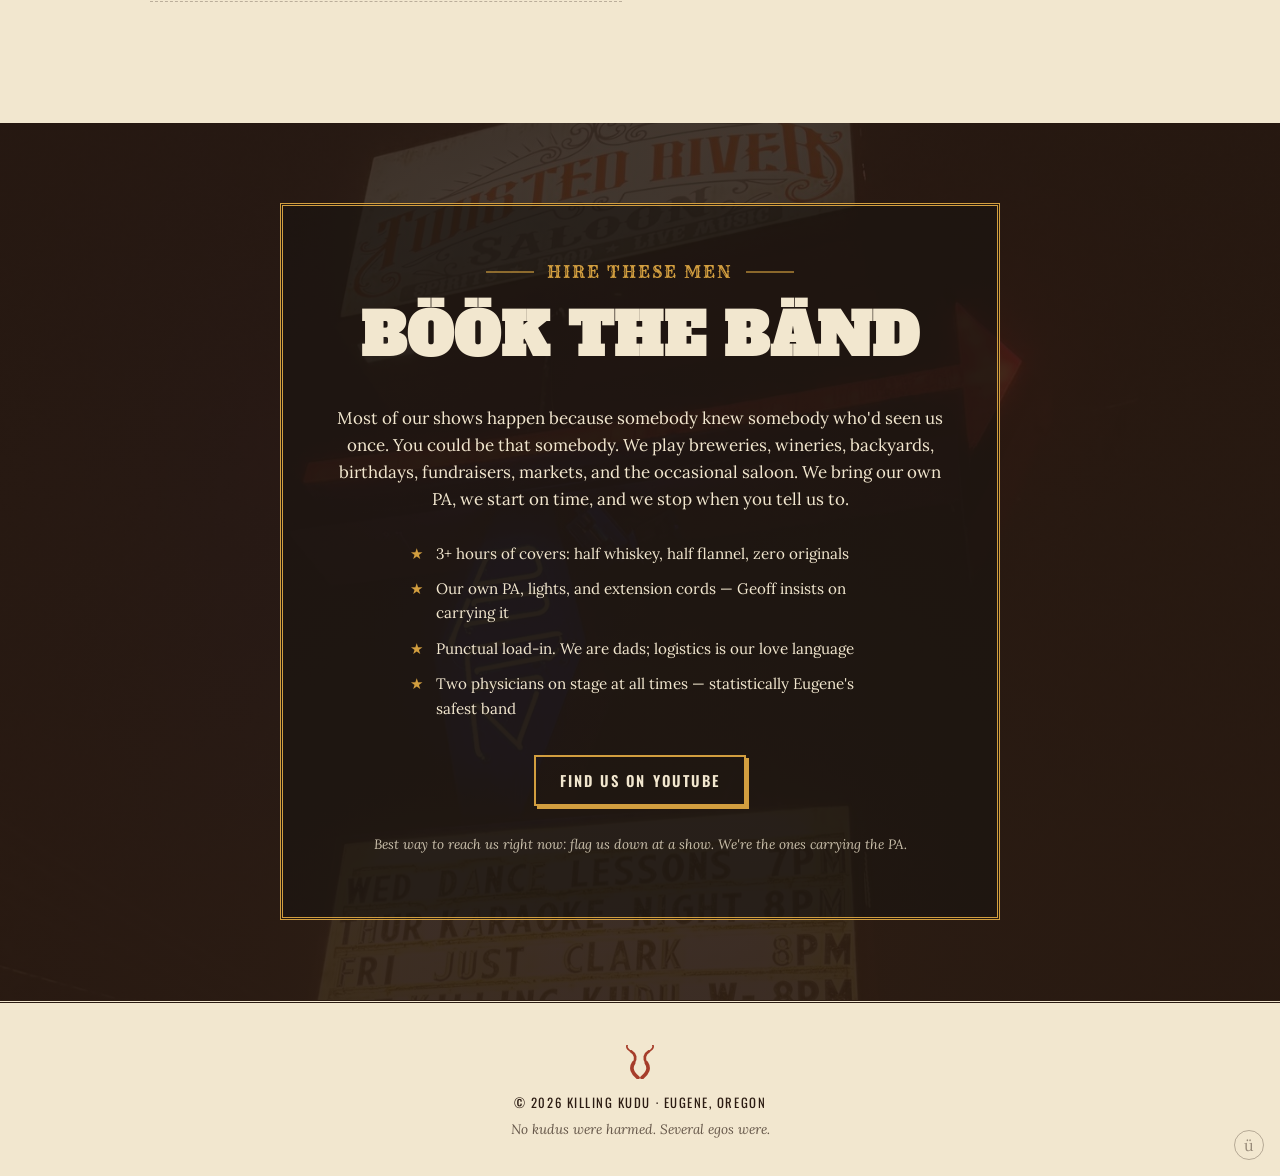
==== commit b2d9167d: "Fix the basics: stale sample gig, dead booking/forms, phone layout, visual bugs - Remove the Aug 15 " ====
--- a/index.html
+++ b/index.html
@@ -144,7 +144,7 @@
       </div>
 
       <div class="hero__ctas">
-        <a class="btn btn--ticket" href="#shows">Upcoming Shows</a>
+        <a class="btn btn--ticket" id="heroShowsBtn" href="#shows">Upcoming Shows</a>
         <a class="btn btn--ghost" href="#book">Book the Band</a>
       </div>
 
@@ -156,6 +156,14 @@
   <div class="marquee" aria-hidden="true">
     <div class="marquee__track" id="marqueeTrack"></div>
   </div>
+
+  <!-- ================= PROOF OF LIFE (a real photo, up top) ================= -->
+  <figure class="proof">
+    <img src="assets/img/live-abbelone.jpg" width="1600" height="1200"
+         alt="Killing Kudu playing under a canopy at Abbelone Vineyard, the band banner hanging behind the drums"
+         decoding="async">
+    <figcaption>Actual humans. Abbelone Vineyard, Harvest Festival 2023.</figcaption>
+  </figure>
 
   <!-- ================= SHOWS ================= -->
   <section class="section" id="shows">
--- a/css/style.css
+++ b/css/style.css
@@ -139,7 +139,8 @@
   font-size: .8rem; letter-spacing: 1.4em; padding-left: 1.4em;
   margin-bottom: .3rem;
 }
-.hero__arc { width: min(340px, 80%); margin: 0 auto -0.6rem; display: block; overflow: visible; }
+/* the arc's text rises ~13% of its width above the svg box, so clear that under the stars */
+.hero__arc { width: min(340px, 80%); margin: calc(min(340px, 80%) * .15) auto -0.6rem; display: block; overflow: visible; }
 .hero__arc-text {
   font-family: var(--font-cond); font-weight: 600;
   font-size: 22px; letter-spacing: .34em;
@@ -576,6 +577,24 @@
 }
 
 /* ============================================================
+   PROOF OF LIFE — one real photo of the band, right under the hero
+   ============================================================ */
+.proof {
+  width: calc(100% - 2rem); max-width: 900px;
+  margin: 3.5rem auto 0;
+  padding: .7rem .7rem 0;
+  background: #fbf4e3;
+  border: 2px solid var(--ink);
+  box-shadow: 6px 6px 0 var(--ink);
+  transform: rotate(-.6deg);
+}
+.proof img { display: block; width: 100%; height: auto; }
+.proof figcaption {
+  padding: .6rem .2rem .7rem;
+  font-style: italic; font-size: .9rem; text-align: center;
+}
+
+/* ============================================================
    GALLERY
    ============================================================ */
 .gallery {
@@ -898,17 +917,18 @@
    ============================================================ */
 .toast {
   position: fixed; left: 50%; bottom: 1.6rem;
-  transform: translate(-50%, 200%);
+  transform: translate(-50%, calc(100% + 2rem));
+  visibility: hidden;
   z-index: 70;
   background: var(--ink); color: var(--paper);
   border: 2px solid var(--gold);
   font-family: var(--font-cond); letter-spacing: .1em; text-transform: uppercase;
   font-size: .85rem;
   padding: .6rem 1.2rem;
-  transition: transform .35s cubic-bezier(.2, 1.4, .4, 1);
+  transition: transform .35s cubic-bezier(.2, 1.4, .4, 1), visibility 0s linear .35s;
   pointer-events: none;
 }
-.toast.is-showing { transform: translate(-50%, 0); }
+.toast.is-showing { transform: translate(-50%, 0); visibility: visible; transition-delay: 0s; }
 
 .stampede { position: fixed; inset: 0; pointer-events: none; z-index: 65; overflow: hidden; }
 .stampede__kudu {
@@ -926,6 +946,11 @@
    ============================================================ */
 @media (max-width: 640px) {
   .nav { position: static; flex-direction: column; gap: .3rem; padding-bottom: .5rem; }
+  .nav__links { flex-wrap: wrap; justify-content: center; row-gap: .45rem; }
+  .nav__links a { white-space: nowrap; }
+  .gallery { columns: 2; column-gap: .7rem; }
+  .gallery__item { margin-bottom: .7rem; box-shadow: 3px 3px 0 var(--ink); }
+  .gallery__cap { font-size: .72rem; }
   .show-card { grid-template-columns: auto 1fr; }
   .show-card__right { grid-column: 1 / -1; text-align: left; border-top: 2px dashed rgba(43,27,18,.35); padding-top: .6rem; }
   .ledger__note { padding-left: 0; }
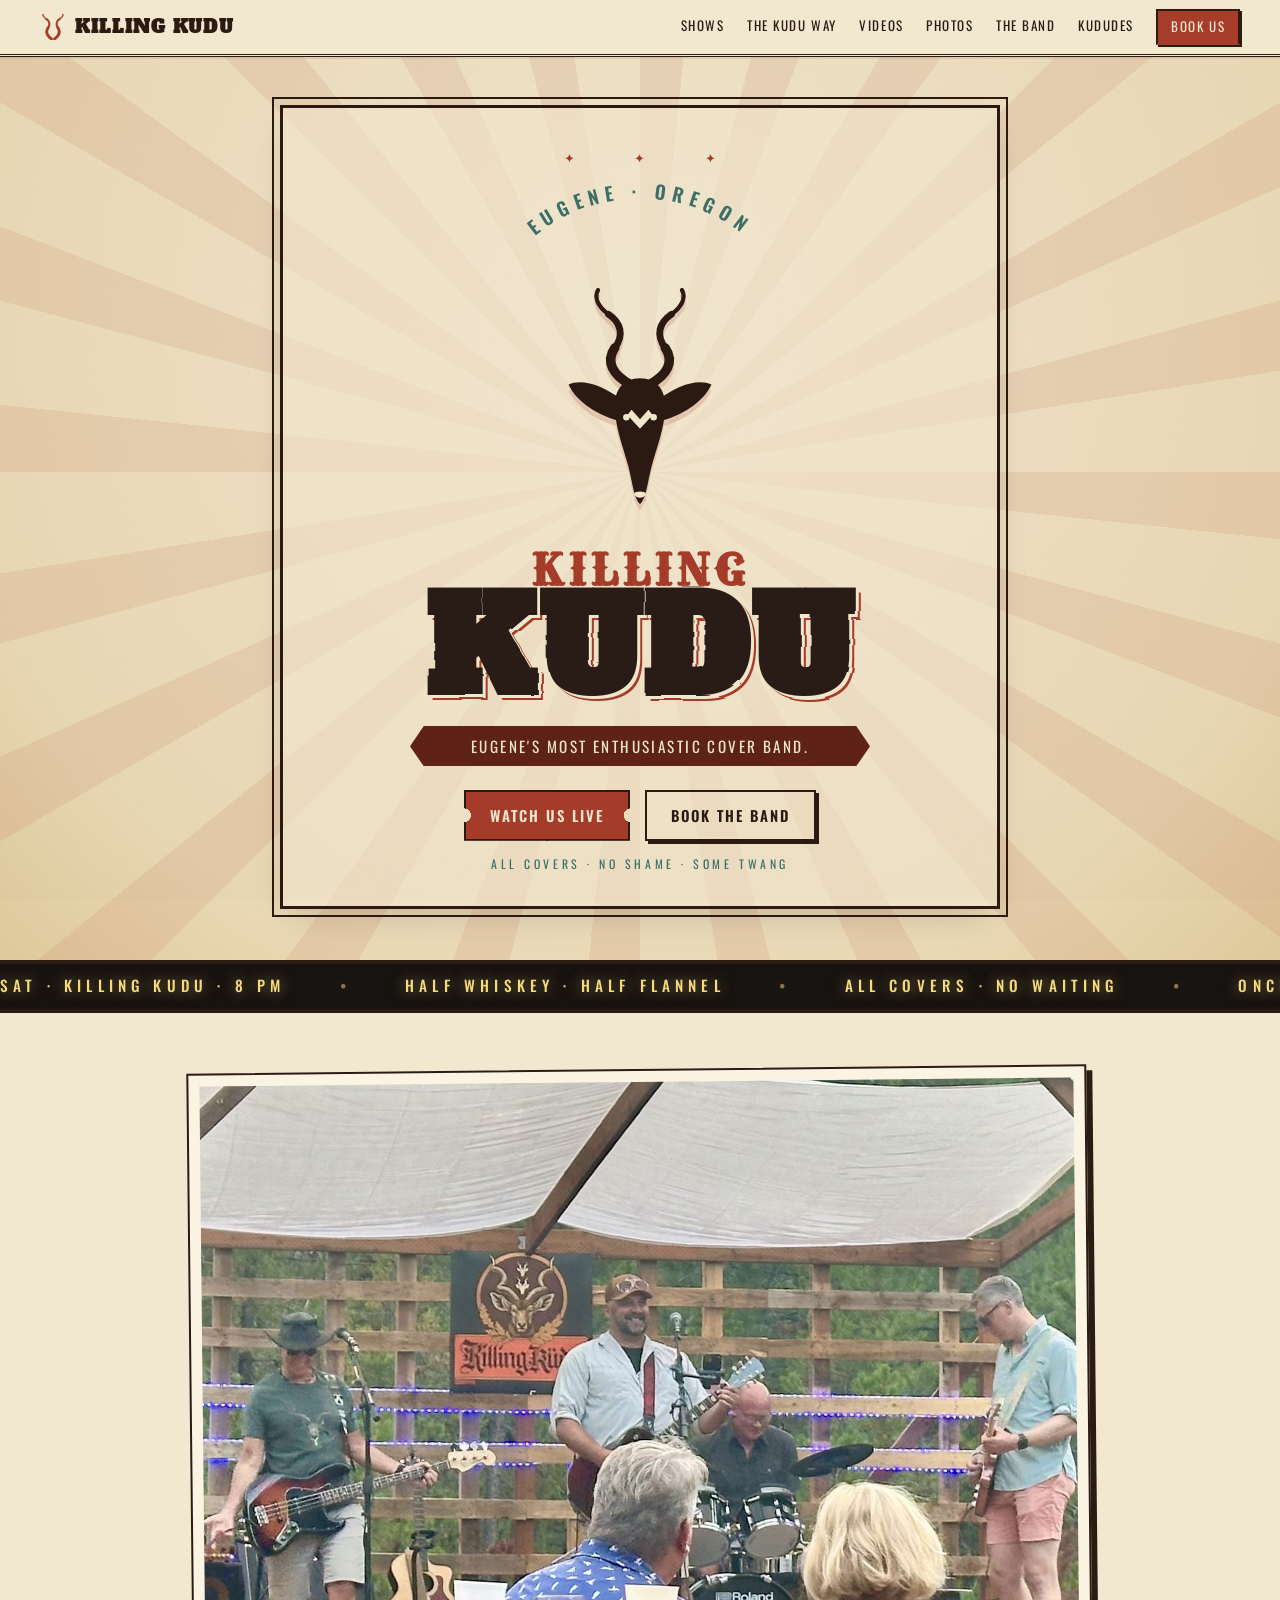
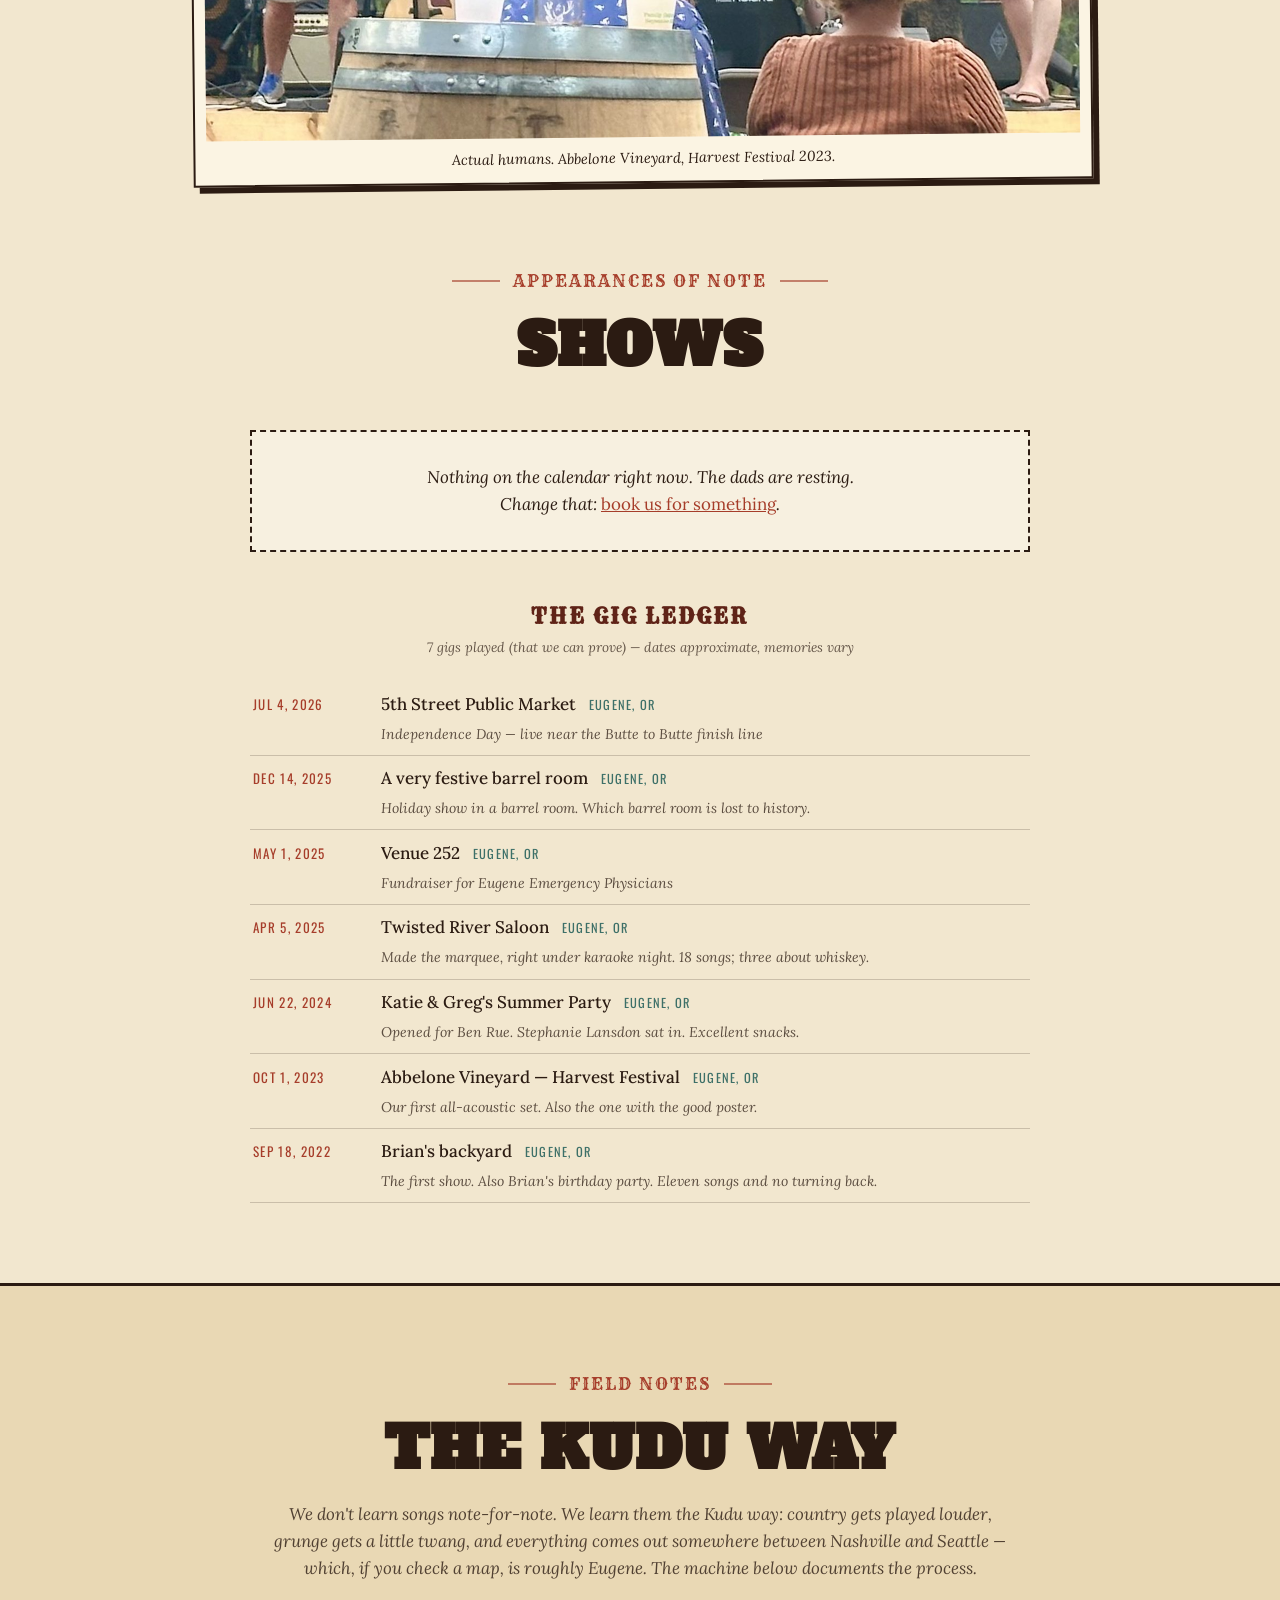
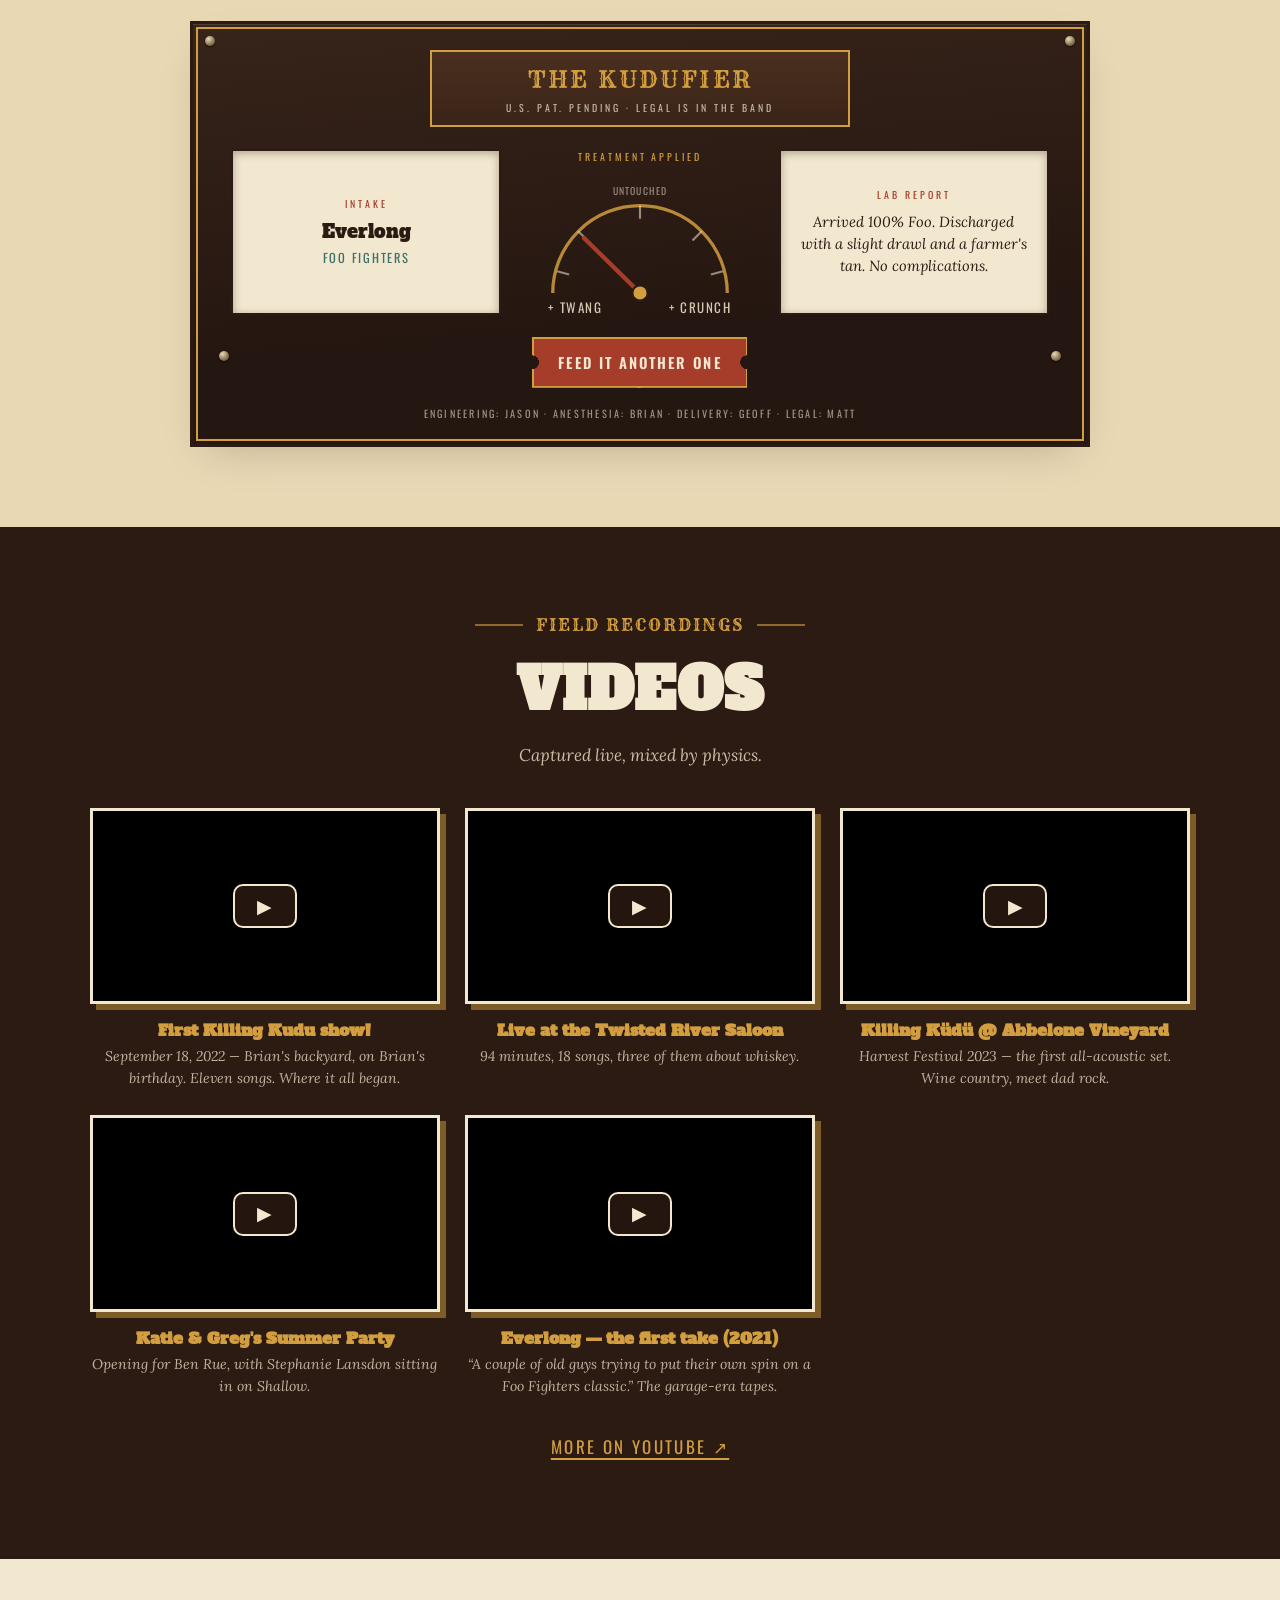
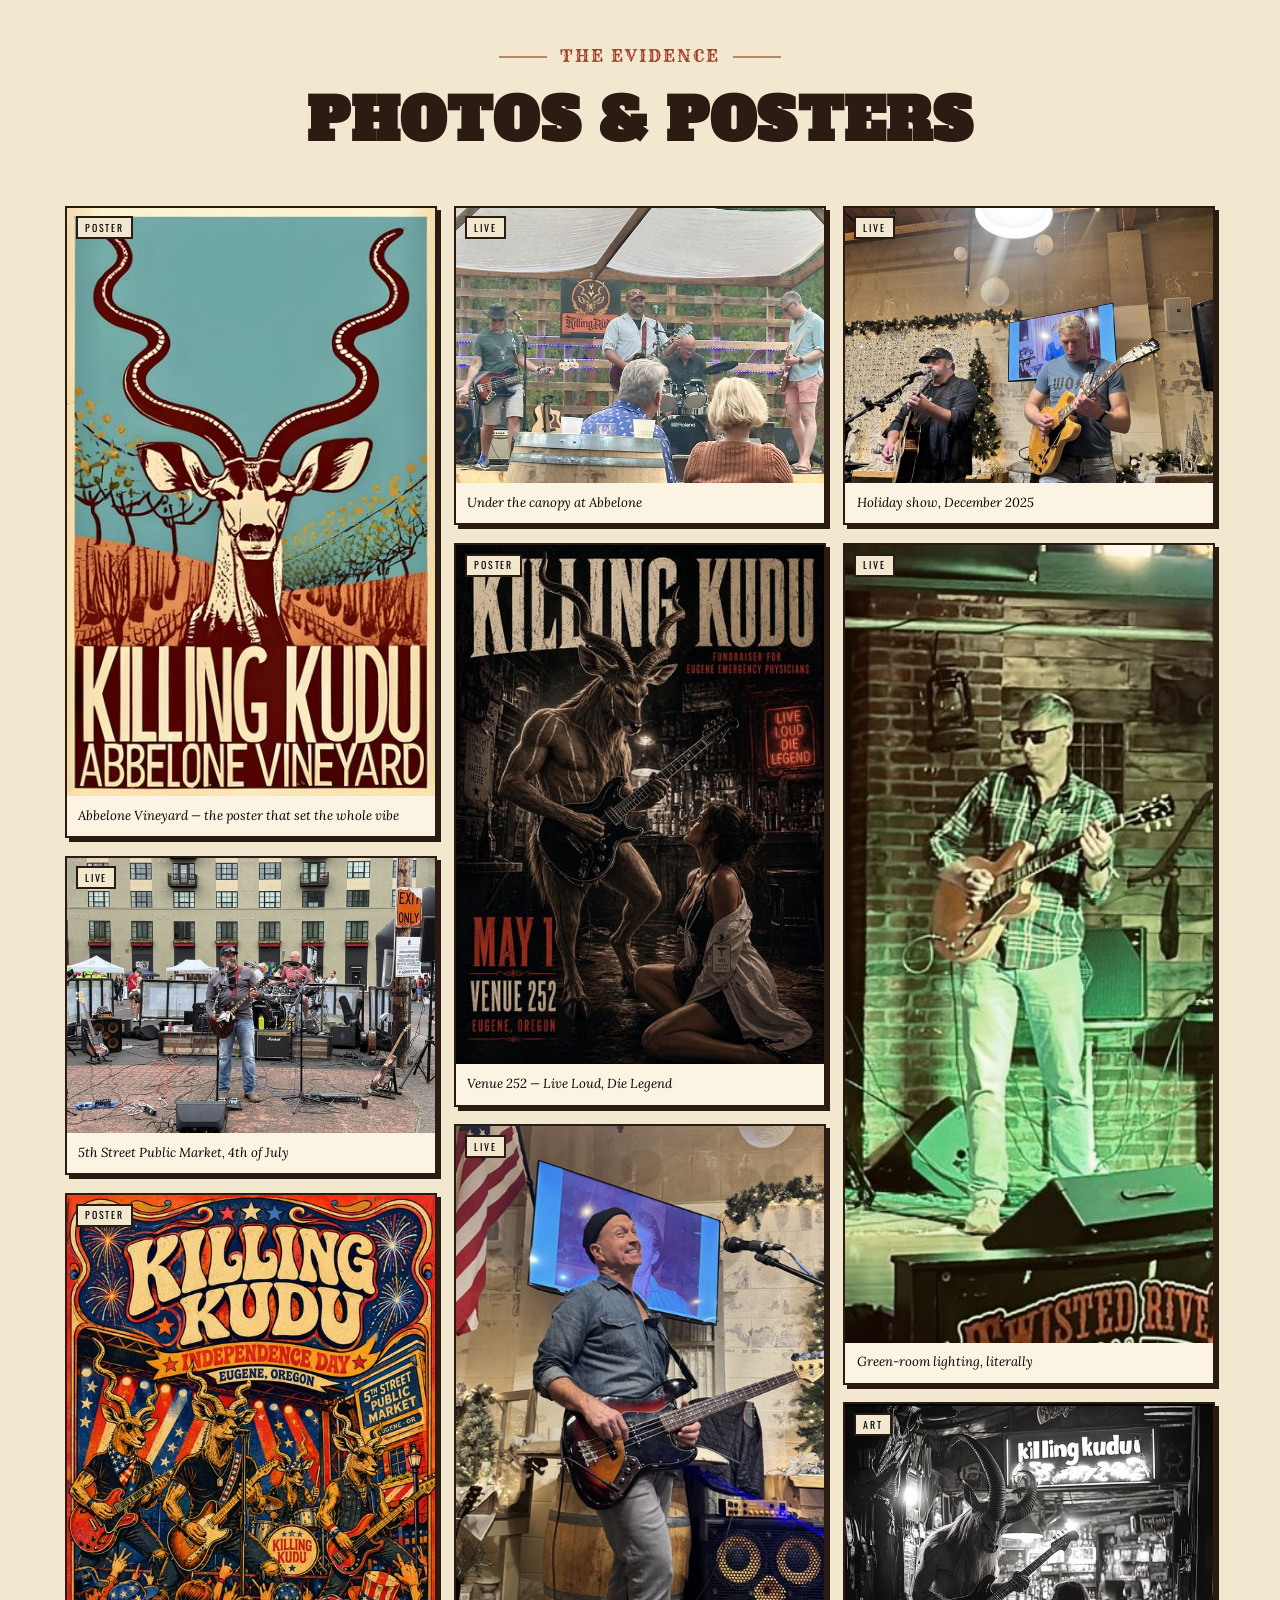
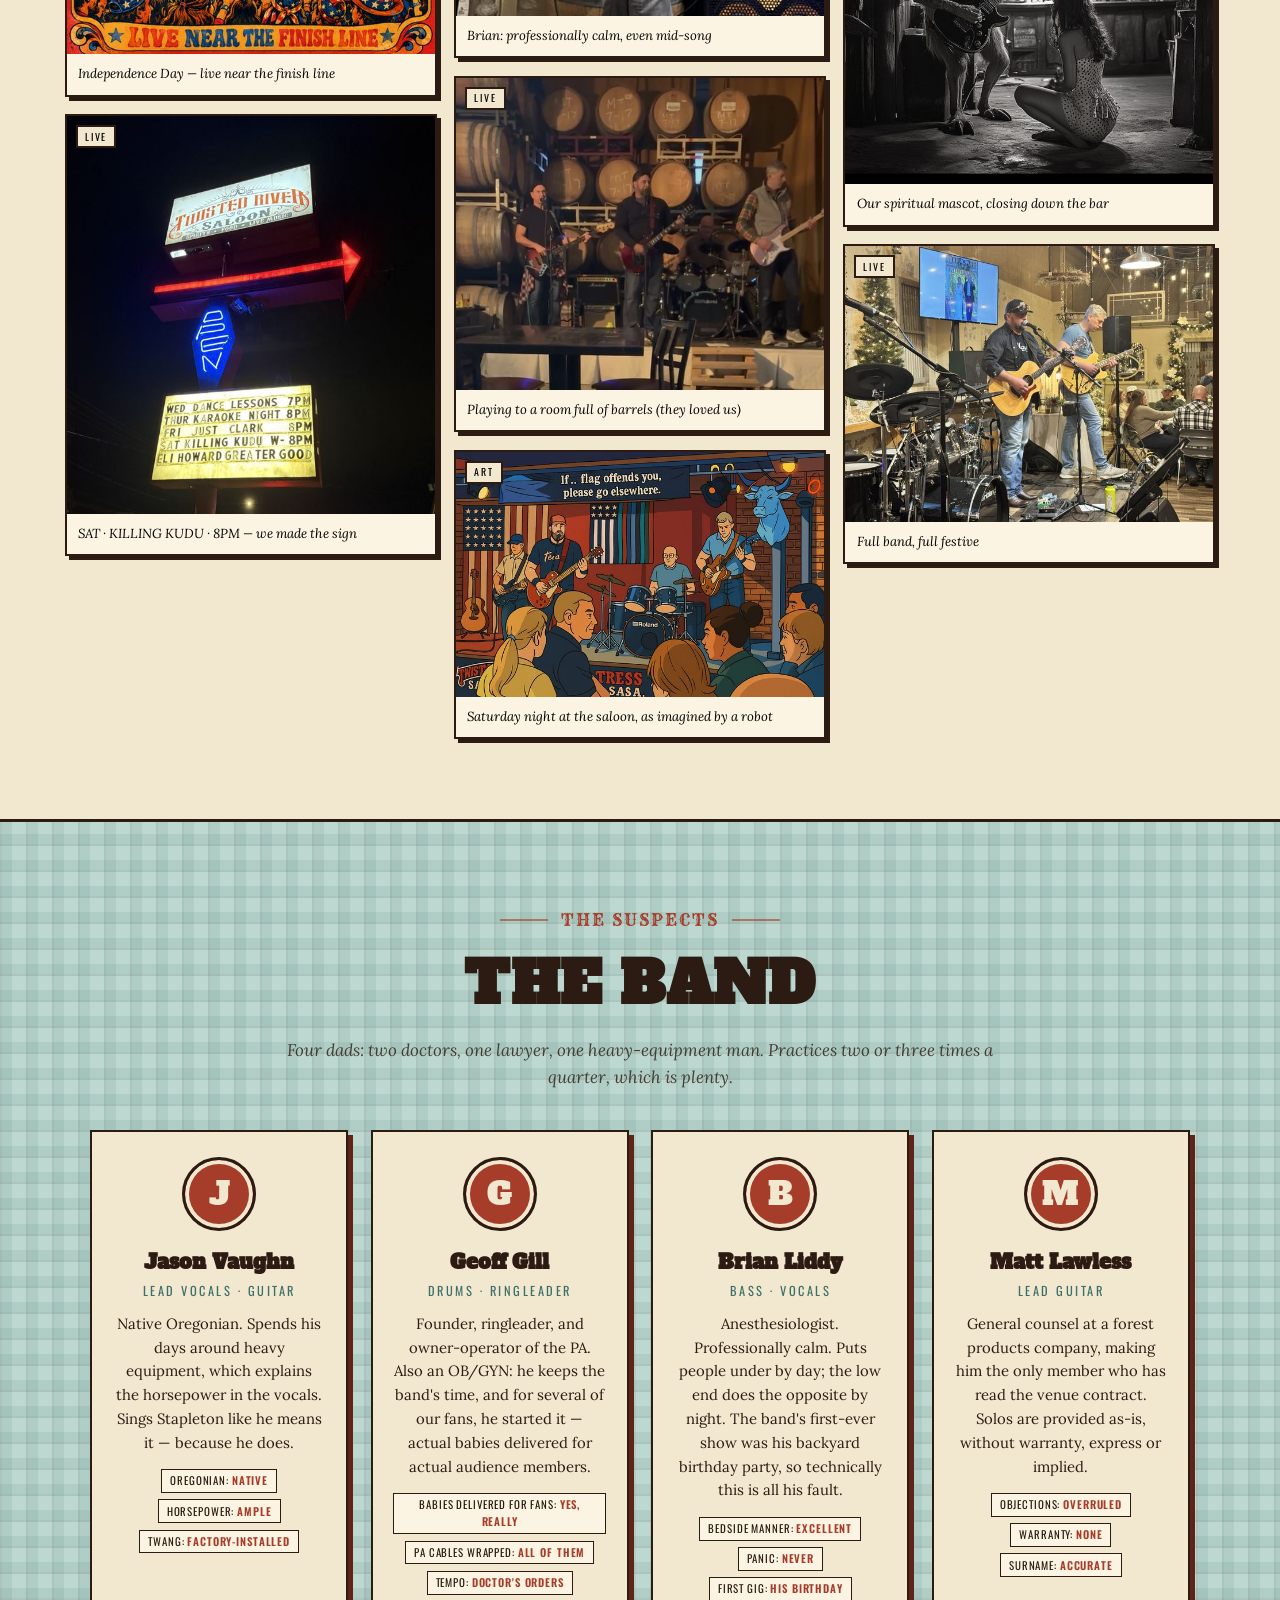
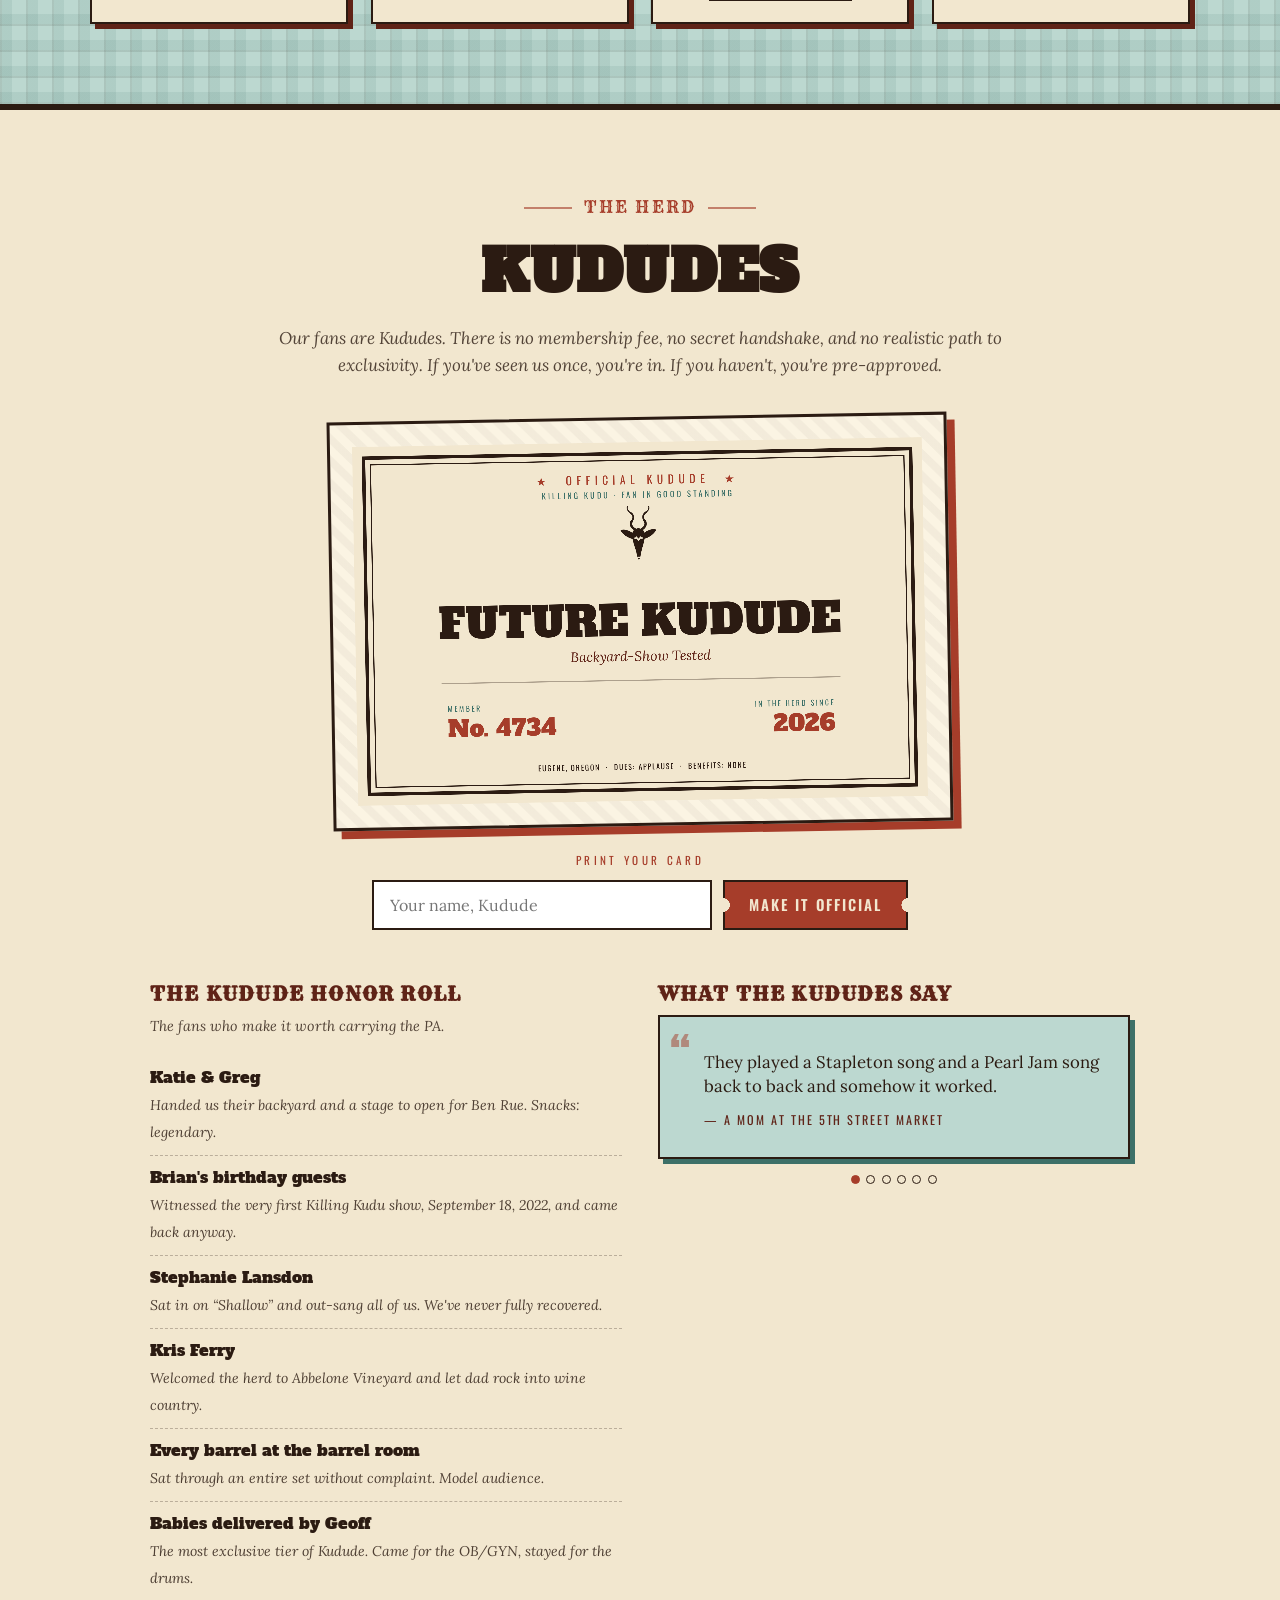
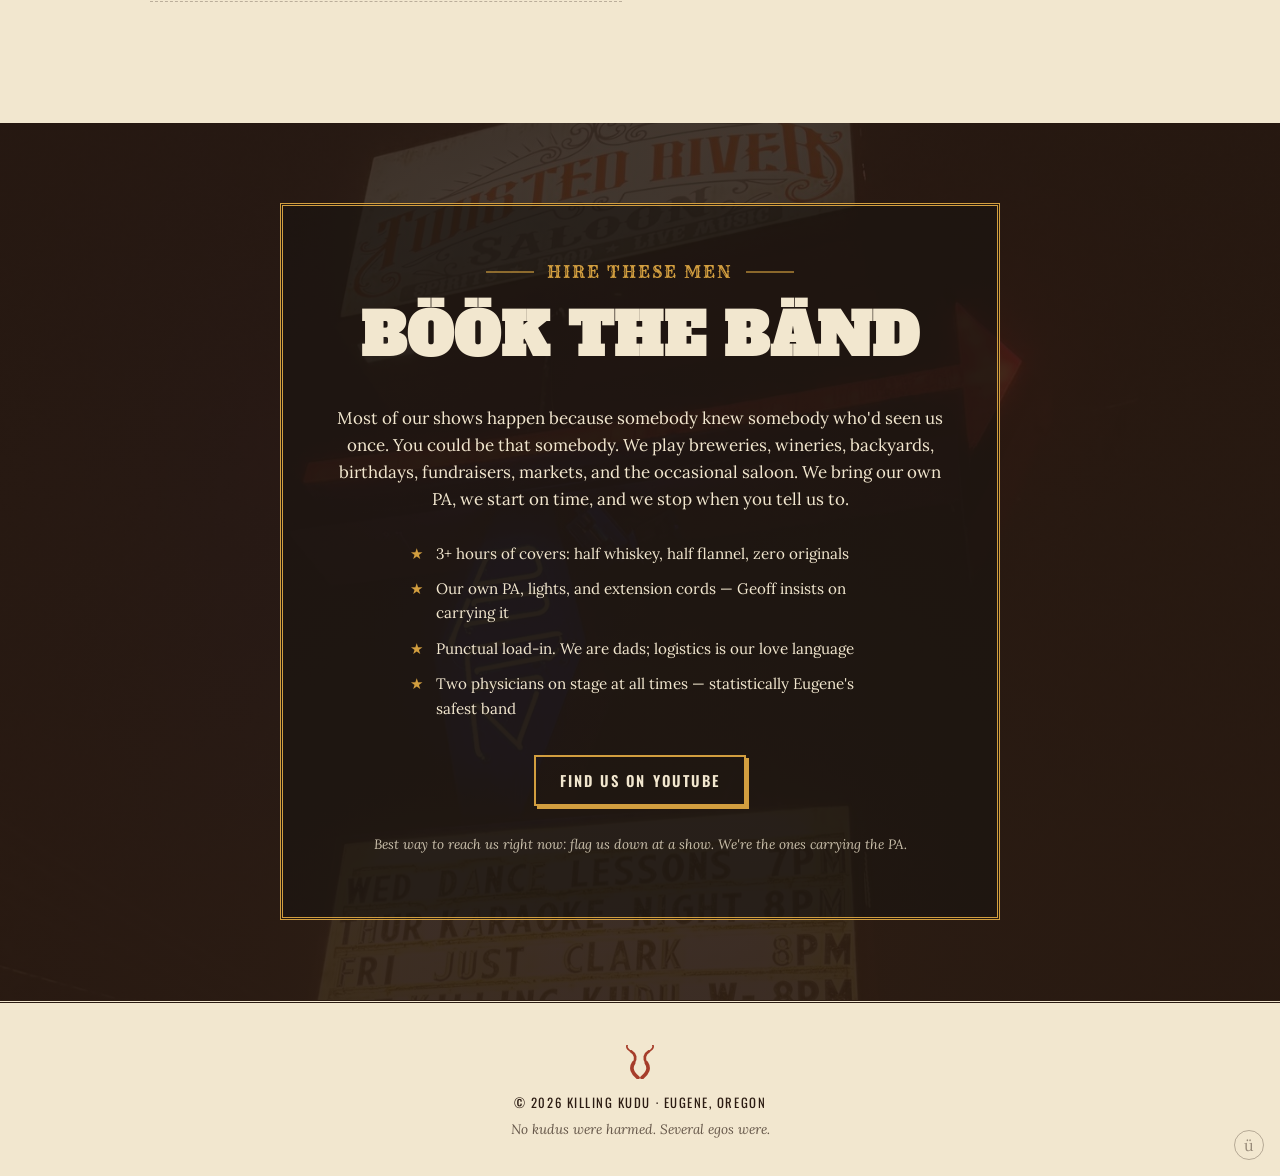
==== commit aa55184f: "Point the site at killingkudu.com Add a CNAME file so GitHub Pages serves the site on the band's dom" ====
--- a/index.html
+++ b/index.html
@@ -9,8 +9,9 @@
   <!-- Social share cards -->
   <meta property="og:title" content="Killing Kudu — Eugene, Oregon">
   <meta property="og:description" content="A little bit country. A little bit grunge. Entirely covers. Eugene, Oregon's most enthusiastic dad band.">
-  <!-- If you add a custom domain, update this absolute URL -->
-  <meta property="og:image" content="https://thatyounglaw.github.io/killingkuduwebsite/assets/img/og-card.jpg">
+  <!-- Absolute URLs: if the domain ever changes, update these and the CNAME file -->
+  <meta property="og:url" content="https://killingkudu.com/">
+  <meta property="og:image" content="https://killingkudu.com/assets/img/og-card.jpg">
   <meta property="og:type" content="website">
   <meta name="twitter:card" content="summary_large_image">
 
@@ -19,6 +20,7 @@
     "@context": "https://schema.org",
     "@type": "MusicGroup",
     "name": "Killing Kudu",
+    "url": "https://killingkudu.com/",
     "genre": ["Country rock", "Grunge", "Cover band"],
     "foundingDate": "2022-09-18",
     "foundingLocation": { "@type": "Place", "name": "Eugene, Oregon" },
@@ -32,6 +34,7 @@
   }
   </script>
 
+  <link rel="canonical" href="https://killingkudu.com/">
   <link rel="icon" href="favicon.svg" type="image/svg+xml">
 
   <!-- Fonts are self-hosted in assets/fonts/ — fast, private, works offline -->
